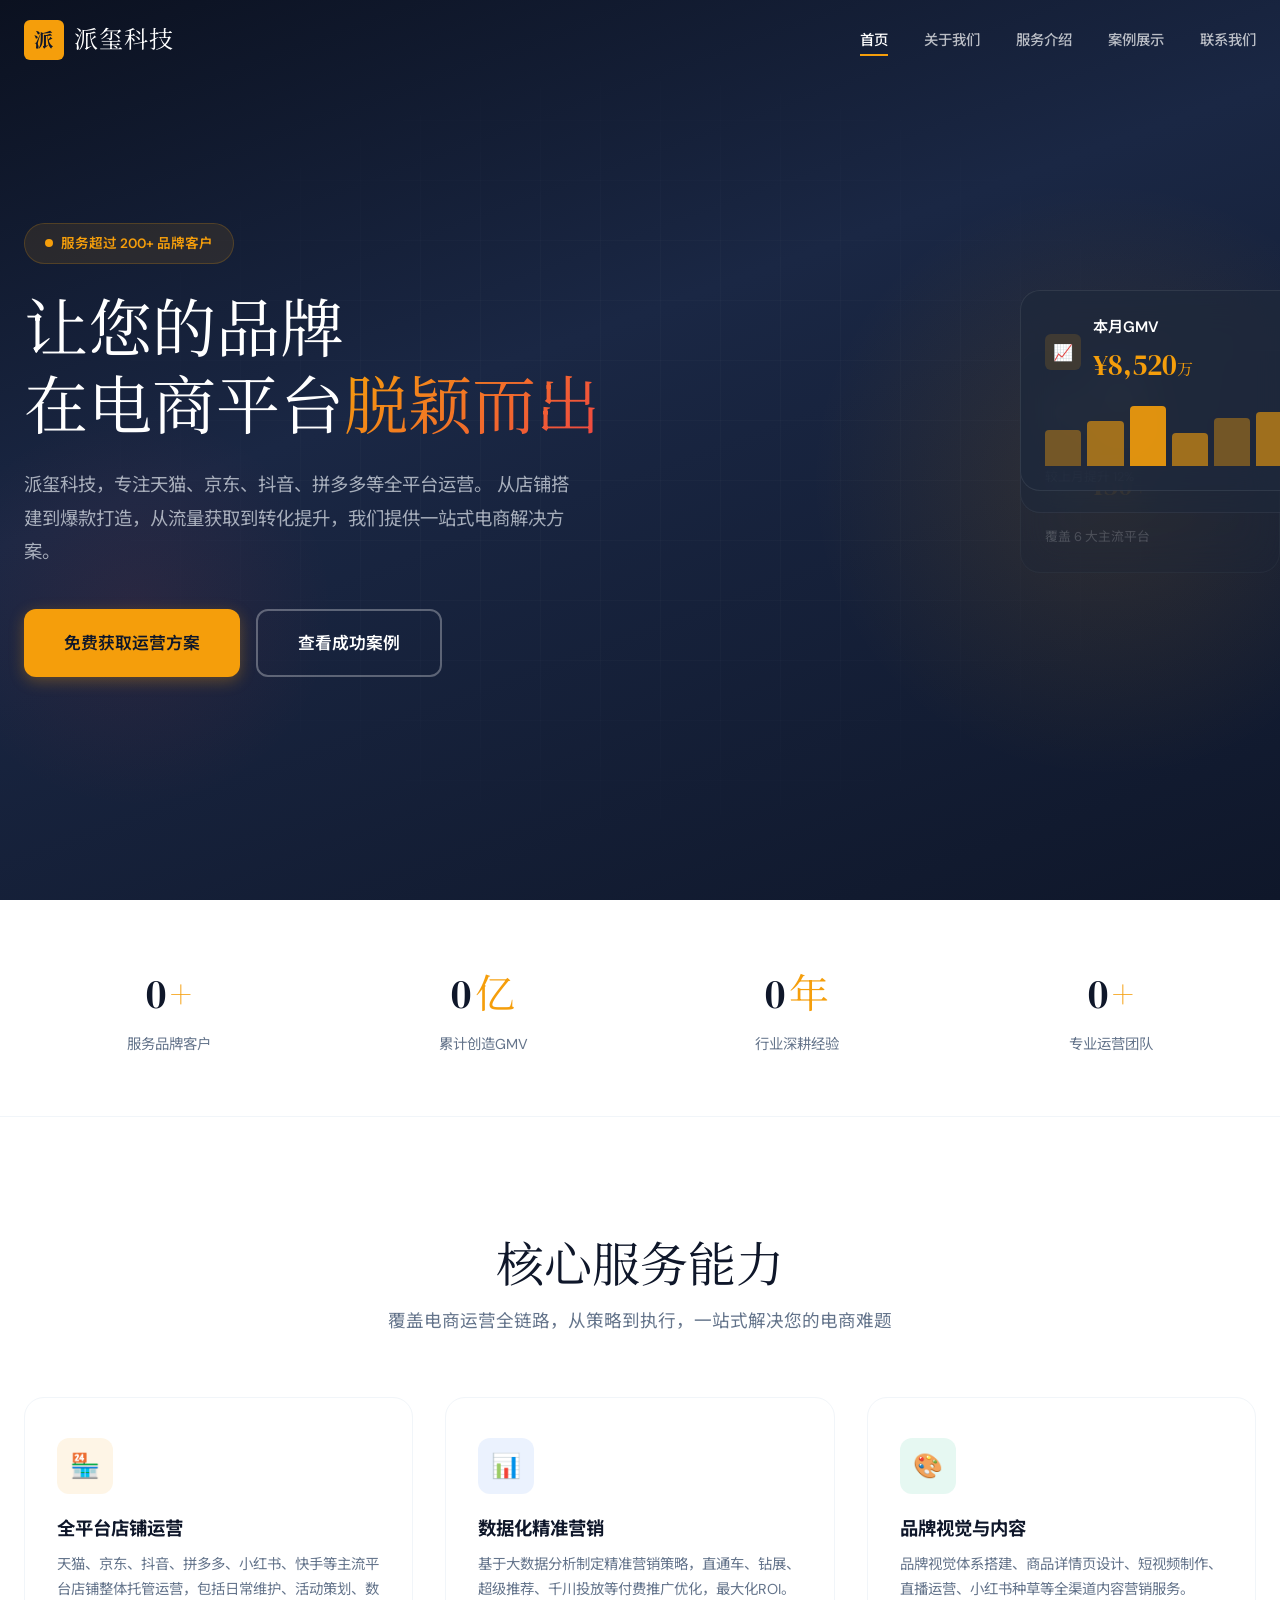
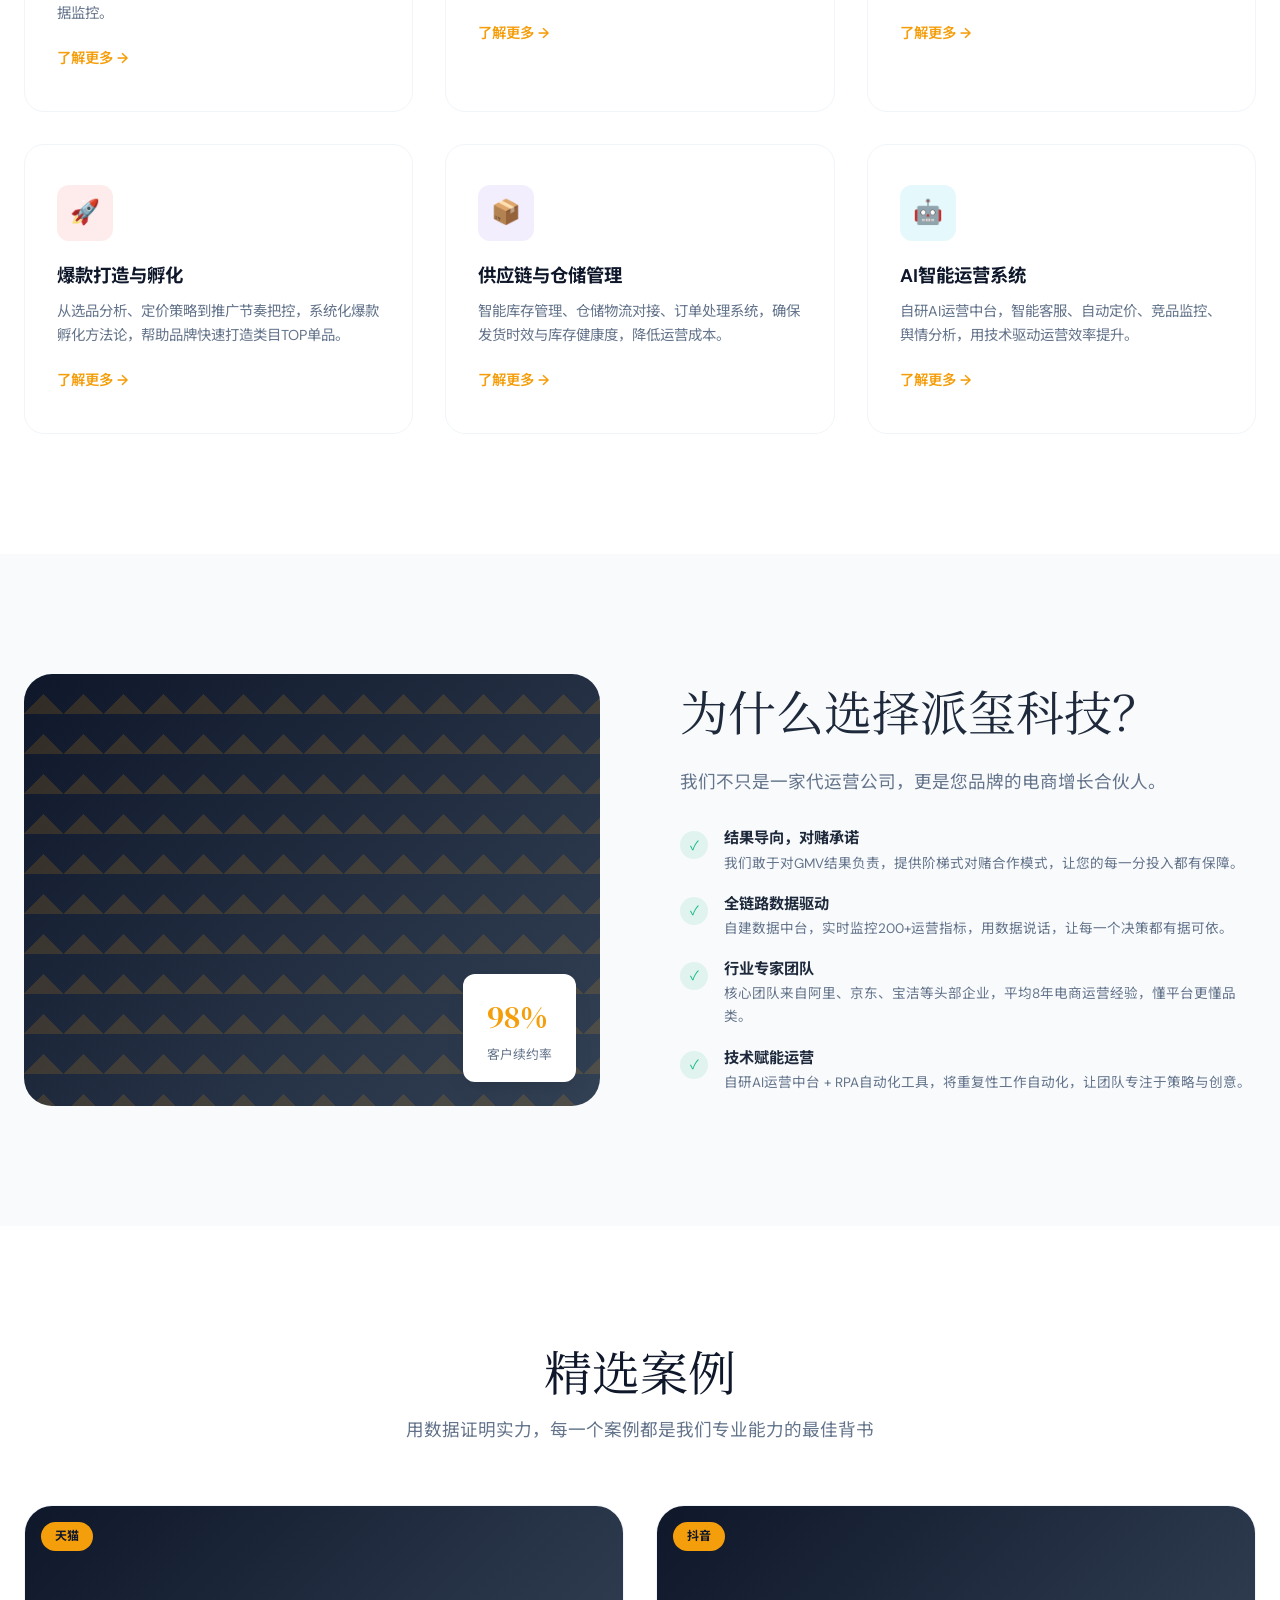
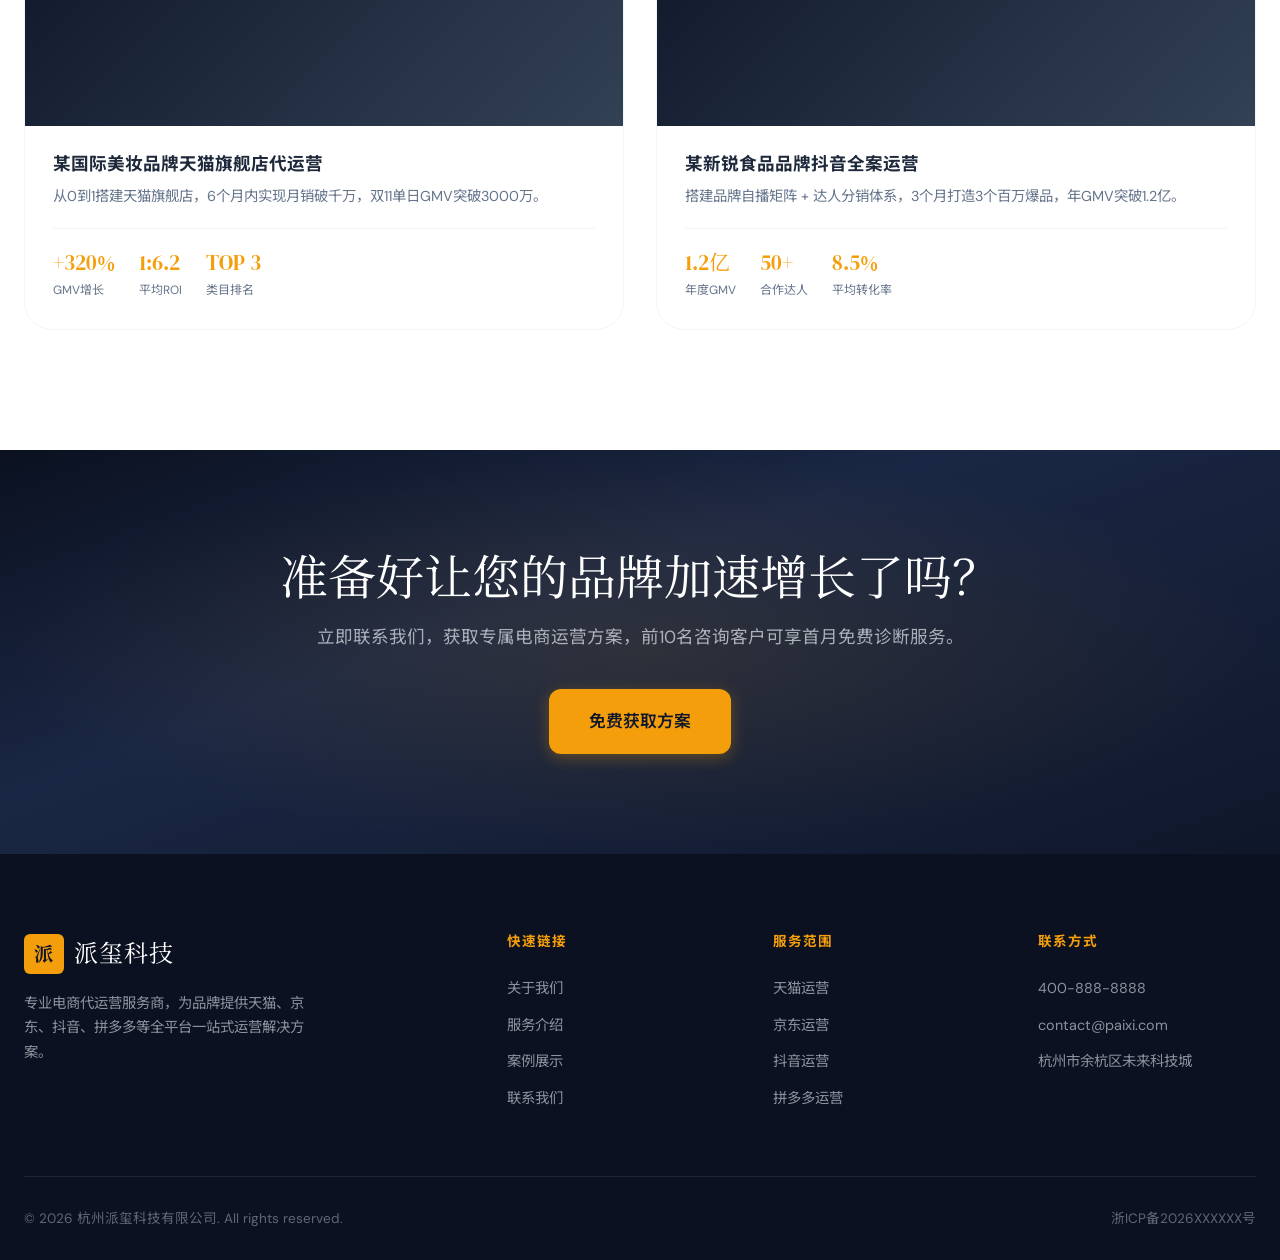
==== index.html @ 0237c878 "Initial commit: 派玺科技官网" ====
<!DOCTYPE html>
<html lang="zh-CN">
<head>
  <meta charset="UTF-8">
  <meta name="viewport" content="width=device-width, initial-scale=1.0">
  <meta name="description" content="杭州派玺科技有限公司 - 专业电商代运营服务商，提供天猫/京东/抖音/拼多多全平台一站式运营解决方案">
  <title>派玺科技 - 专业电商全平台运营服务商</title>

  <!-- Fonts -->
  <link rel="preconnect" href="https://fonts.googleapis.com">
  <link rel="preconnect" href="https://fonts.gstatic.com" crossorigin>
  <link href="https://fonts.googleapis.com/css2?family=DM+Sans:opsz,wght@9..40,400;9..40,500;9..40,600;9..40,700&family=DM+Serif+Display:ital@0;1&family=Noto+Sans+SC:wght@400;500;600;700&family=Noto+Serif+SC:wght@400;600;700&display=swap" rel="stylesheet">

  <link rel="stylesheet" href="css/style.css">
  <link rel="stylesheet" href="css/home.css">
</head>
<body>

  <!-- Header -->
  <header class="header">
    <div class="container">
      <a href="index.html" class="logo">
        <div class="logo-icon">派</div>
        派玺科技
      </a>
      <nav class="nav">
        <a href="index.html" class="active">首页</a>
        <a href="about.html">关于我们</a>
        <a href="services.html">服务介绍</a>
        <a href="cases.html">案例展示</a>
        <a href="contact.html">联系我们</a>
      </nav>
      <button class="mobile-menu-btn" aria-label="菜单">
        <span></span><span></span><span></span>
      </button>
    </div>
  </header>

  <!-- Hero -->
  <section class="hero">
    <div class="hero-bg"></div>
    <div class="hero-grid"></div>
    <div class="container">
      <div class="hero-content">
        <div class="hero-badge">
          <span class="dot"></span>
          服务超过 200+ 品牌客户
        </div>
        <h1>
          让您的品牌<br>
          在电商平台<span class="highlight">脱颖而出</span>
        </h1>
        <p>
          派玺科技，专注天猫、京东、抖音、拼多多等全平台运营。
          从店铺搭建到爆款打造，从流量获取到转化提升，我们提供一站式电商解决方案。
        </p>
        <div class="hero-actions">
          <a href="contact.html" class="btn btn-primary btn-lg">免费获取运营方案</a>
          <a href="cases.html" class="btn btn-outline btn-lg">查看成功案例</a>
        </div>
      </div>
    </div>
    <div class="hero-visual">
      <div class="hero-card-stack">
        <div class="hero-card">
          <div class="card-header">
            <div class="card-icon orange">📈</div>
            <div>
              <div class="card-title">本月GMV</div>
              <div class="card-value">¥8,520<span style="font-size:1rem">万</span></div>
            </div>
          </div>
          <div class="card-chart">
            <div class="card-bar" style="height:60%"></div>
            <div class="card-bar" style="height:75%"></div>
            <div class="card-bar" style="height:100%"></div>
            <div class="card-bar" style="height:55%"></div>
            <div class="card-bar" style="height:80%"></div>
            <div class="card-bar" style="height:90%"></div>
            <div class="card-bar" style="height:65%"></div>
          </div>
        </div>
        <div class="hero-card">
          <div class="card-header">
            <div class="card-icon green">🎯</div>
            <div>
              <div class="card-title">平均ROI</div>
              <div class="card-value">1:5.8</div>
            </div>
          </div>
          <div class="card-sub">较上月提升 12%</div>
        </div>
        <div class="hero-card">
          <div class="card-header">
            <div class="card-icon blue">🏪</div>
            <div>
              <div class="card-title">在运营店铺</div>
              <div class="card-value">150+</div>
            </div>
          </div>
          <div class="card-sub">覆盖 6 大主流平台</div>
        </div>
      </div>
    </div>
  </section>

  <!-- Stats -->
  <section class="stats-section">
    <div class="container">
      <div class="stats-grid">
        <div class="stat-item fade-in">
          <div class="stat-number"><span data-target="200">0</span><span class="plus">+</span></div>
          <div class="stat-label">服务品牌客户</div>
        </div>
        <div class="stat-item fade-in">
          <div class="stat-number"><span data-target="50">0</span><span class="plus">亿</span></div>
          <div class="stat-label">累计创造GMV</div>
        </div>
        <div class="stat-item fade-in">
          <div class="stat-number"><span data-target="8">0</span><span class="plus">年</span></div>
          <div class="stat-label">行业深耕经验</div>
        </div>
        <div class="stat-item fade-in">
          <div class="stat-number"><span data-target="150">0</span><span class="plus">+</span></div>
          <div class="stat-label">专业运营团队</div>
        </div>
      </div>
    </div>
  </section>

  <!-- Services Overview -->
  <section class="services-overview">
    <div class="container">
      <h2 class="section-title fade-in">核心服务能力</h2>
      <p class="section-subtitle fade-in">覆盖电商运营全链路，从策略到执行，一站式解决您的电商难题</p>

      <div class="services-grid">
        <div class="service-card fade-in">
          <div class="service-icon orange">🏪</div>
          <h3>全平台店铺运营</h3>
          <p>天猫、京东、抖音、拼多多、小红书、快手等主流平台店铺整体托管运营，包括日常维护、活动策划、数据监控。</p>
          <a href="services.html" class="service-link">了解更多 →</a>
        </div>
        <div class="service-card fade-in">
          <div class="service-icon blue">📊</div>
          <h3>数据化精准营销</h3>
          <p>基于大数据分析制定精准营销策略，直通车、钻展、超级推荐、千川投放等付费推广优化，最大化ROI。</p>
          <a href="services.html" class="service-link">了解更多 →</a>
        </div>
        <div class="service-card fade-in">
          <div class="service-icon green">🎨</div>
          <h3>品牌视觉与内容</h3>
          <p>品牌视觉体系搭建、商品详情页设计、短视频制作、直播运营、小红书种草等全渠道内容营销服务。</p>
          <a href="services.html" class="service-link">了解更多 →</a>
        </div>
        <div class="service-card fade-in">
          <div class="service-icon red">🚀</div>
          <h3>爆款打造与孵化</h3>
          <p>从选品分析、定价策略到推广节奏把控，系统化爆款孵化方法论，帮助品牌快速打造类目TOP单品。</p>
          <a href="services.html" class="service-link">了解更多 →</a>
        </div>
        <div class="service-card fade-in">
          <div class="service-icon purple">📦</div>
          <h3>供应链与仓储管理</h3>
          <p>智能库存管理、仓储物流对接、订单处理系统，确保发货时效与库存健康度，降低运营成本。</p>
          <a href="services.html" class="service-link">了解更多 →</a>
        </div>
        <div class="service-card fade-in">
          <div class="service-icon cyan">🤖</div>
          <h3>AI智能运营系统</h3>
          <p>自研AI运营中台，智能客服、自动定价、竞品监控、舆情分析，用技术驱动运营效率提升。</p>
          <a href="services.html" class="service-link">了解更多 →</a>
        </div>
      </div>
    </div>
  </section>

  <!-- Why Us -->
  <section class="why-us">
    <div class="container">
      <div class="why-us-grid">
        <div class="why-us-visual fade-in-left">
          <div class="why-us-image">
            <div class="metric-badge">
              <div class="metric-value">98%</div>
              <div class="metric-label">客户续约率</div>
            </div>
          </div>
        </div>
        <div class="why-us-content fade-in-right">
          <h2>为什么选择派玺科技？</h2>
          <p class="lead">我们不只是一家代运营公司，更是您品牌的电商增长合伙人。</p>
          <div class="why-us-list">
            <div class="why-us-item">
              <div class="check-icon">✓</div>
              <div>
                <h4>结果导向，对赌承诺</h4>
                <p>我们敢于对GMV结果负责，提供阶梯式对赌合作模式，让您的每一分投入都有保障。</p>
              </div>
            </div>
            <div class="why-us-item">
              <div class="check-icon">✓</div>
              <div>
                <h4>全链路数据驱动</h4>
                <p>自建数据中台，实时监控200+运营指标，用数据说话，让每一个决策都有据可依。</p>
              </div>
            </div>
            <div class="why-us-item">
              <div class="check-icon">✓</div>
              <div>
                <h4>行业专家团队</h4>
                <p>核心团队来自阿里、京东、宝洁等头部企业，平均8年电商运营经验，懂平台更懂品类。</p>
              </div>
            </div>
            <div class="why-us-item">
              <div class="check-icon">✓</div>
              <div>
                <h4>技术赋能运营</h4>
                <p>自研AI运营中台 + RPA自动化工具，将重复性工作自动化，让团队专注于策略与创意。</p>
              </div>
            </div>
          </div>
        </div>
      </div>
    </div>
  </section>

  <!-- Case Highlights -->
  <section class="case-highlights">
    <div class="container">
      <h2 class="section-title fade-in">精选案例</h2>
      <p class="section-subtitle fade-in">用数据证明实力，每一个案例都是我们专业能力的最佳背书</p>

      <div class="case-grid">
        <div class="case-card fade-in">
          <div class="case-image">
            <span class="case-tag">天猫</span>
          </div>
          <div class="case-body">
            <h3>某国际美妆品牌天猫旗舰店代运营</h3>
            <p>从0到1搭建天猫旗舰店，6个月内实现月销破千万，双11单日GMV突破3000万。</p>
            <div class="case-metrics">
              <div class="case-metric">
                <div class="case-num">+320%</div>
                <div class="case-label">GMV增长</div>
              </div>
              <div class="case-metric">
                <div class="case-num">1:6.2</div>
                <div class="case-label">平均ROI</div>
              </div>
              <div class="case-metric">
                <div class="case-num">TOP 3</div>
                <div class="case-label">类目排名</div>
              </div>
            </div>
          </div>
        </div>
        <div class="case-card fade-in">
          <div class="case-image">
            <span class="case-tag">抖音</span>
          </div>
          <div class="case-body">
            <h3>某新锐食品品牌抖音全案运营</h3>
            <p>搭建品牌自播矩阵 + 达人分销体系，3个月打造3个百万爆品，年GMV突破1.2亿。</p>
            <div class="case-metrics">
              <div class="case-metric">
                <div class="case-num">1.2亿</div>
                <div class="case-label">年度GMV</div>
              </div>
              <div class="case-metric">
                <div class="case-num">50+</div>
                <div class="case-label">合作达人</div>
              </div>
              <div class="case-metric">
                <div class="case-num">8.5%</div>
                <div class="case-label">平均转化率</div>
              </div>
            </div>
          </div>
        </div>
      </div>
    </div>
  </section>

  <!-- CTA -->
  <section class="cta-section">
    <div class="container">
      <h2 class="fade-in">准备好让您的品牌加速增长了吗？</h2>
      <p class="fade-in">立即联系我们，获取专属电商运营方案，前10名咨询客户可享首月免费诊断服务。</p>
      <a href="contact.html" class="btn btn-primary btn-lg fade-in">免费获取方案</a>
    </div>
  </section>

  <!-- Footer -->
  <footer class="footer">
    <div class="container">
      <div class="footer-grid">
        <div class="footer-brand">
          <a href="index.html" class="logo">
            <div class="logo-icon">派</div>
            派玺科技
          </a>
          <p>专业电商代运营服务商，为品牌提供天猫、京东、抖音、拼多多等全平台一站式运营解决方案。</p>
        </div>
        <div class="footer-col">
          <h4>快速链接</h4>
          <a href="about.html">关于我们</a>
          <a href="services.html">服务介绍</a>
          <a href="cases.html">案例展示</a>
          <a href="contact.html">联系我们</a>
        </div>
        <div class="footer-col">
          <h4>服务范围</h4>
          <a href="services.html">天猫运营</a>
          <a href="services.html">京东运营</a>
          <a href="services.html">抖音运营</a>
          <a href="services.html">拼多多运营</a>
        </div>
        <div class="footer-col">
          <h4>联系方式</h4>
          <a href="tel:400-888-8888">400-888-8888</a>
          <a href="mailto:contact@paixi.com">contact@paixi.com</a>
          <a href="#">杭州市余杭区未来科技城</a>
        </div>
      </div>
      <div class="footer-bottom">
        <span>&copy; 2026 杭州派玺科技有限公司. All rights reserved.</span>
        <span>浙ICP备2026XXXXXX号</span>
      </div>
    </div>
  </footer>

  <script src="js/main.js"></script>
</body>
</html>
---- css/style.css ----
/* ============================================
   杭州派玺科技有限公司 - 全局样式
   Design: Modern Professional + Bold Visual
   ============================================ */

/* --- CSS Variables --- */
:root {
  --color-primary: #0F172A;
  --color-primary-light: #1E293B;
  --color-accent: #F59E0B;
  --color-accent-dark: #D97706;
  --color-accent-glow: rgba(245, 158, 11, 0.15);
  --color-surface: #FFFFFF;
  --color-surface-alt: #F8FAFC;
  --color-surface-dark: #0B1120;
  --color-text: #1E293B;
  --color-text-light: #64748B;
  --color-text-on-dark: #E2E8F0;
  --color-border: #E2E8F0;
  --color-border-light: #F1F5F9;
  --color-success: #10B981;
  --color-gradient-1: linear-gradient(135deg, #F59E0B 0%, #EF4444 100%);
  --color-gradient-2: linear-gradient(135deg, #0F172A 0%, #334155 100%);
  --color-gradient-hero: linear-gradient(160deg, #0B1120 0%, #1a2744 40%, #0F172A 100%);

  --font-display: 'DM Serif Display', 'Noto Serif SC', Georgia, serif;
  --font-body: 'DM Sans', 'Noto Sans SC', -apple-system, sans-serif;
  --font-mono: 'JetBrains Mono', monospace;

  --shadow-sm: 0 1px 2px rgba(0,0,0,0.05);
  --shadow-md: 0 4px 6px -1px rgba(0,0,0,0.07), 0 2px 4px -2px rgba(0,0,0,0.05);
  --shadow-lg: 0 10px 25px -5px rgba(0,0,0,0.08), 0 8px 10px -6px rgba(0,0,0,0.04);
  --shadow-xl: 0 20px 50px -12px rgba(0,0,0,0.15);
  --shadow-glow: 0 0 40px rgba(245, 158, 11, 0.2);

  --radius-sm: 6px;
  --radius-md: 12px;
  --radius-lg: 20px;
  --radius-xl: 28px;

  --transition-fast: 0.2s cubic-bezier(0.4, 0, 0.2, 1);
  --transition-base: 0.35s cubic-bezier(0.4, 0, 0.2, 1);
  --transition-slow: 0.6s cubic-bezier(0.4, 0, 0.2, 1);

  --max-width: 1280px;
  --header-height: 80px;
}

/* --- Reset & Base --- */
*, *::before, *::after {
  margin: 0;
  padding: 0;
  box-sizing: border-box;
}

html {
  scroll-behavior: smooth;
  scroll-padding-top: var(--header-height);
}

body {
  font-family: var(--font-body);
  font-size: 16px;
  line-height: 1.7;
  color: var(--color-text);
  background: var(--color-surface);
  -webkit-font-smoothing: antialiased;
  -moz-osx-font-smoothing: grayscale;
  overflow-x: hidden;
}

img {
  max-width: 100%;
  height: auto;
  display: block;
}

a {
  color: inherit;
  text-decoration: none;
}

ul { list-style: none; }

.container {
  width: 100%;
  max-width: var(--max-width);
  margin: 0 auto;
  padding: 0 24px;
}

/* --- Typography --- */
h1, h2, h3, h4 {
  font-family: var(--font-display);
  font-weight: 400;
  line-height: 1.2;
}

h1 { font-size: clamp(2.5rem, 5vw, 4rem); }
h2 { font-size: clamp(2rem, 4vw, 3rem); }
h3 { font-size: clamp(1.25rem, 2.5vw, 1.75rem); }

.section-title {
  text-align: center;
  margin-bottom: 12px;
  color: var(--color-primary);
}

.section-subtitle {
  text-align: center;
  color: var(--color-text-light);
  font-size: 1.1rem;
  max-width: 600px;
  margin: 0 auto 60px;
}

/* --- Buttons --- */
.btn {
  display: inline-flex;
  align-items: center;
  gap: 8px;
  padding: 14px 32px;
  border-radius: var(--radius-md);
  font-family: var(--font-body);
  font-size: 0.95rem;
  font-weight: 600;
  cursor: pointer;
  transition: all var(--transition-base);
  border: none;
  position: relative;
  overflow: hidden;
}

.btn-primary {
  background: var(--color-accent);
  color: var(--color-primary);
  box-shadow: 0 4px 15px rgba(245, 158, 11, 0.3);
}

.btn-primary:hover {
  background: var(--color-accent-dark);
  transform: translateY(-2px);
  box-shadow: 0 8px 25px rgba(245, 158, 11, 0.4);
}

.btn-outline {
  background: transparent;
  color: var(--color-surface);
  border: 2px solid rgba(255,255,255,0.3);
}

.btn-outline:hover {
  background: rgba(255,255,255,0.1);
  border-color: rgba(255,255,255,0.6);
  transform: translateY(-2px);
}

.btn-outline-dark {
  background: transparent;
  color: var(--color-primary);
  border: 2px solid var(--color-border);
}

.btn-outline-dark:hover {
  background: var(--color-primary);
  color: var(--color-surface);
  border-color: var(--color-primary);
}

.btn-lg {
  padding: 18px 40px;
  font-size: 1.05rem;
}

/* --- Header / Navigation --- */
.header {
  position: fixed;
  top: 0;
  left: 0;
  width: 100%;
  height: var(--header-height);
  z-index: 1000;
  transition: all var(--transition-base);
}

.header.scrolled {
  background: rgba(15, 23, 42, 0.95);
  backdrop-filter: blur(20px);
  -webkit-backdrop-filter: blur(20px);
  box-shadow: 0 1px 0 rgba(255,255,255,0.06);
}

.header .container {
  display: flex;
  align-items: center;
  justify-content: space-between;
  height: 100%;
}

.logo {
  display: flex;
  align-items: center;
  gap: 10px;
  font-family: var(--font-display);
  font-size: 1.5rem;
  color: var(--color-surface);
  letter-spacing: 1px;
}

.logo-icon {
  width: 40px;
  height: 40px;
  background: var(--color-accent);
  border-radius: var(--radius-sm);
  display: flex;
  align-items: center;
  justify-content: center;
  font-size: 1.2rem;
  color: var(--color-primary);
  font-weight: 700;
}

.nav {
  display: flex;
  align-items: center;
  gap: 36px;
}

.nav a {
  color: rgba(255,255,255,0.7);
  font-size: 0.9rem;
  font-weight: 500;
  transition: color var(--transition-fast);
  position: relative;
}

.nav a::after {
  content: '';
  position: absolute;
  bottom: -4px;
  left: 0;
  width: 0;
  height: 2px;
  background: var(--color-accent);
  transition: width var(--transition-base);
}

.nav a:hover,
.nav a.active {
  color: var(--color-surface);
}

.nav a:hover::after,
.nav a.active::after {
  width: 100%;
}

.mobile-menu-btn {
  display: none;
  flex-direction: column;
  gap: 5px;
  background: none;
  border: none;
  cursor: pointer;
  padding: 4px;
}

.mobile-menu-btn span {
  display: block;
  width: 24px;
  height: 2px;
  background: var(--color-surface);
  transition: all var(--transition-fast);
}

/* --- Footer --- */
.footer {
  background: var(--color-surface-dark);
  color: var(--color-text-on-dark);
  padding: 80px 0 30px;
}

.footer-grid {
  display: grid;
  grid-template-columns: 2fr 1fr 1fr 1fr;
  gap: 48px;
  margin-bottom: 60px;
}

.footer-brand p {
  color: rgba(226, 232, 240, 0.6);
  margin-top: 16px;
  font-size: 0.9rem;
  max-width: 300px;
}

.footer-col h4 {
  font-family: var(--font-body);
  font-size: 0.85rem;
  font-weight: 700;
  text-transform: uppercase;
  letter-spacing: 1px;
  color: var(--color-accent);
  margin-bottom: 20px;
}

.footer-col a {
  display: block;
  color: rgba(226, 232, 240, 0.6);
  font-size: 0.9rem;
  padding: 6px 0;
  transition: color var(--transition-fast);
}

.footer-col a:hover {
  color: var(--color-surface);
}

.footer-bottom {
  border-top: 1px solid rgba(255,255,255,0.08);
  padding-top: 30px;
  display: flex;
  justify-content: space-between;
  align-items: center;
  font-size: 0.85rem;
  color: rgba(226, 232, 240, 0.4);
}

/* --- Page Hero --- */
.page-hero {
  background: var(--color-gradient-hero);
  padding: 160px 0 100px;
  text-align: center;
  position: relative;
  overflow: hidden;
}

.page-hero::before {
  content: '';
  position: absolute;
  top: -50%;
  left: -50%;
  width: 200%;
  height: 200%;
  background: radial-gradient(ellipse at 30% 50%, rgba(245, 158, 11, 0.08) 0%, transparent 60%),
              radial-gradient(ellipse at 70% 20%, rgba(239, 68, 68, 0.05) 0%, transparent 60%);
  animation: heroFloat 20s ease-in-out infinite;
}

@keyframes heroFloat {
  0%, 100% { transform: translate(0, 0) rotate(0deg); }
  33% { transform: translate(2%, -1%) rotate(0.5deg); }
  66% { transform: translate(-1%, 1%) rotate(-0.5deg); }
}

.page-hero h1 {
  color: var(--color-surface);
  position: relative;
  z-index: 1;
}

.page-hero .section-subtitle {
  color: rgba(226, 232, 240, 0.7);
  position: relative;
  z-index: 1;
}

/* --- Stats --- */
.stats-section {
  padding: 60px 0;
  background: var(--color-surface);
  border-bottom: 1px solid var(--color-border-light);
}

.stats-grid {
  display: grid;
  grid-template-columns: repeat(4, 1fr);
  gap: 24px;
  text-align: center;
}

.stat-item .stat-number {
  font-family: var(--font-display);
  font-size: 2.5rem;
  color: var(--color-primary);
  display: flex;
  align-items: center;
  justify-content: center;
  gap: 4px;
}

.stat-item .stat-number .plus {
  color: var(--color-accent);
}

.stat-item .stat-label {
  color: var(--color-text-light);
  font-size: 0.9rem;
  margin-top: 4px;
}

/* --- Animations --- */
.fade-in {
  opacity: 0;
  transform: translateY(30px);
  transition: opacity 0.8s ease, transform 0.8s ease;
}

.fade-in.visible {
  opacity: 1;
  transform: translateY(0);
}

.fade-in-left {
  opacity: 0;
  transform: translateX(-40px);
  transition: opacity 0.8s ease, transform 0.8s ease;
}

.fade-in-left.visible {
  opacity: 1;
  transform: translateX(0);
}

.fade-in-right {
  opacity: 0;
  transform: translateX(40px);
  transition: opacity 0.8s ease, transform 0.8s ease;
}

.fade-in-right.visible {
  opacity: 1;
  transform: translateX(0);
}

/* --- Responsive --- */
@media (max-width: 1024px) {
  .footer-grid {
    grid-template-columns: 1fr 1fr;
  }
}

@media (max-width: 768px) {
  :root {
    --header-height: 64px;
  }

  .nav {
    position: fixed;
    top: 0;
    right: -100%;
    width: 280px;
    height: 100vh;
    background: var(--color-primary);
    flex-direction: column;
    padding: 100px 32px 32px;
    gap: 24px;
    transition: right var(--transition-base);
    z-index: 999;
  }

  .nav.open {
    right: 0;
  }

  .mobile-menu-btn {
    display: flex;
    z-index: 1001;
  }

  .mobile-menu-btn.open span:nth-child(1) {
    transform: rotate(45deg) translate(5px, 5px);
  }
  .mobile-menu-btn.open span:nth-child(2) {
    opacity: 0;
  }
  .mobile-menu-btn.open span:nth-child(3) {
    transform: rotate(-45deg) translate(5px, -5px);
  }

  .stats-grid {
    grid-template-columns: repeat(2, 1fr);
    gap: 32px;
  }

  .footer-grid {
    grid-template-columns: 1fr;
    gap: 32px;
  }

  .footer-bottom {
    flex-direction: column;
    gap: 8px;
    text-align: center;
  }
}

@media (max-width: 480px) {
  .container { padding: 0 16px; }
  .stats-grid { grid-template-columns: 1fr 1fr; }
}
---- css/home.css ----
/* ============================================
   首页样式
   ============================================ */

/* --- Hero Section --- */
.hero {
  min-height: 100vh;
  background: var(--color-gradient-hero);
  display: flex;
  align-items: center;
  position: relative;
  overflow: hidden;
}

.hero-bg {
  position: absolute;
  inset: 0;
  pointer-events: none;
}

.hero-bg::before {
  content: '';
  position: absolute;
  top: 20%;
  right: -10%;
  width: 600px;
  height: 600px;
  background: radial-gradient(circle, rgba(245, 158, 11, 0.12) 0%, transparent 70%);
  border-radius: 50%;
  animation: heroPulse 8s ease-in-out infinite;
}

.hero-bg::after {
  content: '';
  position: absolute;
  bottom: 10%;
  left: -5%;
  width: 400px;
  height: 400px;
  background: radial-gradient(circle, rgba(239, 68, 68, 0.08) 0%, transparent 70%);
  border-radius: 50%;
  animation: heroPulse 6s ease-in-out 2s infinite;
}

@keyframes heroPulse {
  0%, 100% { transform: scale(1); opacity: 0.6; }
  50% { transform: scale(1.15); opacity: 1; }
}

.hero-grid {
  position: absolute;
  inset: 0;
  background-image:
    linear-gradient(rgba(255,255,255,0.02) 1px, transparent 1px),
    linear-gradient(90deg, rgba(255,255,255,0.02) 1px, transparent 1px);
  background-size: 60px 60px;
  mask-image: radial-gradient(ellipse at center, black 30%, transparent 70%);
}

.hero-content {
  position: relative;
  z-index: 2;
  max-width: 700px;
}

.hero-badge {
  display: inline-flex;
  align-items: center;
  gap: 8px;
  background: rgba(245, 158, 11, 0.1);
  border: 1px solid rgba(245, 158, 11, 0.2);
  color: var(--color-accent);
  padding: 8px 20px;
  border-radius: 50px;
  font-size: 0.85rem;
  font-weight: 600;
  margin-bottom: 28px;
  animation: fadeInDown 0.8s ease;
}

.hero-badge .dot {
  width: 8px;
  height: 8px;
  background: var(--color-accent);
  border-radius: 50%;
  animation: dotPulse 2s ease-in-out infinite;
}

@keyframes dotPulse {
  0%, 100% { opacity: 1; }
  50% { opacity: 0.3; }
}

@keyframes fadeInDown {
  from { opacity: 0; transform: translateY(-20px); }
  to { opacity: 1; transform: translateY(0); }
}

.hero h1 {
  color: var(--color-surface);
  margin-bottom: 24px;
  animation: fadeInDown 0.8s ease 0.1s both;
}

.hero h1 .highlight {
  background: var(--color-gradient-1);
  -webkit-background-clip: text;
  -webkit-text-fill-color: transparent;
  background-clip: text;
}

.hero p {
  color: rgba(226, 232, 240, 0.7);
  font-size: 1.15rem;
  line-height: 1.8;
  margin-bottom: 40px;
  max-width: 560px;
  animation: fadeInDown 0.8s ease 0.2s both;
}

.hero-actions {
  display: flex;
  gap: 16px;
  flex-wrap: wrap;
  animation: fadeInDown 0.8s ease 0.3s both;
}

.hero-visual {
  position: absolute;
  right: -80px;
  top: 50%;
  transform: translateY(-50%);
  z-index: 1;
  animation: heroVisualFloat 6s ease-in-out infinite;
}

@keyframes heroVisualFloat {
  0%, 100% { transform: translateY(-50%) translateX(0); }
  50% { transform: translateY(-52%) translateX(-10px); }
}

.hero-card-stack {
  position: relative;
  width: 420px;
  height: 320px;
}

.hero-card {
  position: absolute;
  background: rgba(30, 41, 59, 0.8);
  backdrop-filter: blur(20px);
  border: 1px solid rgba(255,255,255,0.08);
  border-radius: var(--radius-lg);
  padding: 24px;
  color: var(--color-surface);
}

.hero-card:nth-child(1) {
  top: 0;
  right: 0;
  width: 340px;
  z-index: 3;
  animation: cardFloat1 5s ease-in-out infinite;
}

.hero-card:nth-child(2) {
  top: 60px;
  right: 40px;
  width: 300px;
  z-index: 2;
  opacity: 0.7;
  animation: cardFloat2 5s ease-in-out 1s infinite;
}

.hero-card:nth-child(3) {
  top: 120px;
  right: 80px;
  width: 260px;
  z-index: 1;
  opacity: 0.4;
  animation: cardFloat3 5s ease-in-out 2s infinite;
}

@keyframes cardFloat1 {
  0%, 100% { transform: translateY(0); }
  50% { transform: translateY(-8px); }
}
@keyframes cardFloat2 {
  0%, 100% { transform: translateY(0); }
  50% { transform: translateY(-5px); }
}
@keyframes cardFloat3 {
  0%, 100% { transform: translateY(0); }
  50% { transform: translateY(-3px); }
}

.hero-card .card-header {
  display: flex;
  align-items: center;
  gap: 12px;
  margin-bottom: 16px;
}

.hero-card .card-icon {
  width: 36px;
  height: 36px;
  border-radius: var(--radius-sm);
  display: flex;
  align-items: center;
  justify-content: center;
  font-size: 1rem;
}

.card-icon.orange { background: rgba(245, 158, 11, 0.15); color: var(--color-accent); }
.card-icon.green { background: rgba(16, 185, 129, 0.15); color: var(--color-success); }
.card-icon.blue { background: rgba(59, 130, 246, 0.15); color: #3B82F6; }

.hero-card .card-title {
  font-weight: 600;
  font-size: 0.95rem;
}

.hero-card .card-value {
  font-family: var(--font-display);
  font-size: 1.8rem;
  color: var(--color-accent);
}

.hero-card .card-sub {
  font-size: 0.8rem;
  color: rgba(226, 232, 240, 0.5);
  margin-top: 4px;
}

.hero-card .card-chart {
  display: flex;
  align-items: flex-end;
  gap: 6px;
  height: 60px;
  margin-top: 16px;
}

.hero-card .card-bar {
  flex: 1;
  background: var(--color-accent);
  border-radius: 4px 4px 0 0;
  opacity: 0.6;
  transition: all var(--transition-base);
}

.hero-card .card-bar:nth-child(odd) { opacity: 0.4; }
.hero-card .card-bar:nth-child(3) { opacity: 0.9; height: 100%; }

/* --- Services Overview --- */
.services-overview {
  padding: 120px 0;
  background: var(--color-surface);
}

.services-grid {
  display: grid;
  grid-template-columns: repeat(3, 1fr);
  gap: 32px;
}

.service-card {
  background: var(--color-surface);
  border: 1px solid var(--color-border-light);
  border-radius: var(--radius-lg);
  padding: 40px 32px;
  transition: all var(--transition-base);
  position: relative;
  overflow: hidden;
}

.service-card::before {
  content: '';
  position: absolute;
  top: 0;
  left: 0;
  width: 100%;
  height: 3px;
  background: var(--color-gradient-1);
  transform: scaleX(0);
  transform-origin: left;
  transition: transform var(--transition-base);
}

.service-card:hover {
  transform: translateY(-6px);
  box-shadow: var(--shadow-xl);
  border-color: transparent;
}

.service-card:hover::before {
  transform: scaleX(1);
}

.service-icon {
  width: 56px;
  height: 56px;
  border-radius: var(--radius-md);
  display: flex;
  align-items: center;
  justify-content: center;
  font-size: 1.5rem;
  margin-bottom: 24px;
}

.service-icon.orange { background: rgba(245, 158, 11, 0.1); }
.service-icon.blue { background: rgba(59, 130, 246, 0.1); }
.service-icon.green { background: rgba(16, 185, 129, 0.1); }
.service-icon.red { background: rgba(239, 68, 68, 0.1); }
.service-icon.purple { background: rgba(139, 92, 246, 0.1); }
.service-icon.cyan { background: rgba(6, 182, 212, 0.1); }

.service-card h3 {
  font-family: var(--font-body);
  font-weight: 700;
  font-size: 1.15rem;
  margin-bottom: 12px;
  color: var(--color-primary);
}

.service-card p {
  color: var(--color-text-light);
  font-size: 0.9rem;
  line-height: 1.7;
}

.service-card .service-link {
  display: inline-flex;
  align-items: center;
  gap: 6px;
  color: var(--color-accent);
  font-weight: 600;
  font-size: 0.9rem;
  margin-top: 20px;
  transition: gap var(--transition-fast);
}

.service-card .service-link:hover {
  gap: 10px;
}

/* --- Why Us --- */
.why-us {
  padding: 120px 0;
  background: var(--color-surface-alt);
}

.why-us-grid {
  display: grid;
  grid-template-columns: 1fr 1fr;
  gap: 80px;
  align-items: center;
}

.why-us-visual {
  position: relative;
}

.why-us-image {
  width: 100%;
  aspect-ratio: 4/3;
  background: var(--color-gradient-2);
  border-radius: var(--radius-xl);
  position: relative;
  overflow: hidden;
}

.why-us-image::after {
  content: '';
  position: absolute;
  inset: 0;
  background:
    linear-gradient(45deg, rgba(245,158,11,0.15) 25%, transparent 25%) -20px 0,
    linear-gradient(-45deg, rgba(245,158,11,0.15) 25%, transparent 25%) -20px 0;
  background-size: 40px 40px;
}

.why-us-image .metric-badge {
  position: absolute;
  bottom: 24px;
  right: 24px;
  background: var(--color-surface);
  border-radius: var(--radius-md);
  padding: 16px 24px;
  z-index: 1;
  box-shadow: var(--shadow-lg);
}

.metric-badge .metric-value {
  font-family: var(--font-display);
  font-size: 2rem;
  color: var(--color-accent);
}

.metric-badge .metric-label {
  font-size: 0.8rem;
  color: var(--color-text-light);
}

.why-us-content h2 {
  margin-bottom: 24px;
}

.why-us-content .lead {
  color: var(--color-text-light);
  font-size: 1.1rem;
  margin-bottom: 32px;
}

.why-us-list {
  display: flex;
  flex-direction: column;
  gap: 20px;
}

.why-us-item {
  display: flex;
  gap: 16px;
  align-items: flex-start;
}

.why-us-item .check-icon {
  flex-shrink: 0;
  width: 28px;
  height: 28px;
  background: rgba(16, 185, 129, 0.1);
  border-radius: 50%;
  display: flex;
  align-items: center;
  justify-content: center;
  color: var(--color-success);
  font-size: 0.8rem;
  margin-top: 2px;
}

.why-us-item h4 {
  font-family: var(--font-body);
  font-weight: 700;
  font-size: 0.95rem;
  margin-bottom: 4px;
}

.why-us-item p {
  color: var(--color-text-light);
  font-size: 0.85rem;
}

/* --- Case Highlights --- */
.case-highlights {
  padding: 120px 0;
  background: var(--color-surface);
}

.case-grid {
  display: grid;
  grid-template-columns: repeat(2, 1fr);
  gap: 32px;
}

.case-card {
  background: var(--color-surface);
  border: 1px solid var(--color-border-light);
  border-radius: var(--radius-xl);
  overflow: hidden;
  transition: all var(--transition-base);
}

.case-card:hover {
  box-shadow: var(--shadow-xl);
  transform: translateY(-4px);
}

.case-image {
  height: 220px;
  background: var(--color-gradient-2);
  position: relative;
  overflow: hidden;
}

.case-image .case-tag {
  position: absolute;
  top: 16px;
  left: 16px;
  background: var(--color-accent);
  color: var(--color-primary);
  padding: 4px 14px;
  border-radius: 50px;
  font-size: 0.75rem;
  font-weight: 700;
}

.case-body {
  padding: 28px;
}

.case-body h3 {
  font-family: var(--font-body);
  font-weight: 700;
  font-size: 1.1rem;
  margin-bottom: 8px;
}

.case-body p {
  color: var(--color-text-light);
  font-size: 0.9rem;
  margin-bottom: 20px;
}

.case-metrics {
  display: flex;
  gap: 24px;
  padding-top: 16px;
  border-top: 1px solid var(--color-border-light);
}

.case-metric .case-num {
  font-family: var(--font-display);
  font-size: 1.3rem;
  color: var(--color-accent);
}

.case-metric .case-label {
  font-size: 0.75rem;
  color: var(--color-text-light);
}

/* --- CTA Section --- */
.cta-section {
  padding: 100px 0;
  background: var(--color-gradient-hero);
  text-align: center;
  position: relative;
  overflow: hidden;
}

.cta-section::before {
  content: '';
  position: absolute;
  inset: 0;
  background: radial-gradient(ellipse at center, rgba(245,158,11,0.1) 0%, transparent 70%);
}

.cta-section h2 {
  color: var(--color-surface);
  margin-bottom: 16px;
  position: relative;
}

.cta-section p {
  color: rgba(226, 232, 240, 0.7);
  font-size: 1.1rem;
  margin-bottom: 36px;
  position: relative;
}

.cta-section .btn {
  position: relative;
}

/* --- Responsive --- */
@media (max-width: 1024px) {
  .hero-visual { display: none; }
  .services-grid { grid-template-columns: repeat(2, 1fr); }
  .why-us-grid { grid-template-columns: 1fr; gap: 48px; }
  .case-grid { grid-template-columns: 1fr; }
}

@media (max-width: 768px) {
  .hero { min-height: auto; padding: 140px 0 80px; }
  .hero-content { max-width: 100%; }
  .services-grid { grid-template-columns: 1fr; }
  .hero-actions { flex-direction: column; }
  .hero-actions .btn { width: 100%; justify-content: center; }
}
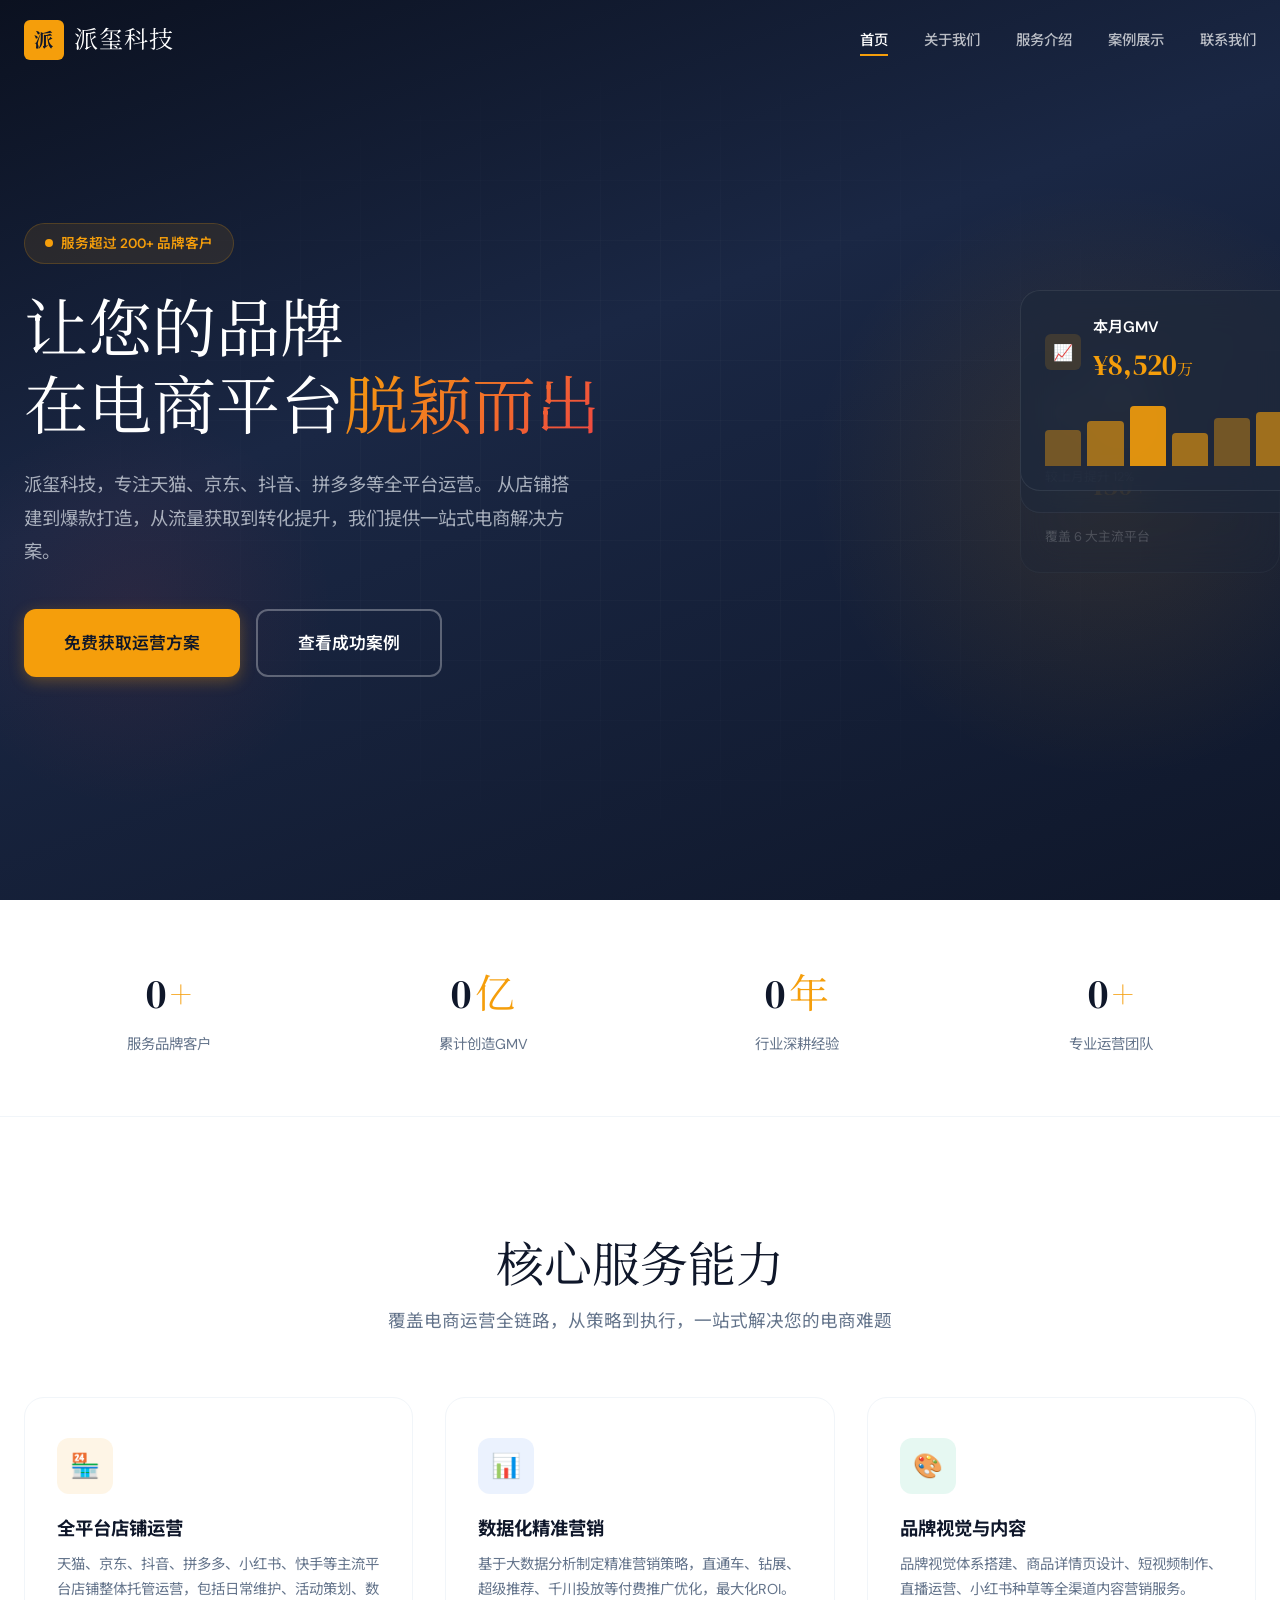
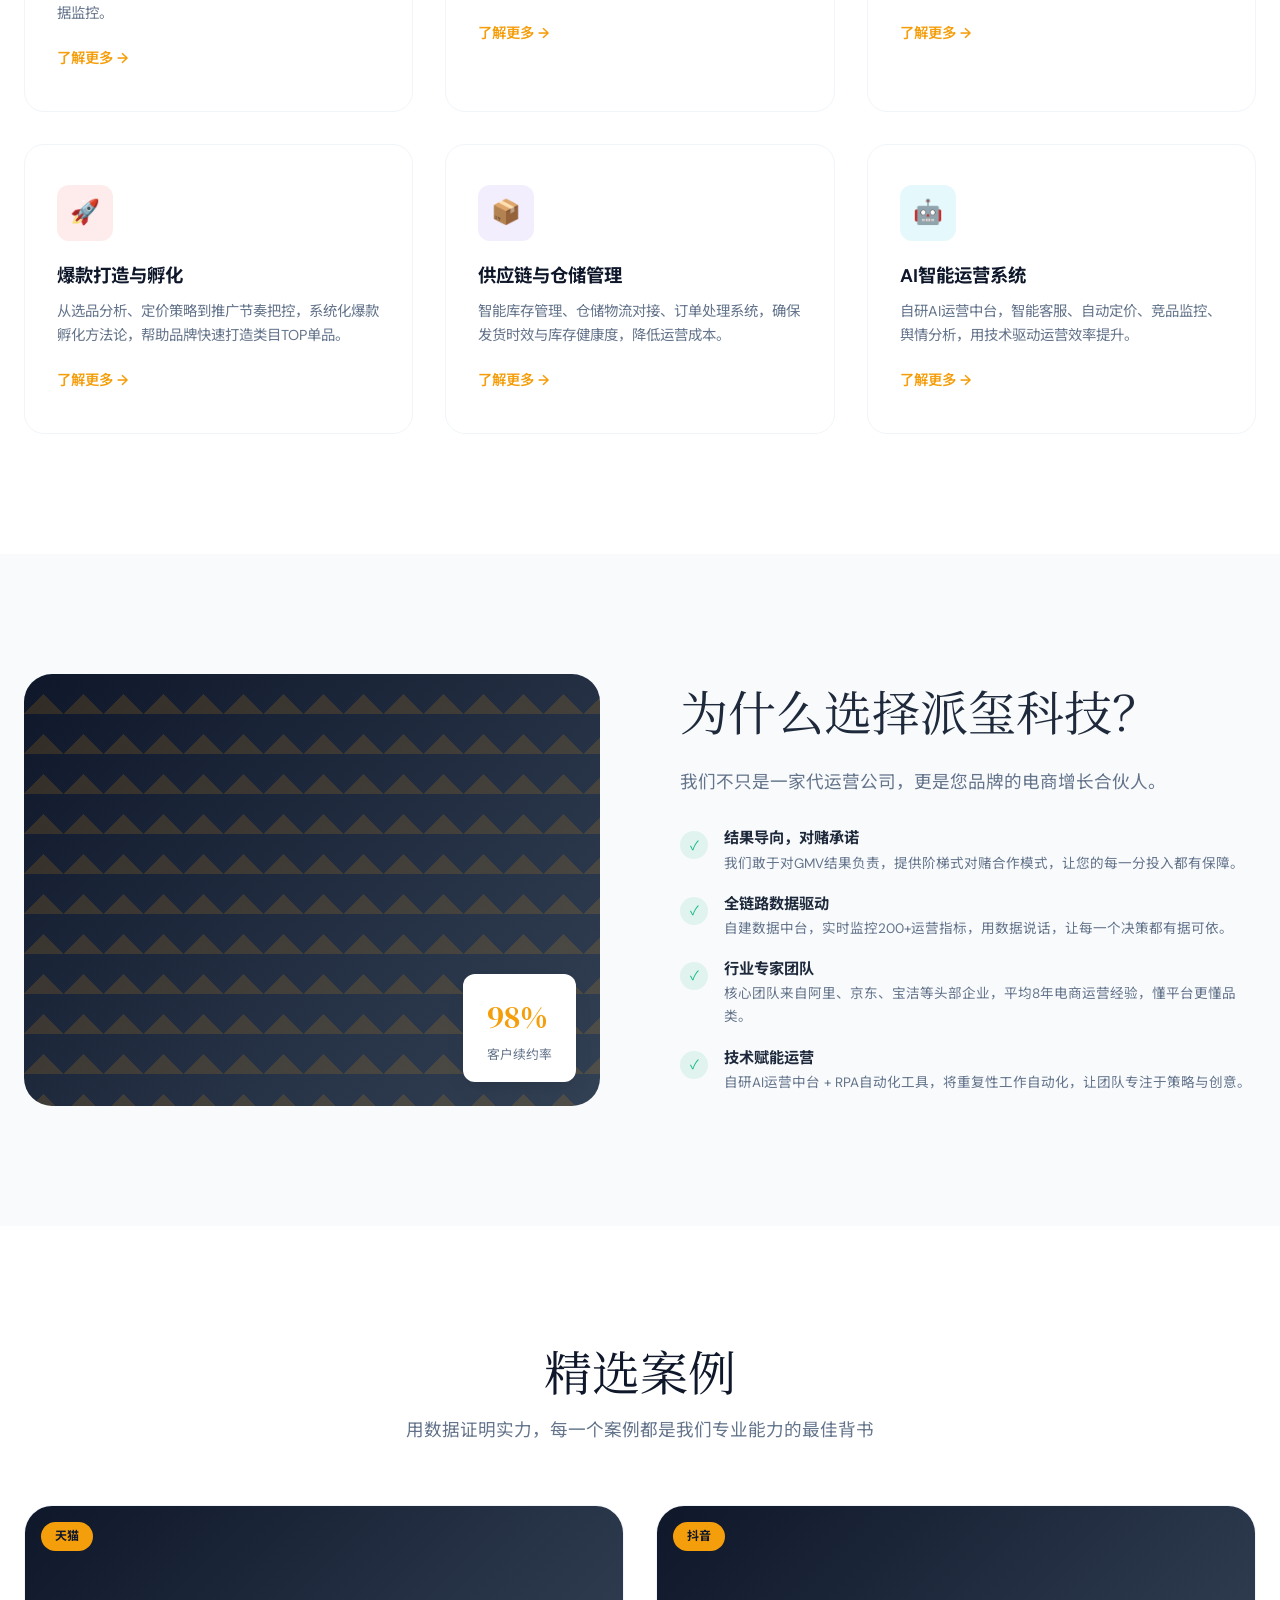
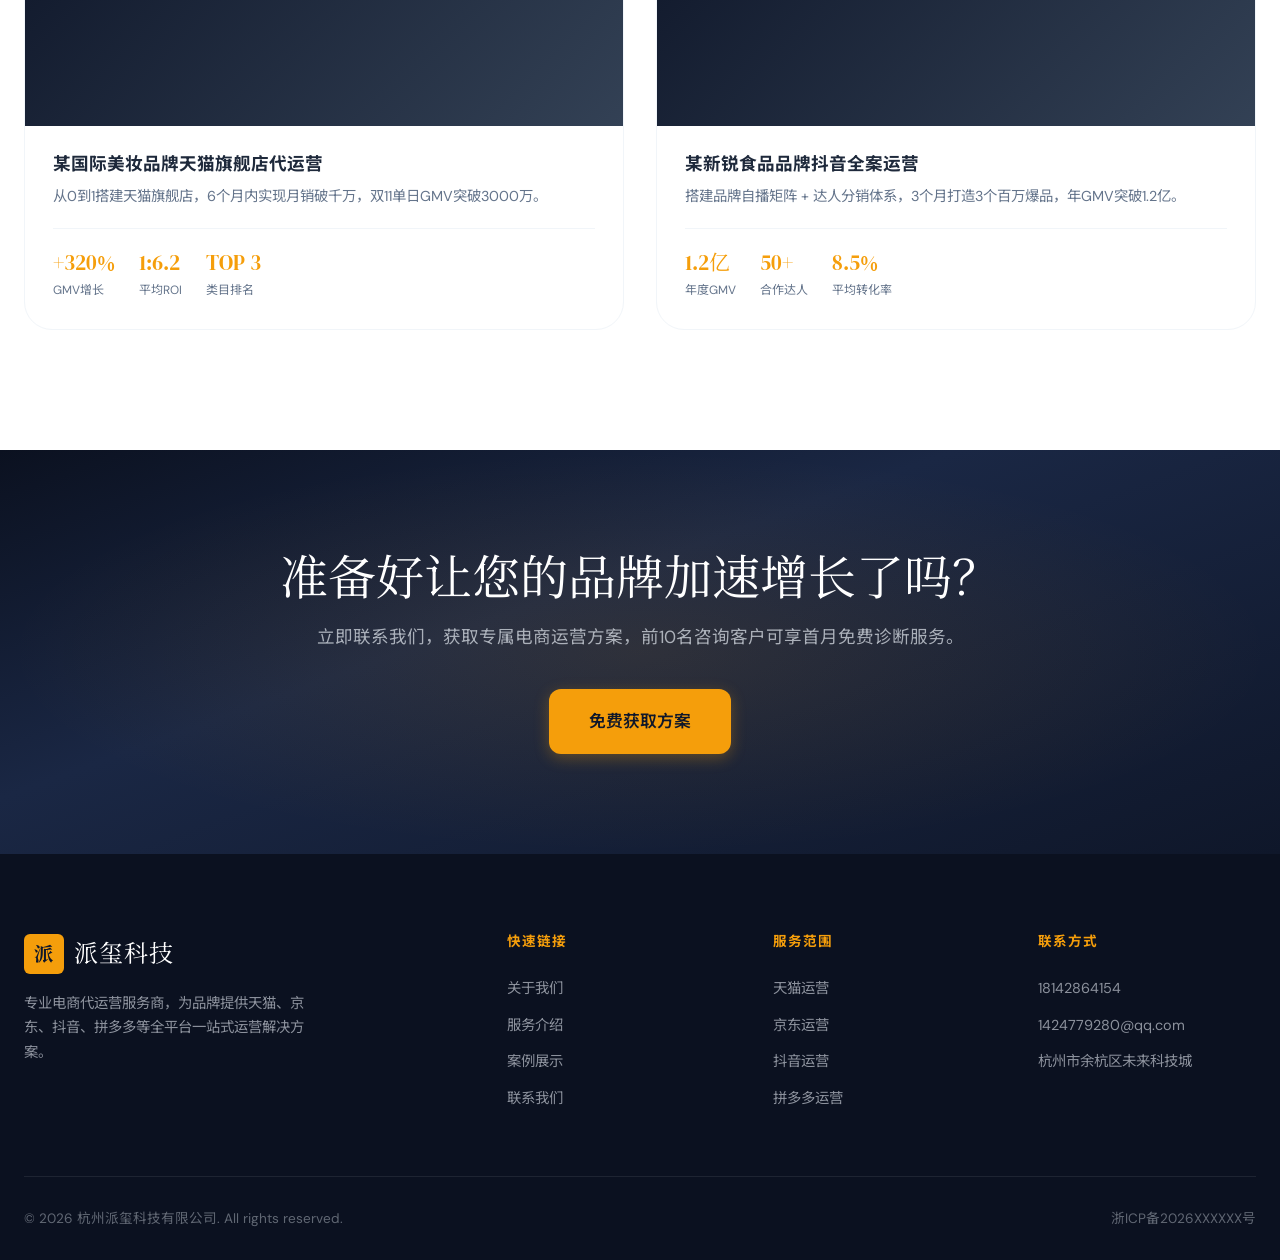
==== commit 960bc16c: "??????????????8142864154 ???1424779280@qq.com" ====
--- a/index.html
+++ b/index.html
@@ -318,8 +318,8 @@
         </div>
         <div class="footer-col">
           <h4>联系方式</h4>
-          <a href="tel:400-888-8888">400-888-8888</a>
-          <a href="mailto:contact@paixi.com">contact@paixi.com</a>
+          <a href="tel:18142864154">18142864154</a>
+          <a href="mailto:1424779280@qq.com">1424779280@qq.com</a>
           <a href="#">杭州市余杭区未来科技城</a>
         </div>
       </div>
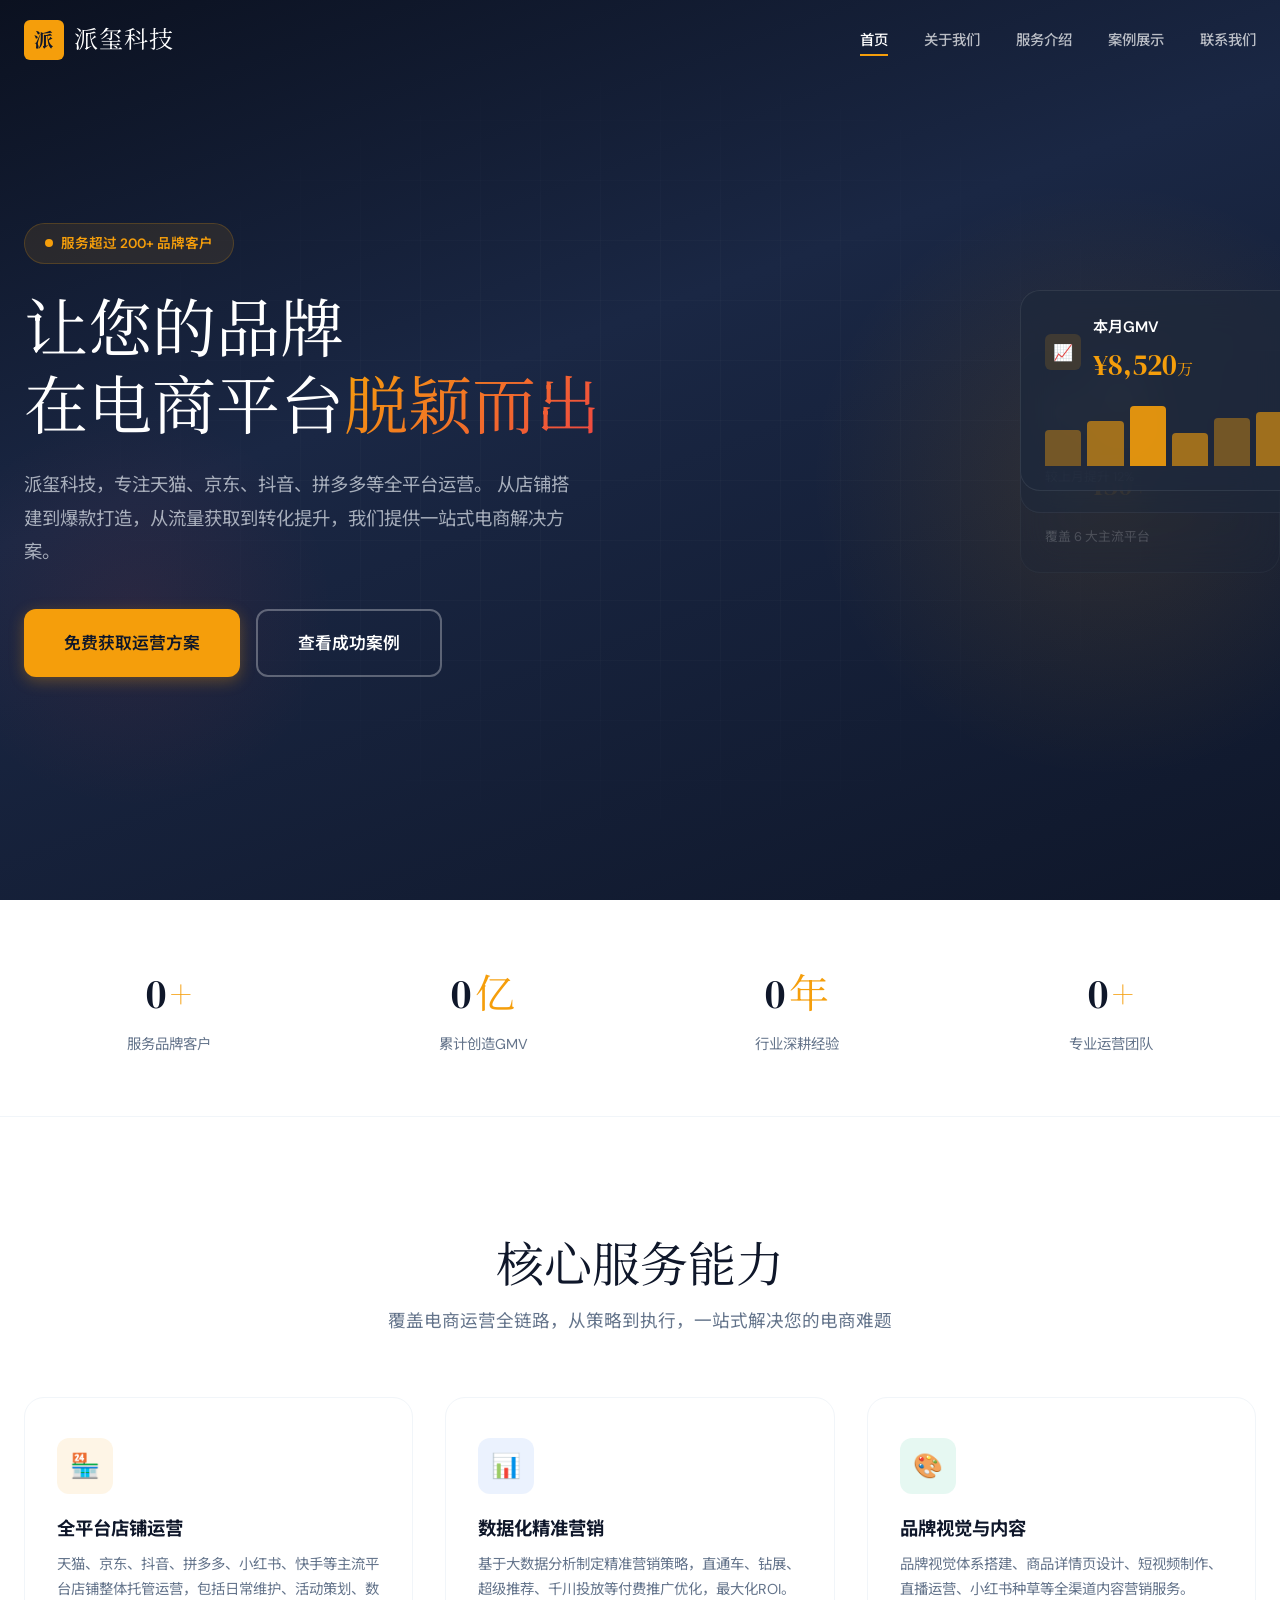
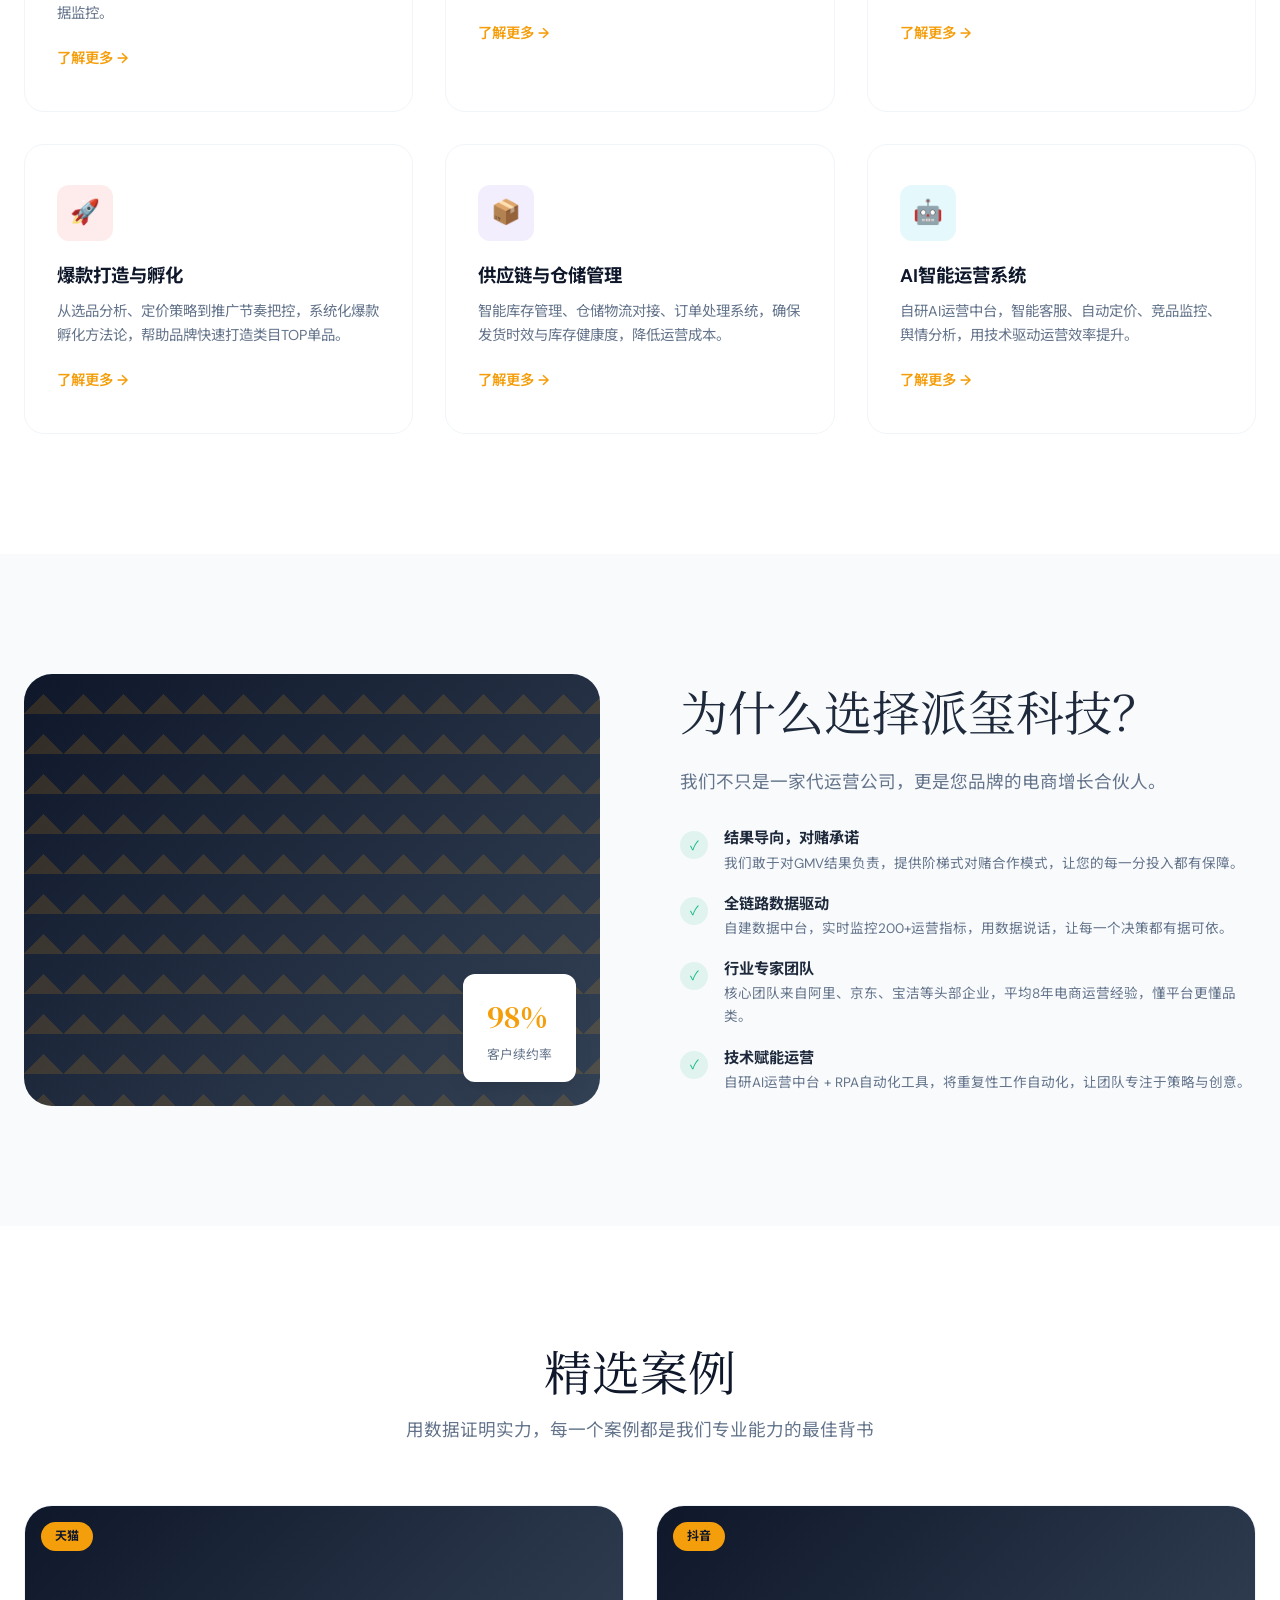
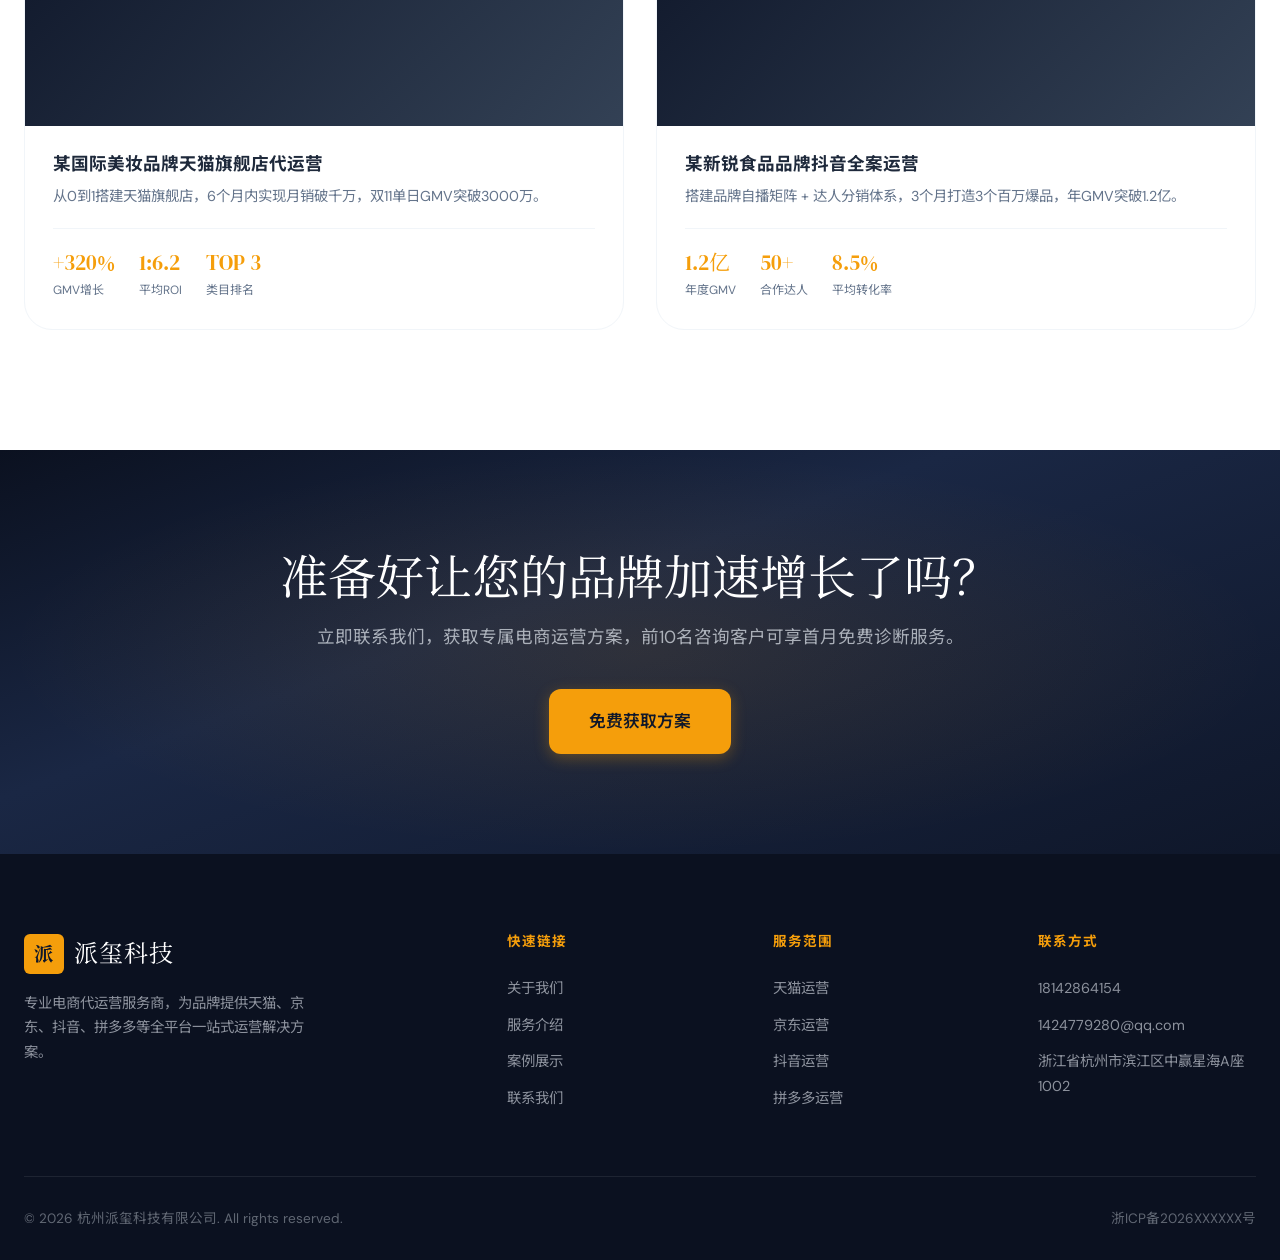
==== commit 99498f5b: "???????????????????????????????????" ====
--- a/index.html
+++ b/index.html
@@ -320,7 +320,7 @@
           <h4>联系方式</h4>
           <a href="tel:18142864154">18142864154</a>
           <a href="mailto:1424779280@qq.com">1424779280@qq.com</a>
-          <a href="#">杭州市余杭区未来科技城</a>
+          <a href="#">浙江省杭州市滨江区中赢星海A座1002</a>
         </div>
       </div>
       <div class="footer-bottom">
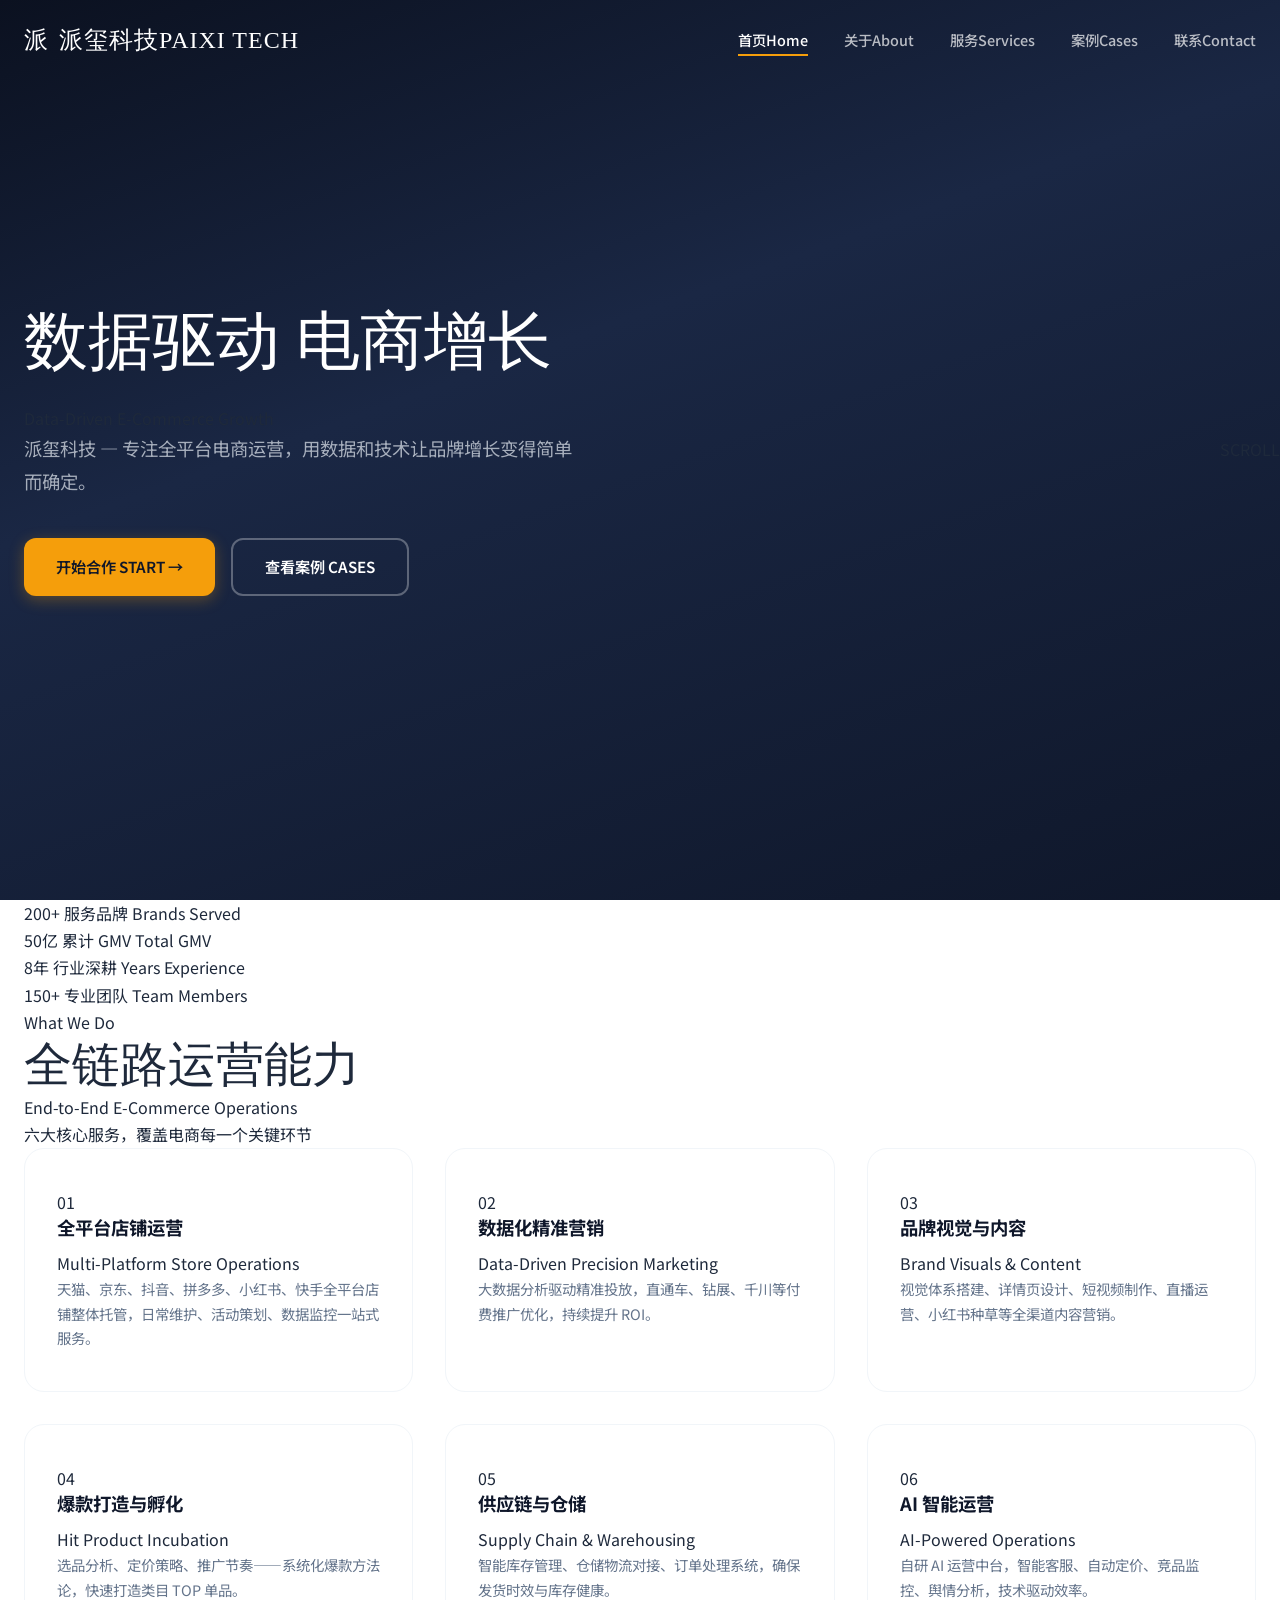
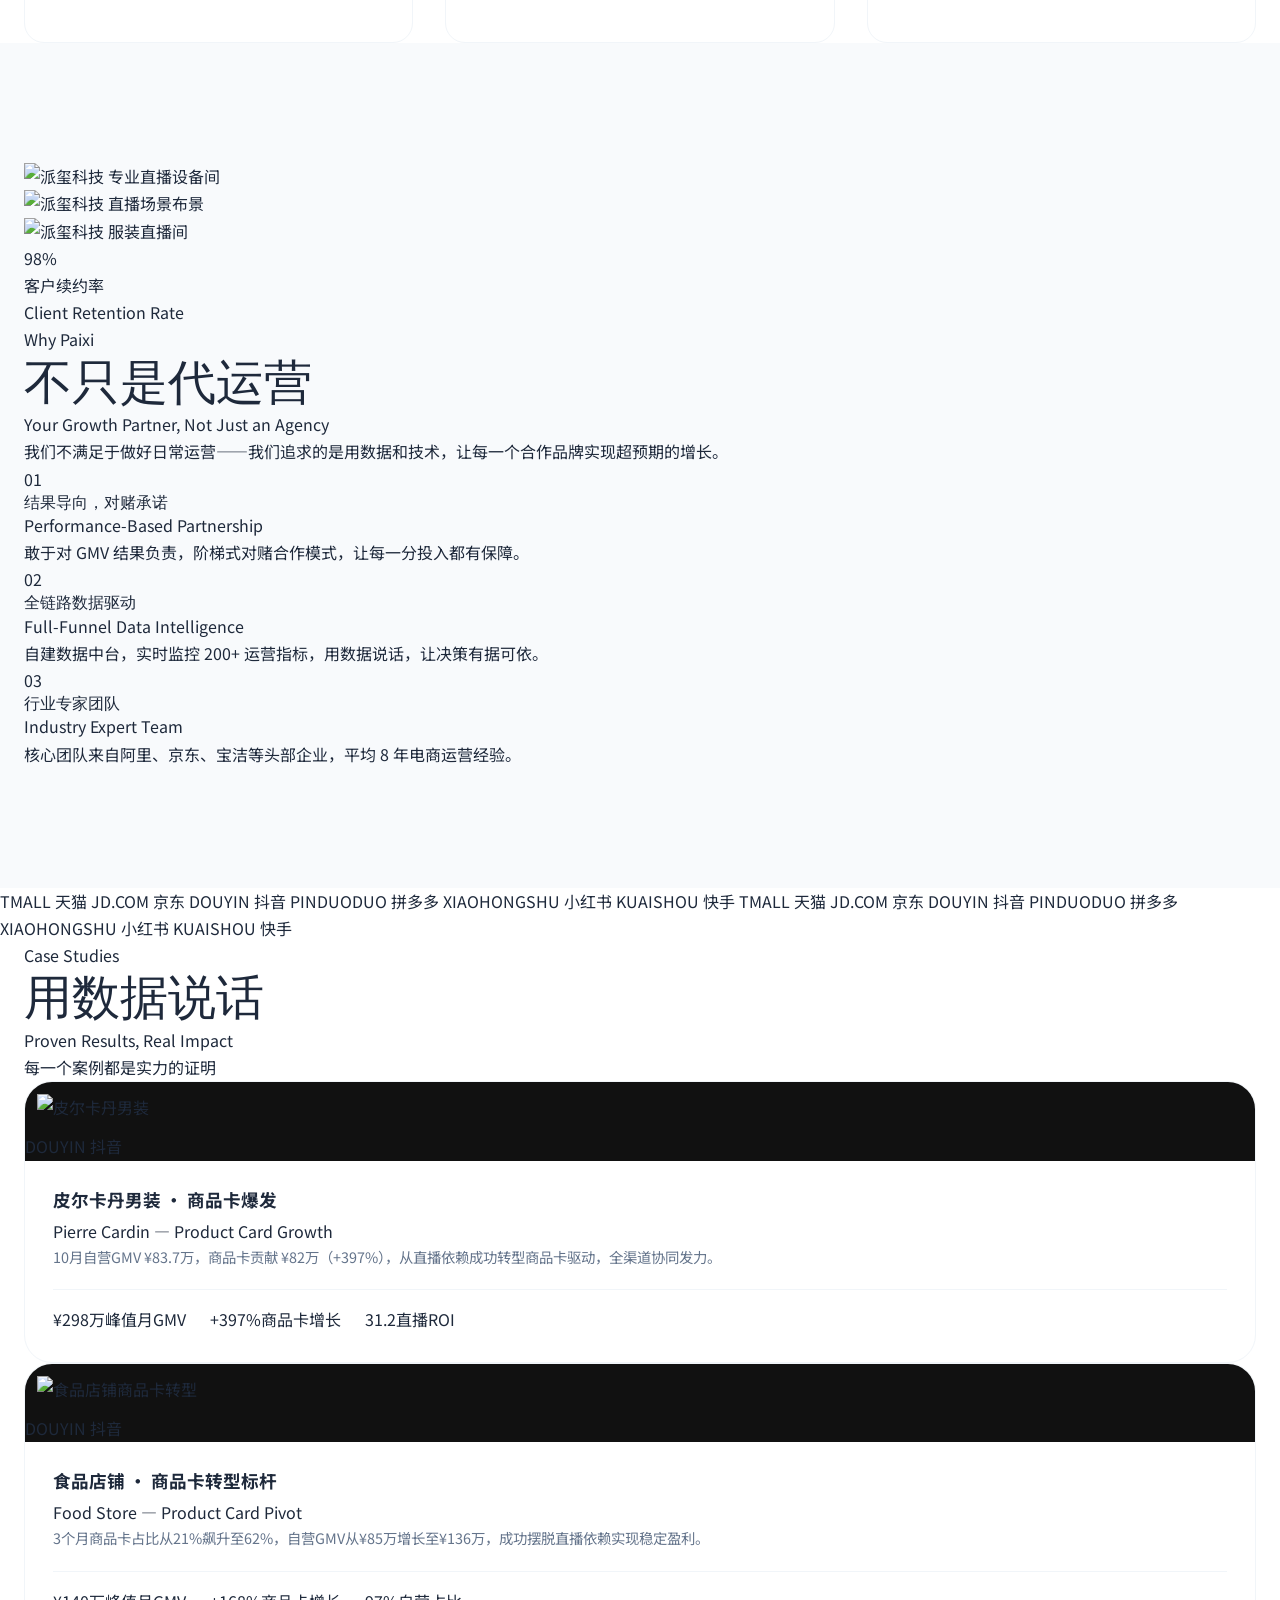
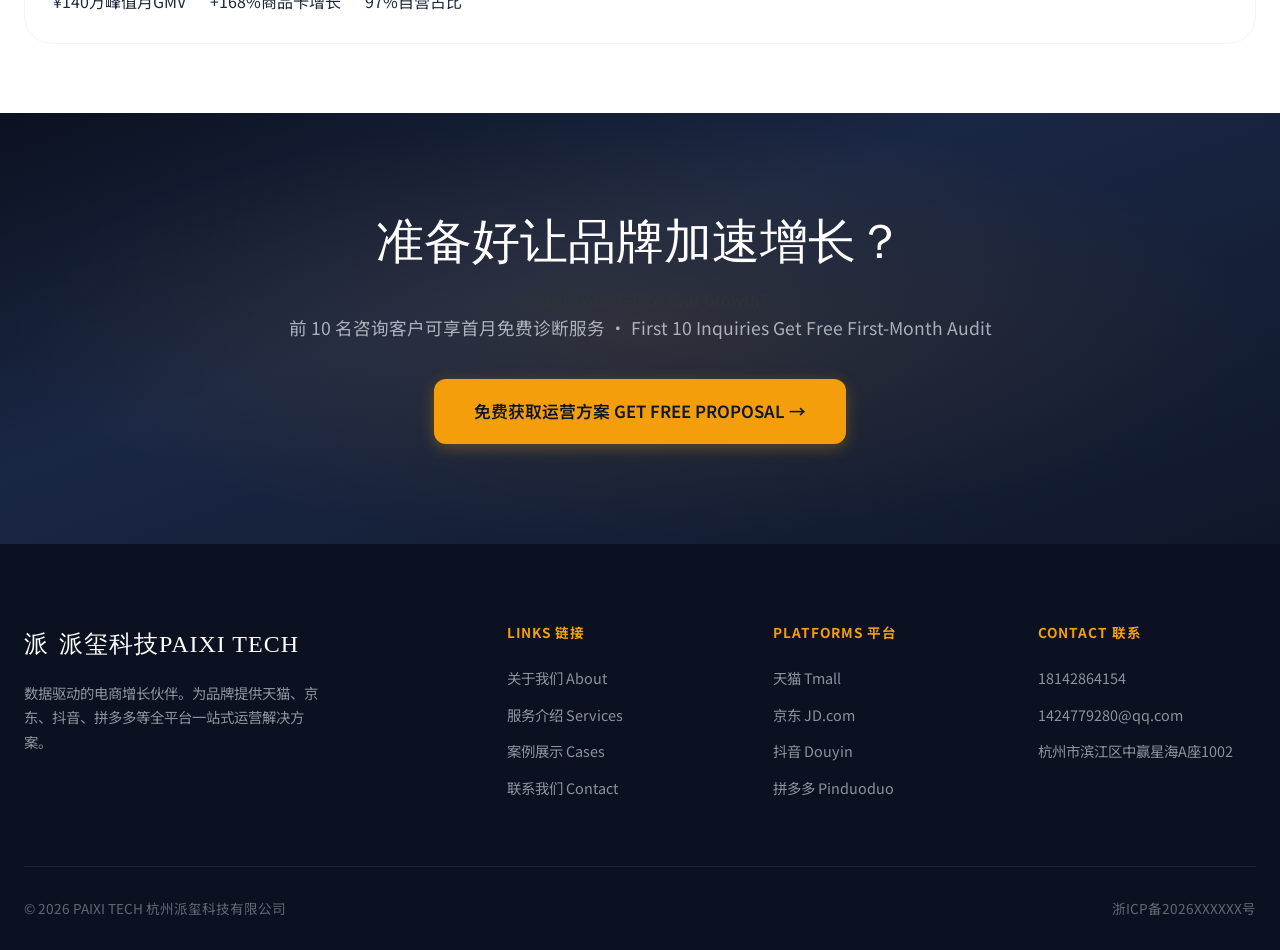
==== commit d34096ec: "??????????????????????????" ====
--- a/index.html
+++ b/index.html
@@ -3,333 +3,312 @@
 <head>
   <meta charset="UTF-8">
   <meta name="viewport" content="width=device-width, initial-scale=1.0">
-  <meta name="description" content="杭州派玺科技有限公司 - 专业电商代运营服务商，提供天猫/京东/抖音/拼多多全平台一站式运营解决方案">
-  <title>派玺科技 - 专业电商全平台运营服务商</title>
-
-  <!-- Fonts -->
+  <meta name="description" content="派玺科技 Paixi Tech — 数据驱动的电商增长伙伴 | Data-Driven E-Commerce Growth Partner">
+  <title>派玺科技 Paixi Tech — 电商增长新范式</title>
   <link rel="preconnect" href="https://fonts.googleapis.com">
   <link rel="preconnect" href="https://fonts.gstatic.com" crossorigin>
-  <link href="https://fonts.googleapis.com/css2?family=DM+Sans:opsz,wght@9..40,400;9..40,500;9..40,600;9..40,700&family=DM+Serif+Display:ital@0;1&family=Noto+Sans+SC:wght@400;500;600;700&family=Noto+Serif+SC:wght@400;600;700&display=swap" rel="stylesheet">
-
+  <link href="https://fonts.googleapis.com/css2?family=Inter:wght@400;500;600;700;800;900&family=Noto+Sans+SC:wght@400;500;700;900&family=JetBrains+Mono:wght@400;500;600;700&display=swap" rel="stylesheet">
   <link rel="stylesheet" href="css/style.css">
   <link rel="stylesheet" href="css/home.css">
 </head>
 <body>
 
-  <!-- Header -->
-  <header class="header">
-    <div class="container">
-      <a href="index.html" class="logo">
-        <div class="logo-icon">派</div>
-        派玺科技
-      </a>
-      <nav class="nav">
-        <a href="index.html" class="active">首页</a>
-        <a href="about.html">关于我们</a>
-        <a href="services.html">服务介绍</a>
-        <a href="cases.html">案例展示</a>
-        <a href="contact.html">联系我们</a>
-      </nav>
-      <button class="mobile-menu-btn" aria-label="菜单">
-        <span></span><span></span><span></span>
-      </button>
-    </div>
-  </header>
-
-  <!-- Hero -->
-  <section class="hero">
-    <div class="hero-bg"></div>
-    <div class="hero-grid"></div>
-    <div class="container">
-      <div class="hero-content">
-        <div class="hero-badge">
-          <span class="dot"></span>
-          服务超过 200+ 品牌客户
-        </div>
-        <h1>
-          让您的品牌<br>
-          在电商平台<span class="highlight">脱颖而出</span>
-        </h1>
-        <p>
-          派玺科技，专注天猫、京东、抖音、拼多多等全平台运营。
-          从店铺搭建到爆款打造，从流量获取到转化提升，我们提供一站式电商解决方案。
-        </p>
-        <div class="hero-actions">
-          <a href="contact.html" class="btn btn-primary btn-lg">免费获取运营方案</a>
-          <a href="cases.html" class="btn btn-outline btn-lg">查看成功案例</a>
-        </div>
-      </div>
-    </div>
-    <div class="hero-visual">
-      <div class="hero-card-stack">
-        <div class="hero-card">
-          <div class="card-header">
-            <div class="card-icon orange">📈</div>
+<header class="header">
+  <div class="container">
+    <a href="index.html" class="logo">
+      <div class="logo-mark">派</div>
+      <span>派玺科技<span class="logo-sub">PAIXI TECH</span></span>
+    </a>
+    <nav class="nav">
+      <a href="index.html" class="active">首页<span class="nav-en">Home</span></a>
+      <a href="about.html">关于<span class="nav-en">About</span></a>
+      <a href="services.html">服务<span class="nav-en">Services</span></a>
+      <a href="cases.html">案例<span class="nav-en">Cases</span></a>
+      <a href="contact.html">联系<span class="nav-en">Contact</span></a>
+    </nav>
+    <button class="mobile-menu-btn" aria-label="菜单"><span></span><span></span><span></span></button>
+  </div>
+</header>
+
+<!-- ====== HERO — 数据大屏背景 ====== -->
+<section class="hero">
+  <div class="hero-dashboard" id="heroDashboard"></div>
+  <div class="container">
+    <div class="hero-content">
+      <h1>
+        <span class="line">数据驱动</span>
+        <span class="line"><span class="accent">电商增长</span></span>
+      </h1>
+      <div class="hero-subtitle">Data-Driven E-Commerce Growth</div>
+      <p>派玺科技 — 专注全平台电商运营，用数据和技术让品牌增长变得简单而确定。</p>
+      <div class="hero-actions">
+        <a href="contact.html" class="btn btn-primary">开始合作 START →</a>
+        <a href="cases.html" class="btn btn-outline">查看案例 CASES</a>
+      </div>
+    </div>
+  </div>
+  <div class="hero-scroll">
+    <span>SCROLL</span>
+    <div class="hero-scroll-line"></div>
+  </div>
+</section>
+
+<!-- ====== STATS BAR ====== -->
+<section class="stats-bar">
+  <div class="container">
+    <div class="stats-track">
+      <div class="stat-block">
+        <span class="stat-num">200+</span>
+        <span class="stat-desc">服务品牌</span>
+        <span class="stat-desc-en">Brands Served</span>
+      </div>
+      <div class="stat-block">
+        <span class="stat-num">50亿</span>
+        <span class="stat-desc">累计 GMV</span>
+        <span class="stat-desc-en">Total GMV</span>
+      </div>
+      <div class="stat-block">
+        <span class="stat-num">8年</span>
+        <span class="stat-desc">行业深耕</span>
+        <span class="stat-desc-en">Years Experience</span>
+      </div>
+      <div class="stat-block">
+        <span class="stat-num">150+</span>
+        <span class="stat-desc">专业团队</span>
+        <span class="stat-desc-en">Team Members</span>
+      </div>
+    </div>
+  </div>
+</section>
+
+<!-- ====== SERVICES ====== -->
+<section class="services" id="services">
+  <div class="container">
+    <div class="section-header">
+      <span class="section-tag">What We Do</span>
+      <h2>全链路运营能力</h2>
+      <div class="sub">End-to-End E-Commerce Operations</div>
+      <p>六大核心服务，覆盖电商每一个关键环节</p>
+    </div>
+
+    <div class="services-grid">
+      <div class="service-card" data-tilt>
+        <div class="service-num">01</div>
+        <h3>全平台店铺运营</h3>
+        <div class="s-en">Multi-Platform Store Operations</div>
+        <p>天猫、京东、抖音、拼多多、小红书、快手全平台店铺整体托管，日常维护、活动策划、数据监控一站式服务。</p>
+      </div>
+      <div class="service-card" data-tilt>
+        <div class="service-num">02</div>
+        <h3>数据化精准营销</h3>
+        <div class="s-en">Data-Driven Precision Marketing</div>
+        <p>大数据分析驱动精准投放，直通车、钻展、千川等付费推广优化，持续提升 ROI。</p>
+      </div>
+      <div class="service-card" data-tilt>
+        <div class="service-num">03</div>
+        <h3>品牌视觉与内容</h3>
+        <div class="s-en">Brand Visuals & Content</div>
+        <p>视觉体系搭建、详情页设计、短视频制作、直播运营、小红书种草等全渠道内容营销。</p>
+      </div>
+      <div class="service-card" data-tilt>
+        <div class="service-num">04</div>
+        <h3>爆款打造与孵化</h3>
+        <div class="s-en">Hit Product Incubation</div>
+        <p>选品分析、定价策略、推广节奏——系统化爆款方法论，快速打造类目 TOP 单品。</p>
+      </div>
+      <div class="service-card" data-tilt>
+        <div class="service-num">05</div>
+        <h3>供应链与仓储</h3>
+        <div class="s-en">Supply Chain & Warehousing</div>
+        <p>智能库存管理、仓储物流对接、订单处理系统，确保发货时效与库存健康。</p>
+      </div>
+      <div class="service-card" data-tilt>
+        <div class="service-num">06</div>
+        <h3>AI 智能运营</h3>
+        <div class="s-en">AI-Powered Operations</div>
+        <p>自研 AI 运营中台，智能客服、自动定价、竞品监控、舆情分析，技术驱动效率。</p>
+      </div>
+    </div>
+  </div>
+</section>
+
+<!-- ====== WHY US ====== -->
+<section class="why-us">
+  <div class="container">
+    <div class="why-grid">
+      <div class="why-visual">
+        <div class="studio-gallery" data-tilt>
+          <div class="studio-slides">
+            <img src="images/studio/studio-01.jpg" alt="派玺科技 专业直播设备间" class="studio-slide active">
+            <img src="images/studio/studio-02.jpg" alt="派玺科技 直播场景布景" class="studio-slide">
+            <img src="images/studio/studio-03.jpg" alt="派玺科技 服装直播间" class="studio-slide">
+          </div>
+          <div class="studio-dots">
+            <span class="studio-dot active" data-index="0"></span>
+            <span class="studio-dot" data-index="1"></span>
+            <span class="studio-dot" data-index="2"></span>
+          </div>
+        </div>
+        <div class="why-floating-stat">
+          <div class="wfs-num">98%</div>
+          <div class="wfs-label">客户续约率</div>
+          <div class="wfs-en">Client Retention Rate</div>
+        </div>
+      </div>
+      <div class="why-content">
+        <span class="section-tag">Why Paixi</span>
+        <h2>不只是代运营</h2>
+        <div class="why-sub">Your Growth Partner, Not Just an Agency</div>
+        <p class="why-lead">我们不满足于做好日常运营——我们追求的是用数据和技术，让每一个合作品牌实现超预期的增长。</p>
+        <div class="why-points">
+          <div class="why-point">
+            <div class="why-point-num">01</div>
             <div>
-              <div class="card-title">本月GMV</div>
-              <div class="card-value">¥8,520<span style="font-size:1rem">万</span></div>
+              <h4>结果导向，对赌承诺</h4>
+              <div class="wp-en">Performance-Based Partnership</div>
+              <p>敢于对 GMV 结果负责，阶梯式对赌合作模式，让每一分投入都有保障。</p>
             </div>
           </div>
-          <div class="card-chart">
-            <div class="card-bar" style="height:60%"></div>
-            <div class="card-bar" style="height:75%"></div>
-            <div class="card-bar" style="height:100%"></div>
-            <div class="card-bar" style="height:55%"></div>
-            <div class="card-bar" style="height:80%"></div>
-            <div class="card-bar" style="height:90%"></div>
-            <div class="card-bar" style="height:65%"></div>
-          </div>
-        </div>
-        <div class="hero-card">
-          <div class="card-header">
-            <div class="card-icon green">🎯</div>
+          <div class="why-point">
+            <div class="why-point-num">02</div>
             <div>
-              <div class="card-title">平均ROI</div>
-              <div class="card-value">1:5.8</div>
+              <h4>全链路数据驱动</h4>
+              <div class="wp-en">Full-Funnel Data Intelligence</div>
+              <p>自建数据中台，实时监控 200+ 运营指标，用数据说话，让决策有据可依。</p>
             </div>
           </div>
-          <div class="card-sub">较上月提升 12%</div>
-        </div>
-        <div class="hero-card">
-          <div class="card-header">
-            <div class="card-icon blue">🏪</div>
+          <div class="why-point">
+            <div class="why-point-num">03</div>
             <div>
-              <div class="card-title">在运营店铺</div>
-              <div class="card-value">150+</div>
+              <h4>行业专家团队</h4>
+              <div class="wp-en">Industry Expert Team</div>
+              <p>核心团队来自阿里、京东、宝洁等头部企业，平均 8 年电商运营经验。</p>
             </div>
           </div>
-          <div class="card-sub">覆盖 6 大主流平台</div>
-        </div>
-      </div>
-    </div>
-  </section>
-
-  <!-- Stats -->
-  <section class="stats-section">
-    <div class="container">
-      <div class="stats-grid">
-        <div class="stat-item fade-in">
-          <div class="stat-number"><span data-target="200">0</span><span class="plus">+</span></div>
-          <div class="stat-label">服务品牌客户</div>
-        </div>
-        <div class="stat-item fade-in">
-          <div class="stat-number"><span data-target="50">0</span><span class="plus">亿</span></div>
-          <div class="stat-label">累计创造GMV</div>
-        </div>
-        <div class="stat-item fade-in">
-          <div class="stat-number"><span data-target="8">0</span><span class="plus">年</span></div>
-          <div class="stat-label">行业深耕经验</div>
-        </div>
-        <div class="stat-item fade-in">
-          <div class="stat-number"><span data-target="150">0</span><span class="plus">+</span></div>
-          <div class="stat-label">专业运营团队</div>
-        </div>
-      </div>
-    </div>
-  </section>
-
-  <!-- Services Overview -->
-  <section class="services-overview">
-    <div class="container">
-      <h2 class="section-title fade-in">核心服务能力</h2>
-      <p class="section-subtitle fade-in">覆盖电商运营全链路，从策略到执行，一站式解决您的电商难题</p>
-
-      <div class="services-grid">
-        <div class="service-card fade-in">
-          <div class="service-icon orange">🏪</div>
-          <h3>全平台店铺运营</h3>
-          <p>天猫、京东、抖音、拼多多、小红书、快手等主流平台店铺整体托管运营，包括日常维护、活动策划、数据监控。</p>
-          <a href="services.html" class="service-link">了解更多 →</a>
-        </div>
-        <div class="service-card fade-in">
-          <div class="service-icon blue">📊</div>
-          <h3>数据化精准营销</h3>
-          <p>基于大数据分析制定精准营销策略，直通车、钻展、超级推荐、千川投放等付费推广优化，最大化ROI。</p>
-          <a href="services.html" class="service-link">了解更多 →</a>
-        </div>
-        <div class="service-card fade-in">
-          <div class="service-icon green">🎨</div>
-          <h3>品牌视觉与内容</h3>
-          <p>品牌视觉体系搭建、商品详情页设计、短视频制作、直播运营、小红书种草等全渠道内容营销服务。</p>
-          <a href="services.html" class="service-link">了解更多 →</a>
-        </div>
-        <div class="service-card fade-in">
-          <div class="service-icon red">🚀</div>
-          <h3>爆款打造与孵化</h3>
-          <p>从选品分析、定价策略到推广节奏把控，系统化爆款孵化方法论，帮助品牌快速打造类目TOP单品。</p>
-          <a href="services.html" class="service-link">了解更多 →</a>
-        </div>
-        <div class="service-card fade-in">
-          <div class="service-icon purple">📦</div>
-          <h3>供应链与仓储管理</h3>
-          <p>智能库存管理、仓储物流对接、订单处理系统，确保发货时效与库存健康度，降低运营成本。</p>
-          <a href="services.html" class="service-link">了解更多 →</a>
-        </div>
-        <div class="service-card fade-in">
-          <div class="service-icon cyan">🤖</div>
-          <h3>AI智能运营系统</h3>
-          <p>自研AI运营中台，智能客服、自动定价、竞品监控、舆情分析，用技术驱动运营效率提升。</p>
-          <a href="services.html" class="service-link">了解更多 →</a>
-        </div>
-      </div>
-    </div>
-  </section>
-
-  <!-- Why Us -->
-  <section class="why-us">
-    <div class="container">
-      <div class="why-us-grid">
-        <div class="why-us-visual fade-in-left">
-          <div class="why-us-image">
-            <div class="metric-badge">
-              <div class="metric-value">98%</div>
-              <div class="metric-label">客户续约率</div>
-            </div>
-          </div>
-        </div>
-        <div class="why-us-content fade-in-right">
-          <h2>为什么选择派玺科技？</h2>
-          <p class="lead">我们不只是一家代运营公司，更是您品牌的电商增长合伙人。</p>
-          <div class="why-us-list">
-            <div class="why-us-item">
-              <div class="check-icon">✓</div>
-              <div>
-                <h4>结果导向，对赌承诺</h4>
-                <p>我们敢于对GMV结果负责，提供阶梯式对赌合作模式，让您的每一分投入都有保障。</p>
-              </div>
-            </div>
-            <div class="why-us-item">
-              <div class="check-icon">✓</div>
-              <div>
-                <h4>全链路数据驱动</h4>
-                <p>自建数据中台，实时监控200+运营指标，用数据说话，让每一个决策都有据可依。</p>
-              </div>
-            </div>
-            <div class="why-us-item">
-              <div class="check-icon">✓</div>
-              <div>
-                <h4>行业专家团队</h4>
-                <p>核心团队来自阿里、京东、宝洁等头部企业，平均8年电商运营经验，懂平台更懂品类。</p>
-              </div>
-            </div>
-            <div class="why-us-item">
-              <div class="check-icon">✓</div>
-              <div>
-                <h4>技术赋能运营</h4>
-                <p>自研AI运营中台 + RPA自动化工具，将重复性工作自动化，让团队专注于策略与创意。</p>
-              </div>
-            </div>
-          </div>
-        </div>
-      </div>
-    </div>
-  </section>
-
-  <!-- Case Highlights -->
-  <section class="case-highlights">
-    <div class="container">
-      <h2 class="section-title fade-in">精选案例</h2>
-      <p class="section-subtitle fade-in">用数据证明实力，每一个案例都是我们专业能力的最佳背书</p>
-
-      <div class="case-grid">
-        <div class="case-card fade-in">
-          <div class="case-image">
-            <span class="case-tag">天猫</span>
-          </div>
-          <div class="case-body">
-            <h3>某国际美妆品牌天猫旗舰店代运营</h3>
-            <p>从0到1搭建天猫旗舰店，6个月内实现月销破千万，双11单日GMV突破3000万。</p>
-            <div class="case-metrics">
-              <div class="case-metric">
-                <div class="case-num">+320%</div>
-                <div class="case-label">GMV增长</div>
-              </div>
-              <div class="case-metric">
-                <div class="case-num">1:6.2</div>
-                <div class="case-label">平均ROI</div>
-              </div>
-              <div class="case-metric">
-                <div class="case-num">TOP 3</div>
-                <div class="case-label">类目排名</div>
-              </div>
-            </div>
-          </div>
-        </div>
-        <div class="case-card fade-in">
-          <div class="case-image">
-            <span class="case-tag">抖音</span>
-          </div>
-          <div class="case-body">
-            <h3>某新锐食品品牌抖音全案运营</h3>
-            <p>搭建品牌自播矩阵 + 达人分销体系，3个月打造3个百万爆品，年GMV突破1.2亿。</p>
-            <div class="case-metrics">
-              <div class="case-metric">
-                <div class="case-num">1.2亿</div>
-                <div class="case-label">年度GMV</div>
-              </div>
-              <div class="case-metric">
-                <div class="case-num">50+</div>
-                <div class="case-label">合作达人</div>
-              </div>
-              <div class="case-metric">
-                <div class="case-num">8.5%</div>
-                <div class="case-label">平均转化率</div>
-              </div>
-            </div>
-          </div>
-        </div>
-      </div>
-    </div>
-  </section>
-
-  <!-- CTA -->
-  <section class="cta-section">
-    <div class="container">
-      <h2 class="fade-in">准备好让您的品牌加速增长了吗？</h2>
-      <p class="fade-in">立即联系我们，获取专属电商运营方案，前10名咨询客户可享首月免费诊断服务。</p>
-      <a href="contact.html" class="btn btn-primary btn-lg fade-in">免费获取方案</a>
-    </div>
-  </section>
-
-  <!-- Footer -->
-  <footer class="footer">
-    <div class="container">
-      <div class="footer-grid">
-        <div class="footer-brand">
-          <a href="index.html" class="logo">
-            <div class="logo-icon">派</div>
-            派玺科技
-          </a>
-          <p>专业电商代运营服务商，为品牌提供天猫、京东、抖音、拼多多等全平台一站式运营解决方案。</p>
-        </div>
-        <div class="footer-col">
-          <h4>快速链接</h4>
-          <a href="about.html">关于我们</a>
-          <a href="services.html">服务介绍</a>
-          <a href="cases.html">案例展示</a>
-          <a href="contact.html">联系我们</a>
-        </div>
-        <div class="footer-col">
-          <h4>服务范围</h4>
-          <a href="services.html">天猫运营</a>
-          <a href="services.html">京东运营</a>
-          <a href="services.html">抖音运营</a>
-          <a href="services.html">拼多多运营</a>
-        </div>
-        <div class="footer-col">
-          <h4>联系方式</h4>
-          <a href="tel:18142864154">18142864154</a>
-          <a href="mailto:1424779280@qq.com">1424779280@qq.com</a>
-          <a href="#">浙江省杭州市滨江区中赢星海A座1002</a>
-        </div>
-      </div>
-      <div class="footer-bottom">
-        <span>&copy; 2026 杭州派玺科技有限公司. All rights reserved.</span>
-        <span>浙ICP备2026XXXXXX号</span>
-      </div>
-    </div>
-  </footer>
-
-  <script src="js/main.js"></script>
+        </div>
+      </div>
+    </div>
+  </div>
+</section>
+
+<!-- ====== MARQUEE ====== -->
+<section class="marquee-section">
+  <div class="marquee-track">
+    <span class="marquee-item">TMALL 天猫</span>
+    <span class="marquee-item">JD.COM 京东</span>
+    <span class="marquee-item">DOUYIN 抖音</span>
+    <span class="marquee-item">PINDUODUO 拼多多</span>
+    <span class="marquee-item">XIAOHONGSHU 小红书</span>
+    <span class="marquee-item">KUAISHOU 快手</span>
+    <span class="marquee-item">TMALL 天猫</span>
+    <span class="marquee-item">JD.COM 京东</span>
+    <span class="marquee-item">DOUYIN 抖音</span>
+    <span class="marquee-item">PINDUODUO 拼多多</span>
+    <span class="marquee-item">XIAOHONGSHU 小红书</span>
+    <span class="marquee-item">KUAISHOU 快手</span>
+  </div>
+</section>
+
+<!-- ====== CASES ====== -->
+<section class="cases">
+  <div class="container">
+    <div class="section-header">
+      <span class="section-tag">Case Studies</span>
+      <h2>用数据说话</h2>
+      <div class="sub">Proven Results, Real Impact</div>
+      <p>每一个案例都是实力的证明</p>
+    </div>
+
+    <div class="cases-showcase">
+      <div class="case-card" data-tilt onclick="window.location.href='cases.html'">
+        <div class="case-img" style="background:#111;">
+          <img src="images/cases/case-12.jpg" alt="皮尔卡丹男装" style="width:100%;height:100%;object-fit:contain;padding:12px;">
+          <span class="case-platform">DOUYIN 抖音</span>
+        </div>
+        <div class="case-body">
+          <h3>皮尔卡丹男装 · 商品卡爆发</h3>
+          <div class="case-en">Pierre Cardin — Product Card Growth</div>
+          <p>10月自营GMV ¥83.7万，商品卡贡献 ¥82万（+397%），从直播依赖成功转型商品卡驱动，全渠道协同发力。</p>
+          <div class="case-metrics">
+            <div><span class="cm-value">¥298万</span><span class="cm-label">峰值月GMV</span></div>
+            <div><span class="cm-value">+397%</span><span class="cm-label">商品卡增长</span></div>
+            <div><span class="cm-value">31.2</span><span class="cm-label">直播ROI</span></div>
+          </div>
+        </div>
+      </div>
+      <div class="case-card" data-tilt onclick="window.location.href='cases.html'">
+        <div class="case-img" style="background:#111;">
+          <img src="images/cases/case-04.jpg" alt="食品店铺商品卡转型" style="width:100%;height:100%;object-fit:contain;padding:12px;">
+          <span class="case-platform">DOUYIN 抖音</span>
+        </div>
+        <div class="case-body">
+          <h3>食品店铺 · 商品卡转型标杆</h3>
+          <div class="case-en">Food Store — Product Card Pivot</div>
+          <p>3个月商品卡占比从21%飙升至62%，自营GMV从¥85万增长至¥136万，成功摆脱直播依赖实现稳定盈利。</p>
+          <div class="case-metrics">
+            <div><span class="cm-value">¥140万</span><span class="cm-label">峰值月GMV</span></div>
+            <div><span class="cm-value">+168%</span><span class="cm-label">商品卡增长</span></div>
+            <div><span class="cm-value">97%</span><span class="cm-label">自营占比</span></div>
+          </div>
+        </div>
+      </div>
+    </div>
+
+    <div class="cases-cta">
+      <a href="cases.html" class="btn btn-outline btn-lg">查看全部案例 VIEW ALL CASES →</a>
+    </div>
+  </div>
+</section>
+
+<!-- ====== CTA ====== -->
+<section class="cta-section">
+  <div class="container">
+    <h2>准备好让品牌加速增长？</h2>
+    <div class="cta-sub">Ready to Accelerate Your Growth?</div>
+    <p>前 10 名咨询客户可享首月免费诊断服务 · First 10 Inquiries Get Free First-Month Audit</p>
+    <a href="contact.html" class="btn btn-primary btn-lg">免费获取运营方案 GET FREE PROPOSAL →</a>
+  </div>
+</section>
+
+<!-- ====== FOOTER ====== -->
+<footer class="footer">
+  <div class="container">
+    <div class="footer-grid">
+      <div class="footer-brand">
+        <a href="index.html" class="logo">
+          <div class="logo-mark">派</div>
+          <span>派玺科技<span class="logo-sub">PAIXI TECH</span></span>
+        </a>
+        <p>数据驱动的电商增长伙伴。为品牌提供天猫、京东、抖音、拼多多等全平台一站式运营解决方案。</p>
+      </div>
+      <div class="footer-col">
+        <h4>Links 链接</h4>
+        <a href="about.html">关于我们 About</a>
+        <a href="services.html">服务介绍 Services</a>
+        <a href="cases.html">案例展示 Cases</a>
+        <a href="contact.html">联系我们 Contact</a>
+      </div>
+      <div class="footer-col">
+        <h4>Platforms 平台</h4>
+        <a href="services.html">天猫 Tmall</a>
+        <a href="services.html">京东 JD.com</a>
+        <a href="services.html">抖音 Douyin</a>
+        <a href="services.html">拼多多 Pinduoduo</a>
+      </div>
+      <div class="footer-col">
+        <h4>Contact 联系</h4>
+        <a href="tel:18142864154">18142864154</a>
+        <a href="mailto:1424779280@qq.com">1424779280@qq.com</a>
+        <a href="#">杭州市滨江区中赢星海A座1002</a>
+      </div>
+    </div>
+    <div class="footer-bottom">
+      <span>© 2026 PAIXI TECH 杭州派玺科技有限公司</span>
+      <span>浙ICP备2026XXXXXX号</span>
+    </div>
+  </div>
+</footer>
+
+<script src="js/main.js"></script>
 </body>
 </html>
--- a/css/style.css
+++ b/css/style.css
@@ -499,3 +499,41 @@
   .container { padding: 0 16px; }
   .stats-grid { grid-template-columns: 1fr 1fr; }
 }
+
+/* --- Lightbox --- */
+.lightbox-overlay {
+  position: fixed;
+  top: 0; left: 0; right: 0; bottom: 0;
+  background: rgba(0,0,0,0.92);
+  z-index: 9999;
+  display: flex;
+  align-items: center;
+  justify-content: center;
+  cursor: zoom-out;
+  animation: fadeIn 0.2s ease;
+}
+.lightbox-overlay .lightbox-close {
+  position: absolute;
+  top: 20px; right: 30px;
+  color: #fff;
+  font-size: 40px;
+  font-weight: 300;
+  cursor: pointer;
+  z-index: 10000;
+  line-height: 1;
+  transition: color 0.2s;
+}
+.lightbox-overlay .lightbox-close:hover {
+  color: #F59E0B;
+}
+.lightbox-overlay .lightbox-img {
+  max-width: 92vw;
+  max-height: 92vh;
+  object-fit: contain;
+  border-radius: 4px;
+  box-shadow: 0 20px 60px rgba(0,0,0,0.5);
+}
+@keyframes fadeIn {
+  from { opacity: 0; }
+  to { opacity: 1; }
+}
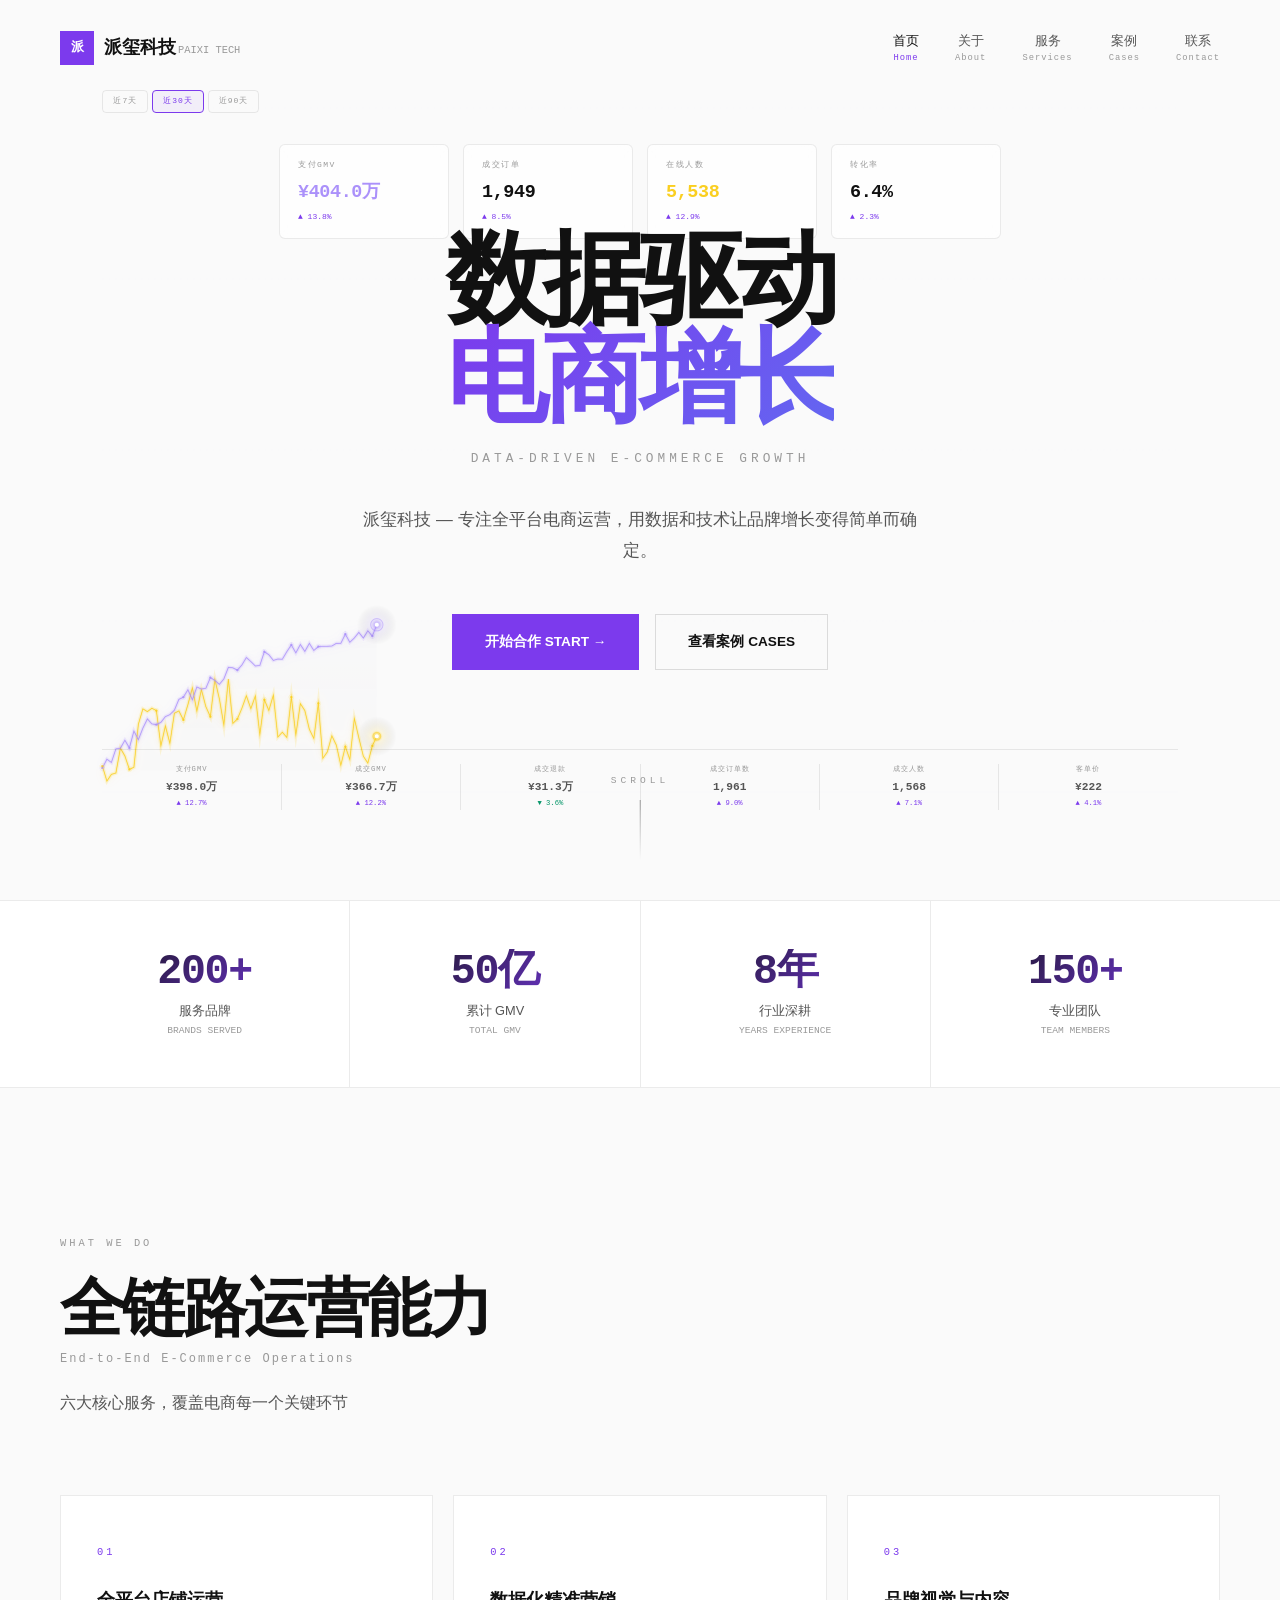
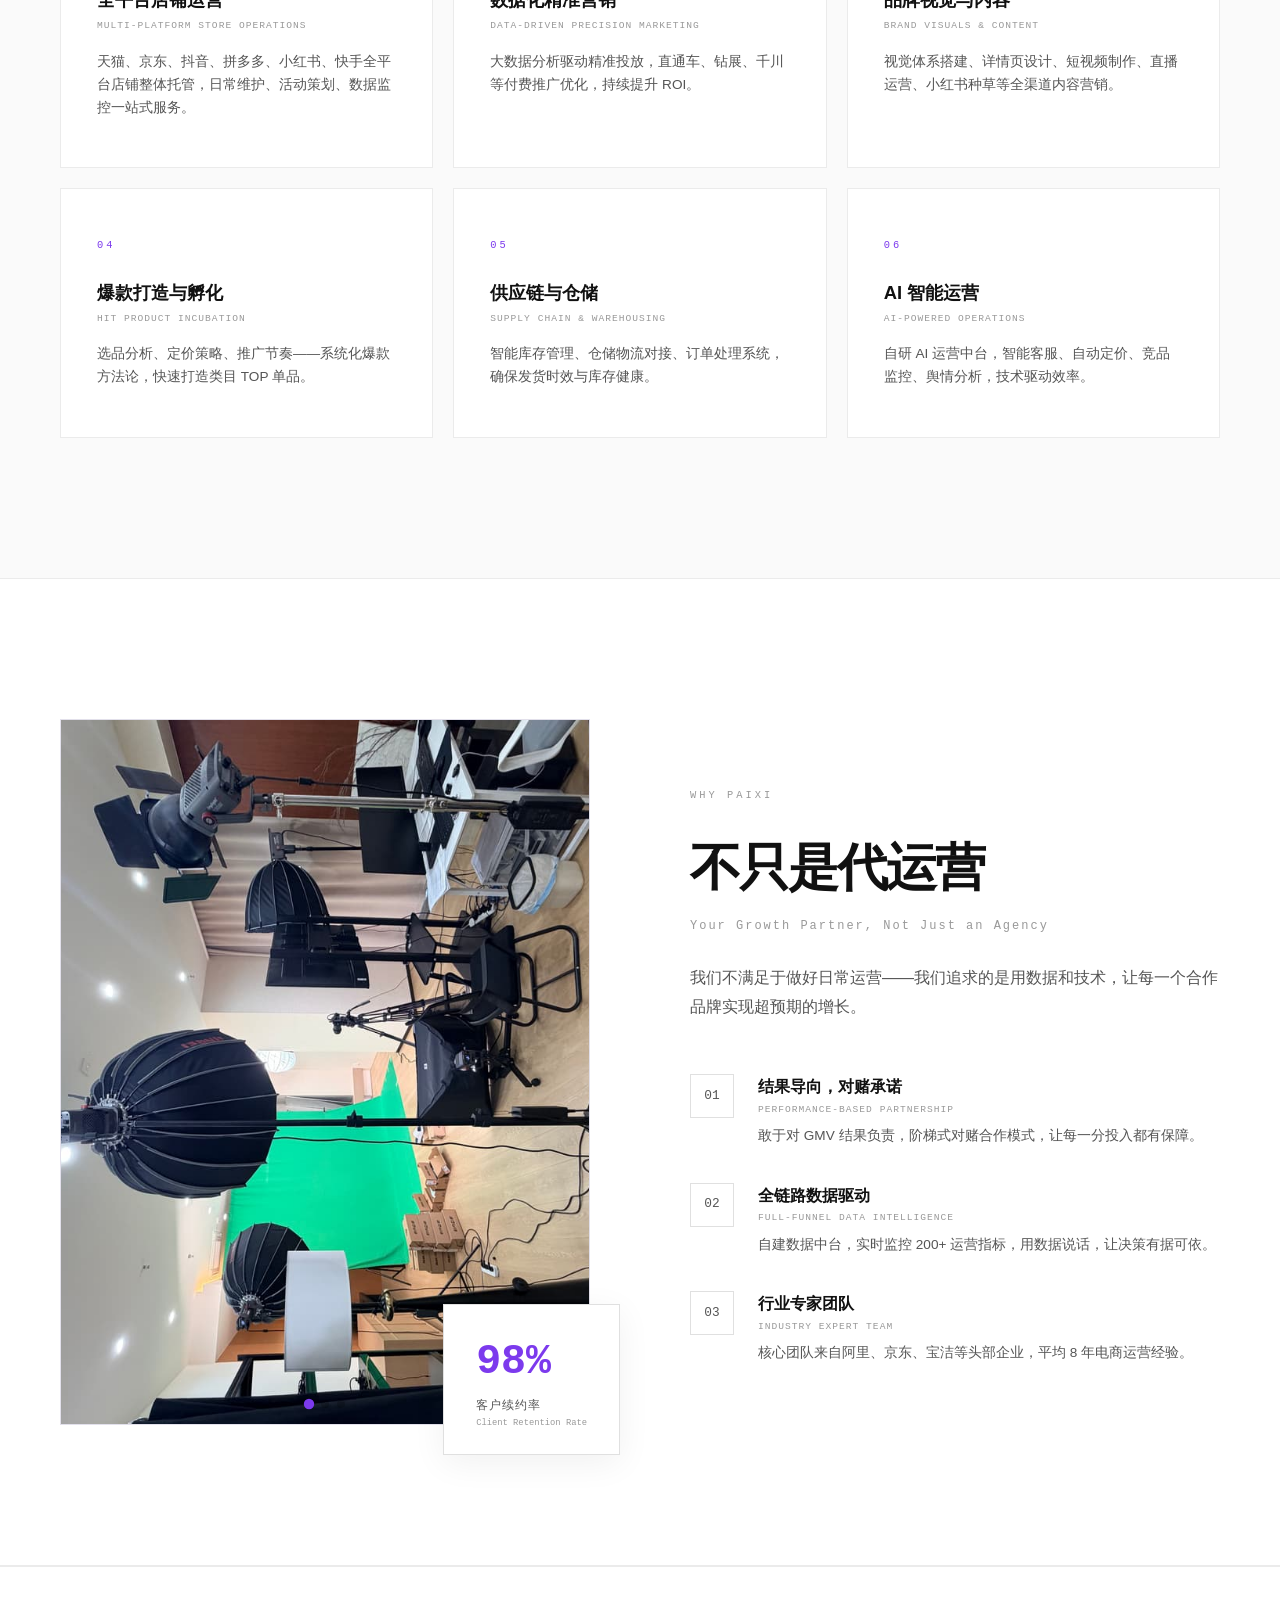
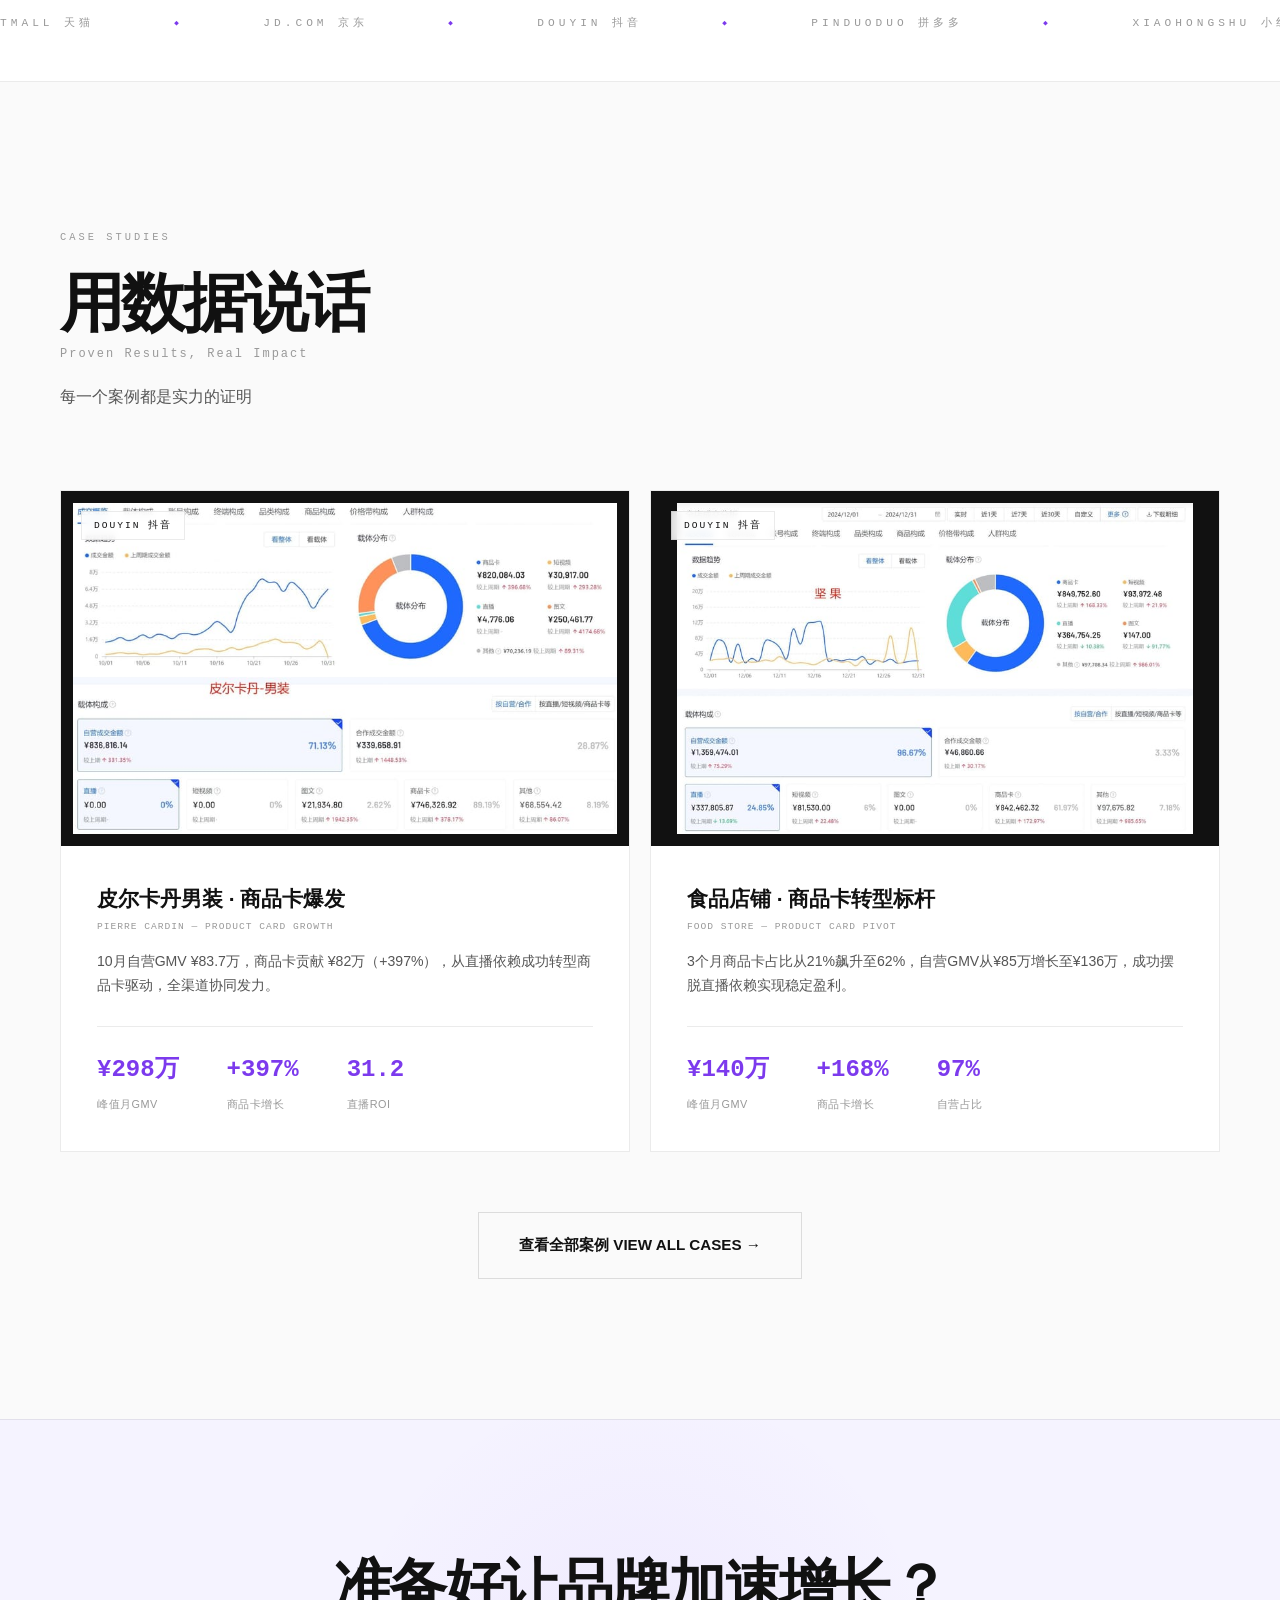
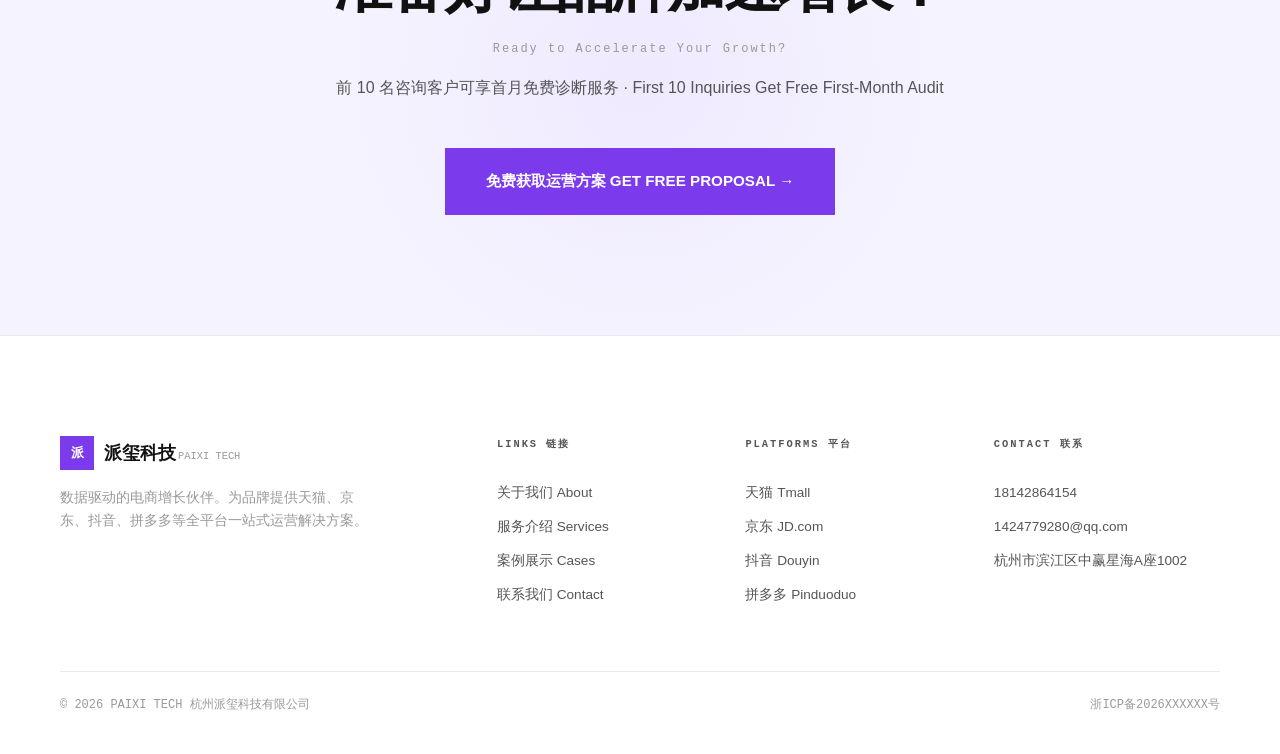
==== commit 6b634a37: "??????????????????????????" ====
--- a/index.html
+++ b/index.html
@@ -5,9 +5,6 @@
   <meta name="viewport" content="width=device-width, initial-scale=1.0">
   <meta name="description" content="派玺科技 Paixi Tech — 数据驱动的电商增长伙伴 | Data-Driven E-Commerce Growth Partner">
   <title>派玺科技 Paixi Tech — 电商增长新范式</title>
-  <link rel="preconnect" href="https://fonts.googleapis.com">
-  <link rel="preconnect" href="https://fonts.gstatic.com" crossorigin>
-  <link href="https://fonts.googleapis.com/css2?family=Inter:wght@400;500;600;700;800;900&family=Noto+Sans+SC:wght@400;500;700;900&family=JetBrains+Mono:wght@400;500;600;700&display=swap" rel="stylesheet">
   <link rel="stylesheet" href="css/style.css">
   <link rel="stylesheet" href="css/home.css">
 </head>
@@ -139,9 +136,9 @@
       <div class="why-visual">
         <div class="studio-gallery" data-tilt>
           <div class="studio-slides">
-            <img src="images/studio/studio-01.jpg" alt="派玺科技 专业直播设备间" class="studio-slide active">
-            <img src="images/studio/studio-02.jpg" alt="派玺科技 直播场景布景" class="studio-slide">
-            <img src="images/studio/studio-03.jpg" alt="派玺科技 服装直播间" class="studio-slide">
+            <img loading="lazy" src="images/studio/studio-01.jpg" alt="派玺科技 专业直播设备间" class="studio-slide active">
+            <img loading="lazy" src="images/studio/studio-02.jpg" alt="派玺科技 直播场景布景" class="studio-slide">
+            <img loading="lazy" src="images/studio/studio-03.jpg" alt="派玺科技 服装直播间" class="studio-slide">
           </div>
           <div class="studio-dots">
             <span class="studio-dot active" data-index="0"></span>
@@ -222,7 +219,7 @@
     <div class="cases-showcase">
       <div class="case-card" data-tilt onclick="window.location.href='cases.html'">
         <div class="case-img" style="background:#111;">
-          <img src="images/cases/case-12.jpg" alt="皮尔卡丹男装" style="width:100%;height:100%;object-fit:contain;padding:12px;">
+          <img loading="lazy" src="images/cases/case-12.jpg" alt="皮尔卡丹男装" style="width:100%;height:100%;object-fit:contain;padding:12px;">
           <span class="case-platform">DOUYIN 抖音</span>
         </div>
         <div class="case-body">
@@ -238,7 +235,7 @@
       </div>
       <div class="case-card" data-tilt onclick="window.location.href='cases.html'">
         <div class="case-img" style="background:#111;">
-          <img src="images/cases/case-04.jpg" alt="食品店铺商品卡转型" style="width:100%;height:100%;object-fit:contain;padding:12px;">
+          <img loading="lazy" src="images/cases/case-04.jpg" alt="食品店铺商品卡转型" style="width:100%;height:100%;object-fit:contain;padding:12px;">
           <span class="case-platform">DOUYIN 抖音</span>
         </div>
         <div class="case-body">
--- a/css/style.css
+++ b/css/style.css
@@ -1,539 +1,136 @@
 /* ============================================
-   杭州派玺科技有限公司 - 全局样式
-   Design: Modern Professional + Bold Visual
+   PAIXI TECH — 全局样式
+   浅色极简 + 紫色点缀
    ============================================ */
 
-/* --- CSS Variables --- */
 :root {
-  --color-primary: #0F172A;
-  --color-primary-light: #1E293B;
-  --color-accent: #F59E0B;
-  --color-accent-dark: #D97706;
-  --color-accent-glow: rgba(245, 158, 11, 0.15);
-  --color-surface: #FFFFFF;
-  --color-surface-alt: #F8FAFC;
-  --color-surface-dark: #0B1120;
-  --color-text: #1E293B;
-  --color-text-light: #64748B;
-  --color-text-on-dark: #E2E8F0;
-  --color-border: #E2E8F0;
-  --color-border-light: #F1F5F9;
-  --color-success: #10B981;
-  --color-gradient-1: linear-gradient(135deg, #F59E0B 0%, #EF4444 100%);
-  --color-gradient-2: linear-gradient(135deg, #0F172A 0%, #334155 100%);
-  --color-gradient-hero: linear-gradient(160deg, #0B1120 0%, #1a2744 40%, #0F172A 100%);
-
-  --font-display: 'DM Serif Display', 'Noto Serif SC', Georgia, serif;
-  --font-body: 'DM Sans', 'Noto Sans SC', -apple-system, sans-serif;
-  --font-mono: 'JetBrains Mono', monospace;
-
-  --shadow-sm: 0 1px 2px rgba(0,0,0,0.05);
-  --shadow-md: 0 4px 6px -1px rgba(0,0,0,0.07), 0 2px 4px -2px rgba(0,0,0,0.05);
-  --shadow-lg: 0 10px 25px -5px rgba(0,0,0,0.08), 0 8px 10px -6px rgba(0,0,0,0.04);
-  --shadow-xl: 0 20px 50px -12px rgba(0,0,0,0.15);
-  --shadow-glow: 0 0 40px rgba(245, 158, 11, 0.2);
-
-  --radius-sm: 6px;
-  --radius-md: 12px;
-  --radius-lg: 20px;
-  --radius-xl: 28px;
-
-  --transition-fast: 0.2s cubic-bezier(0.4, 0, 0.2, 1);
-  --transition-base: 0.35s cubic-bezier(0.4, 0, 0.2, 1);
-  --transition-slow: 0.6s cubic-bezier(0.4, 0, 0.2, 1);
-
-  --max-width: 1280px;
-  --header-height: 80px;
+  --bg: #FAFAFA;
+  --bg-alt: #F5F3FF;
+  --bg-card: #FFFFFF;
+  --accent: #7C3AED;
+  --accent2: #6366F1;
+  --text: #111111;
+  --text2: #555555;
+  --text3: #999999;
+  --border: rgba(0,0,0,0.08);
+  --border2: rgba(0,0,0,0.12);
+  --font: 'Inter', 'Noto Sans SC', sans-serif;
+  --mono: 'JetBrains Mono', monospace;
+  --radius: 4px;
+  --transition: 0.4s cubic-bezier(0.25, 0, 0.25, 1);
 }
 
-/* --- Reset & Base --- */
-*, *::before, *::after {
-  margin: 0;
-  padding: 0;
-  box-sizing: border-box;
+*, *::before, *::after { margin:0; padding:0; box-sizing:border-box; }
+html { scroll-behavior:smooth; -webkit-font-smoothing:antialiased; background:#FAFAFA; }
+body { font-family:var(--font); background:var(--bg); color:var(--text); line-height:1.6; overflow-x:hidden; }
+
+::selection { background:rgba(124,58,237,0.2); }
+::-webkit-scrollbar { width:0; }
+
+.container { width:100%; max-width:1400px; margin:0 auto; padding:0 60px; }
+
+a { color:inherit; text-decoration:none; }
+img { max-width:100%; display:block; }
+
+/* --- 按钮 --- */
+.btn {
+  display:inline-flex; align-items:center; gap:10px;
+  font-family:var(--font); font-weight:600; font-size:0.85rem;
+  padding:16px 32px; cursor:pointer; transition:all var(--transition);
+  border:1px solid transparent; position:relative;
 }
+.btn-primary {
+  background:var(--accent); color:#fff; font-weight:700;
+}
+.btn-primary:hover { background:var(--accent2); transform:translateY(-1px); }
+.btn-outline {
+  background:transparent; color:var(--text); border-color:var(--border2);
+}
+.btn-outline:hover { border-color:var(--accent); background:rgba(124,58,237,0.04); }
+.btn-ghost { background:transparent; color:var(--text2); border-color:transparent; }
+.btn-ghost:hover { color:var(--text); }
+.btn-lg { font-size:0.95rem; padding:20px 40px; }
 
-html {
-  scroll-behavior: smooth;
-  scroll-padding-top: var(--header-height);
+/* --- Header --- */
+.header {
+  position:fixed; top:0; left:0; right:0; z-index:100;
+  padding:24px 0; transition:all var(--transition);
 }
+.header.scrolled { background:rgba(255,255,255,0.9); backdrop-filter:blur(20px); padding:14px 0; border-bottom:1px solid var(--border); }
+.header .container { display:flex; align-items:center; justify-content:space-between; }
 
-body {
-  font-family: var(--font-body);
-  font-size: 16px;
-  line-height: 1.7;
-  color: var(--color-text);
-  background: var(--color-surface);
-  -webkit-font-smoothing: antialiased;
-  -moz-osx-font-smoothing: grayscale;
-  overflow-x: hidden;
+.logo { display:flex; align-items:center; gap:10px; font-weight:800; font-size:1.1rem; }
+.logo-mark {
+  width:34px; height:34px; background:var(--accent);
+  display:flex; align-items:center; justify-content:center;
+  font-size:0.8rem; font-weight:900; color:#fff;
 }
+.logo-sub { font-weight:400; color:var(--text3); font-size:0.65rem; font-family:var(--mono); margin-left:2px; }
 
-img {
-  max-width: 100%;
-  height: auto;
-  display: block;
-}
+.nav { display:flex; gap:36px; align-items:center; }
+.nav a { font-size:0.82rem; font-weight:500; color:var(--text2); position:relative; padding:6px 0; display:flex; flex-direction:column; align-items:center; }
+.nav a .nav-en { font-family:var(--mono); font-size:0.55rem; color:var(--text3); letter-spacing:1px; }
+.nav a:hover, .nav a.active { color:var(--text); }
+.nav a.active .nav-en { color:var(--accent); }
 
-a {
-  color: inherit;
-  text-decoration: none;
-}
-
-ul { list-style: none; }
-
-.container {
-  width: 100%;
-  max-width: var(--max-width);
-  margin: 0 auto;
-  padding: 0 24px;
-}
-
-/* --- Typography --- */
-h1, h2, h3, h4 {
-  font-family: var(--font-display);
-  font-weight: 400;
-  line-height: 1.2;
-}
-
-h1 { font-size: clamp(2.5rem, 5vw, 4rem); }
-h2 { font-size: clamp(2rem, 4vw, 3rem); }
-h3 { font-size: clamp(1.25rem, 2.5vw, 1.75rem); }
-
-.section-title {
-  text-align: center;
-  margin-bottom: 12px;
-  color: var(--color-primary);
-}
-
-.section-subtitle {
-  text-align: center;
-  color: var(--color-text-light);
-  font-size: 1.1rem;
-  max-width: 600px;
-  margin: 0 auto 60px;
-}
-
-/* --- Buttons --- */
-.btn {
-  display: inline-flex;
-  align-items: center;
-  gap: 8px;
-  padding: 14px 32px;
-  border-radius: var(--radius-md);
-  font-family: var(--font-body);
-  font-size: 0.95rem;
-  font-weight: 600;
-  cursor: pointer;
-  transition: all var(--transition-base);
-  border: none;
-  position: relative;
-  overflow: hidden;
-}
-
-.btn-primary {
-  background: var(--color-accent);
-  color: var(--color-primary);
-  box-shadow: 0 4px 15px rgba(245, 158, 11, 0.3);
-}
-
-.btn-primary:hover {
-  background: var(--color-accent-dark);
-  transform: translateY(-2px);
-  box-shadow: 0 8px 25px rgba(245, 158, 11, 0.4);
-}
-
-.btn-outline {
-  background: transparent;
-  color: var(--color-surface);
-  border: 2px solid rgba(255,255,255,0.3);
-}
-
-.btn-outline:hover {
-  background: rgba(255,255,255,0.1);
-  border-color: rgba(255,255,255,0.6);
-  transform: translateY(-2px);
-}
-
-.btn-outline-dark {
-  background: transparent;
-  color: var(--color-primary);
-  border: 2px solid var(--color-border);
-}
-
-.btn-outline-dark:hover {
-  background: var(--color-primary);
-  color: var(--color-surface);
-  border-color: var(--color-primary);
-}
-
-.btn-lg {
-  padding: 18px 40px;
-  font-size: 1.05rem;
-}
-
-/* --- Header / Navigation --- */
-.header {
-  position: fixed;
-  top: 0;
-  left: 0;
-  width: 100%;
-  height: var(--header-height);
-  z-index: 1000;
-  transition: all var(--transition-base);
-}
-
-.header.scrolled {
-  background: rgba(15, 23, 42, 0.95);
-  backdrop-filter: blur(20px);
-  -webkit-backdrop-filter: blur(20px);
-  box-shadow: 0 1px 0 rgba(255,255,255,0.06);
-}
-
-.header .container {
-  display: flex;
-  align-items: center;
-  justify-content: space-between;
-  height: 100%;
-}
-
-.logo {
-  display: flex;
-  align-items: center;
-  gap: 10px;
-  font-family: var(--font-display);
-  font-size: 1.5rem;
-  color: var(--color-surface);
-  letter-spacing: 1px;
-}
-
-.logo-icon {
-  width: 40px;
-  height: 40px;
-  background: var(--color-accent);
-  border-radius: var(--radius-sm);
-  display: flex;
-  align-items: center;
-  justify-content: center;
-  font-size: 1.2rem;
-  color: var(--color-primary);
-  font-weight: 700;
-}
-
-.nav {
-  display: flex;
-  align-items: center;
-  gap: 36px;
-}
-
-.nav a {
-  color: rgba(255,255,255,0.7);
-  font-size: 0.9rem;
-  font-weight: 500;
-  transition: color var(--transition-fast);
-  position: relative;
-}
-
-.nav a::after {
-  content: '';
-  position: absolute;
-  bottom: -4px;
-  left: 0;
-  width: 0;
-  height: 2px;
-  background: var(--color-accent);
-  transition: width var(--transition-base);
-}
-
-.nav a:hover,
-.nav a.active {
-  color: var(--color-surface);
-}
-
-.nav a:hover::after,
-.nav a.active::after {
-  width: 100%;
-}
-
-.mobile-menu-btn {
-  display: none;
-  flex-direction: column;
-  gap: 5px;
-  background: none;
-  border: none;
-  cursor: pointer;
-  padding: 4px;
-}
-
-.mobile-menu-btn span {
-  display: block;
-  width: 24px;
-  height: 2px;
-  background: var(--color-surface);
-  transition: all var(--transition-fast);
-}
+.mobile-menu-btn { display:none; flex-direction:column; gap:5px; background:none; border:none; cursor:pointer; padding:4px; }
+.mobile-menu-btn span { display:block; width:22px; height:1.5px; background:var(--text); transition:all var(--transition); }
 
 /* --- Footer --- */
-.footer {
-  background: var(--color-surface-dark);
-  color: var(--color-text-on-dark);
-  padding: 80px 0 30px;
-}
-
-.footer-grid {
-  display: grid;
-  grid-template-columns: 2fr 1fr 1fr 1fr;
-  gap: 48px;
-  margin-bottom: 60px;
-}
-
-.footer-brand p {
-  color: rgba(226, 232, 240, 0.6);
-  margin-top: 16px;
-  font-size: 0.9rem;
-  max-width: 300px;
-}
-
-.footer-col h4 {
-  font-family: var(--font-body);
-  font-size: 0.85rem;
-  font-weight: 700;
-  text-transform: uppercase;
-  letter-spacing: 1px;
-  color: var(--color-accent);
-  margin-bottom: 20px;
-}
-
-.footer-col a {
-  display: block;
-  color: rgba(226, 232, 240, 0.6);
-  font-size: 0.9rem;
-  padding: 6px 0;
-  transition: color var(--transition-fast);
-}
-
-.footer-col a:hover {
-  color: var(--color-surface);
-}
-
-.footer-bottom {
-  border-top: 1px solid rgba(255,255,255,0.08);
-  padding-top: 30px;
-  display: flex;
-  justify-content: space-between;
-  align-items: center;
-  font-size: 0.85rem;
-  color: rgba(226, 232, 240, 0.4);
-}
+.footer { padding:100px 0 40px; background:var(--bg-card); border-top:1px solid var(--border); }
+.footer-grid { display:grid; grid-template-columns:2fr 1fr 1fr 1.2fr; gap:60px; margin-bottom:60px; }
+.footer-brand p { color:var(--text3); font-size:0.85rem; line-height:1.7; margin-top:16px; max-width:320px; }
+.footer-col h4 { font-family:var(--mono); font-size:0.65rem; color:var(--text2); letter-spacing:2px; margin-bottom:24px; text-transform:uppercase; }
+.footer-col a { display:block; font-size:0.85rem; color:var(--text2); padding:6px 0; transition:color var(--transition); }
+.footer-col a:hover { color:var(--text); }
+.footer-col span { display:block; font-size:0.85rem; color:var(--text2); padding:6px 0; }
+.footer-bottom { display:flex; justify-content:space-between; padding-top:24px; border-top:1px solid var(--border); font-size:0.75rem; color:var(--text3); font-family:var(--mono); }
 
 /* --- Page Hero --- */
-.page-hero {
-  background: var(--color-gradient-hero);
-  padding: 160px 0 100px;
-  text-align: center;
-  position: relative;
-  overflow: hidden;
-}
-
-.page-hero::before {
-  content: '';
-  position: absolute;
-  top: -50%;
-  left: -50%;
-  width: 200%;
-  height: 200%;
-  background: radial-gradient(ellipse at 30% 50%, rgba(245, 158, 11, 0.08) 0%, transparent 60%),
-              radial-gradient(ellipse at 70% 20%, rgba(239, 68, 68, 0.05) 0%, transparent 60%);
-  animation: heroFloat 20s ease-in-out infinite;
-}
-
-@keyframes heroFloat {
-  0%, 100% { transform: translate(0, 0) rotate(0deg); }
-  33% { transform: translate(2%, -1%) rotate(0.5deg); }
-  66% { transform: translate(-1%, 1%) rotate(-0.5deg); }
-}
-
-.page-hero h1 {
-  color: var(--color-surface);
-  position: relative;
-  z-index: 1;
-}
-
-.page-hero .section-subtitle {
-  color: rgba(226, 232, 240, 0.7);
-  position: relative;
-  z-index: 1;
-}
-
-/* --- Stats --- */
-.stats-section {
-  padding: 60px 0;
-  background: var(--color-surface);
-  border-bottom: 1px solid var(--color-border-light);
-}
-
-.stats-grid {
-  display: grid;
-  grid-template-columns: repeat(4, 1fr);
-  gap: 24px;
-  text-align: center;
-}
-
-.stat-item .stat-number {
-  font-family: var(--font-display);
-  font-size: 2.5rem;
-  color: var(--color-primary);
-  display: flex;
-  align-items: center;
-  justify-content: center;
-  gap: 4px;
-}
-
-.stat-item .stat-number .plus {
-  color: var(--color-accent);
-}
-
-.stat-item .stat-label {
-  color: var(--color-text-light);
-  font-size: 0.9rem;
-  margin-top: 4px;
-}
-
-/* --- Animations --- */
-.fade-in {
-  opacity: 0;
-  transform: translateY(30px);
-  transition: opacity 0.8s ease, transform 0.8s ease;
-}
-
-.fade-in.visible {
-  opacity: 1;
-  transform: translateY(0);
-}
-
-.fade-in-left {
-  opacity: 0;
-  transform: translateX(-40px);
-  transition: opacity 0.8s ease, transform 0.8s ease;
-}
-
-.fade-in-left.visible {
-  opacity: 1;
-  transform: translateX(0);
-}
-
-.fade-in-right {
-  opacity: 0;
-  transform: translateX(40px);
-  transition: opacity 0.8s ease, transform 0.8s ease;
-}
-
-.fade-in-right.visible {
-  opacity: 1;
-  transform: translateX(0);
-}
-
-/* --- Responsive --- */
-@media (max-width: 1024px) {
-  .footer-grid {
-    grid-template-columns: 1fr 1fr;
-  }
-}
-
-@media (max-width: 768px) {
-  :root {
-    --header-height: 64px;
-  }
-
-  .nav {
-    position: fixed;
-    top: 0;
-    right: -100%;
-    width: 280px;
-    height: 100vh;
-    background: var(--color-primary);
-    flex-direction: column;
-    padding: 100px 32px 32px;
-    gap: 24px;
-    transition: right var(--transition-base);
-    z-index: 999;
-  }
-
-  .nav.open {
-    right: 0;
-  }
-
-  .mobile-menu-btn {
-    display: flex;
-    z-index: 1001;
-  }
-
-  .mobile-menu-btn.open span:nth-child(1) {
-    transform: rotate(45deg) translate(5px, 5px);
-  }
-  .mobile-menu-btn.open span:nth-child(2) {
-    opacity: 0;
-  }
-  .mobile-menu-btn.open span:nth-child(3) {
-    transform: rotate(-45deg) translate(5px, -5px);
-  }
-
-  .stats-grid {
-    grid-template-columns: repeat(2, 1fr);
-    gap: 32px;
-  }
-
-  .footer-grid {
-    grid-template-columns: 1fr;
-    gap: 32px;
-  }
-
-  .footer-bottom {
-    flex-direction: column;
-    gap: 8px;
-    text-align: center;
-  }
-}
-
-@media (max-width: 480px) {
-  .container { padding: 0 16px; }
-  .stats-grid { grid-template-columns: 1fr 1fr; }
-}
+.page-hero { padding:180px 0 80px; text-align:center; background:var(--bg-alt); }
+.page-hero h1 { font-size:clamp(2.4rem,5vw,4rem); font-weight:900; letter-spacing:-0.04em; margin-bottom:16px; }
+.page-hero .section-subtitle { color:var(--text2); font-size:1rem; }
 
 /* --- Lightbox --- */
 .lightbox-overlay {
-  position: fixed;
-  top: 0; left: 0; right: 0; bottom: 0;
-  background: rgba(0,0,0,0.92);
-  z-index: 9999;
-  display: flex;
-  align-items: center;
-  justify-content: center;
-  cursor: zoom-out;
-  animation: fadeIn 0.2s ease;
+  position:fixed; inset:0; z-index:9999;
+  background:rgba(250,250,250,0.96);
+  backdrop-filter:blur(20px);
+  display:flex; align-items:center; justify-content:center;
+  cursor:pointer;
 }
-.lightbox-overlay .lightbox-close {
-  position: absolute;
-  top: 20px; right: 30px;
-  color: #fff;
-  font-size: 40px;
-  font-weight: 300;
-  cursor: pointer;
-  z-index: 10000;
-  line-height: 1;
-  transition: color 0.2s;
+.lightbox-img {
+  max-width:92vw; max-height:92vh; object-fit:contain;
+  border-radius:8px;
+  box-shadow:0 20px 60px rgba(0,0,0,0.12);
 }
-.lightbox-overlay .lightbox-close:hover {
-  color: #F59E0B;
+.lightbox-close {
+  position:absolute; top:24px; right:32px;
+  font-size:2rem; color:var(--text2); cursor:pointer; z-index:1;
+  transition:color 0.2s;
 }
-.lightbox-overlay .lightbox-img {
-  max-width: 92vw;
-  max-height: 92vh;
-  object-fit: contain;
-  border-radius: 4px;
-  box-shadow: 0 20px 60px rgba(0,0,0,0.5);
+.lightbox-close:hover { color:var(--accent); }
+
+/* --- Animations --- */
+@keyframes fadeUp { from { opacity:0; transform:translateY(40px); } to { opacity:1; transform:translateY(0); } }
+@keyframes fadeIn { from { opacity:0; } to { opacity:1; } }
+@keyframes pulse { 0%,100% { opacity:0.4; } 50% { opacity:1; } }
+
+/* --- Responsive --- */
+@media (max-width:1024px) {
+  .container { padding:0 24px; }
+  .footer-grid { grid-template-columns:1fr 1fr; gap:40px; }
 }
-@keyframes fadeIn {
-  from { opacity: 0; }
-  to { opacity: 1; }
-}+@media (max-width:768px) {
+  .container { padding:0 20px; }
+  .nav {
+    position:fixed; top:0; right:-100%; width:280px; height:100vh;
+    background:var(--bg-card); flex-direction:column; padding:100px 32px 32px;
+    gap:24px; transition:right var(--transition); border-left:1px solid var(--border); z-index:99;
+  }
+  .nav.open { right:0; }
+  .nav a { font-size:1rem; }
+  .mobile-menu-btn { display:flex; z-index:101; }
+  .footer-grid { grid-template-columns:1fr; gap:32px; }
+  .footer-bottom { flex-direction:column; gap:8px; text-align:center; }
+}
--- a/css/home.css
+++ b/css/home.css
@@ -1,578 +1,402 @@
 /* ============================================
-   首页样式
+   PAIXI TECH — 首页样式
+   浅色极简 + 紫色点缀
    ============================================ */
 
-/* --- Hero Section --- */
+/* ========== HERO ========== */
 .hero {
-  min-height: 100vh;
-  background: var(--color-gradient-hero);
-  display: flex;
-  align-items: center;
-  position: relative;
-  overflow: hidden;
-}
-
-.hero-bg {
-  position: absolute;
-  inset: 0;
-  pointer-events: none;
-}
-
-.hero-bg::before {
-  content: '';
-  position: absolute;
-  top: 20%;
-  right: -10%;
-  width: 600px;
-  height: 600px;
-  background: radial-gradient(circle, rgba(245, 158, 11, 0.12) 0%, transparent 70%);
-  border-radius: 50%;
-  animation: heroPulse 8s ease-in-out infinite;
-}
-
-.hero-bg::after {
-  content: '';
-  position: absolute;
-  bottom: 10%;
-  left: -5%;
-  width: 400px;
-  height: 400px;
-  background: radial-gradient(circle, rgba(239, 68, 68, 0.08) 0%, transparent 70%);
-  border-radius: 50%;
-  animation: heroPulse 6s ease-in-out 2s infinite;
-}
-
-@keyframes heroPulse {
-  0%, 100% { transform: scale(1); opacity: 0.6; }
-  50% { transform: scale(1.15); opacity: 1; }
-}
-
-.hero-grid {
-  position: absolute;
-  inset: 0;
-  background-image:
-    linear-gradient(rgba(255,255,255,0.02) 1px, transparent 1px),
-    linear-gradient(90deg, rgba(255,255,255,0.02) 1px, transparent 1px);
-  background-size: 60px 60px;
-  mask-image: radial-gradient(ellipse at center, black 30%, transparent 70%);
-}
-
-.hero-content {
-  position: relative;
-  z-index: 2;
-  max-width: 700px;
-}
-
-.hero-badge {
-  display: inline-flex;
-  align-items: center;
-  gap: 8px;
-  background: rgba(245, 158, 11, 0.1);
-  border: 1px solid rgba(245, 158, 11, 0.2);
-  color: var(--color-accent);
-  padding: 8px 20px;
-  border-radius: 50px;
-  font-size: 0.85rem;
-  font-weight: 600;
-  margin-bottom: 28px;
-  animation: fadeInDown 0.8s ease;
-}
-
-.hero-badge .dot {
-  width: 8px;
-  height: 8px;
-  background: var(--color-accent);
-  border-radius: 50%;
-  animation: dotPulse 2s ease-in-out infinite;
-}
-
-@keyframes dotPulse {
-  0%, 100% { opacity: 1; }
-  50% { opacity: 0.3; }
-}
-
-@keyframes fadeInDown {
-  from { opacity: 0; transform: translateY(-20px); }
-  to { opacity: 1; transform: translateY(0); }
-}
+  min-height:100vh;
+  background:var(--bg);
+  display:flex; align-items:center; justify-content:center;
+  position:relative;
+  overflow:hidden;
+}
+
+.hero-dashboard {
+  position:absolute; inset:0; z-index:1;
+  pointer-events:none;
+}
+
+#gmvCanvas {
+  position:absolute; inset:0;
+  width:100%; height:100%;
+}
+
+/* 顶部数据卡片行 */
+.dash-top-cards {
+  position:absolute; top:16%; left:8%; right:8%; z-index:2;
+  display:flex; gap:14px; justify-content:center;
+}
+.dash-card {
+  flex:1; max-width:170px;
+  background:rgba(255,255,255,0.7);
+  border:1px solid var(--border);
+  border-radius:6px;
+  padding:14px 18px;
+  backdrop-filter:blur(8px);
+  transition:all 0.3s;
+}
+.dash-card:hover {
+  background:rgba(255,255,255,0.9);
+  border-color:var(--border2);
+}
+.dash-card-label {
+  font-family:'JetBrains Mono', monospace;
+  font-size:0.5rem; color:var(--text3);
+  letter-spacing:1.5px; margin-bottom:6px; text-transform:uppercase;
+}
+.dash-card-value {
+  font-family:'JetBrains Mono', monospace;
+  font-size:1.15rem; font-weight:700; color:var(--text);
+  font-variant-numeric:tabular-nums; letter-spacing:-0.02em;
+}
+.dash-card-sub {
+  font-family:'JetBrains Mono', monospace;
+  font-size:0.5rem; margin-top:4px;
+}
+.dash-card-sub.up { color:#7C3AED; }
+.dash-card-sub.down { color:#059669; }
+
+/* 日期切换 */
+.dash-dates {
+  position:absolute; top:10%; left:8%; z-index:2;
+  display:flex; gap:4px;
+}
+.dash-date {
+  font-family:'JetBrains Mono', monospace;
+  font-size:0.5rem; color:var(--text3);
+  letter-spacing:1px; padding:4px 10px;
+  border:1px solid var(--border);
+  border-radius:4px; cursor:default;
+  transition:all 0.3s;
+}
+.dash-date.active {
+  color:var(--accent);
+  border-color:var(--accent);
+  background:rgba(124,58,237,0.06);
+}
+
+/* 底部对比数据条 */
+.dash-bottom-bar {
+  position:absolute; bottom:10%; left:8%; right:8%; z-index:2;
+  display:flex; gap:0;
+  border-top:1px solid var(--border);
+  padding-top:14px;
+}
+.dash-bar-item {
+  flex:1; text-align:center; padding:0 10px;
+}
+.dash-bar-item + .dash-bar-item {
+  border-left:1px solid var(--border);
+}
+.dash-bar-label {
+  font-family:'JetBrains Mono', monospace;
+  font-size:0.45rem; color:var(--text3);
+  letter-spacing:1px; margin-bottom:3px;
+}
+.dash-bar-value {
+  font-family:'JetBrains Mono', monospace;
+  font-size:0.7rem; font-weight:600; color:var(--text2);
+}
+.dash-bar-pct {
+  font-family:'JetBrains Mono', monospace;
+  font-size:0.45rem; margin-top:2px;
+}
+.dash-bar-pct.up { color:#7C3AED; }
+.dash-bar-pct.down { color:#059669; }
+
+/* Hero 文字层 */
+.hero .container {
+  position:relative; z-index:3;
+  text-align:center;
+  display:flex; flex-direction:column; align-items:center;
+}
+
+.hero-content { max-width:900px; }
 
 .hero h1 {
-  color: var(--color-surface);
-  margin-bottom: 24px;
-  animation: fadeInDown 0.8s ease 0.1s both;
-}
-
-.hero h1 .highlight {
-  background: var(--color-gradient-1);
-  -webkit-background-clip: text;
-  -webkit-text-fill-color: transparent;
-  background-clip: text;
+  font-size:clamp(3rem, 8vw, 7rem);
+  font-weight:900; line-height:0.95; letter-spacing:-0.05em;
+  margin-bottom:24px;
+}
+.hero h1 .line { display:block; }
+.hero h1 .accent {
+  background:linear-gradient(135deg, var(--accent) 0%, var(--accent2) 100%);
+  -webkit-background-clip:text; -webkit-text-fill-color:transparent;
+  background-clip:text;
+}
+
+.hero-subtitle {
+  font-family:var(--mono); font-size:0.8rem; color:var(--text3);
+  letter-spacing:4px; margin-bottom:36px; text-transform:uppercase;
 }
 
 .hero p {
-  color: rgba(226, 232, 240, 0.7);
-  font-size: 1.15rem;
-  line-height: 1.8;
-  margin-bottom: 40px;
-  max-width: 560px;
-  animation: fadeInDown 0.8s ease 0.2s both;
-}
-
-.hero-actions {
-  display: flex;
-  gap: 16px;
-  flex-wrap: wrap;
-  animation: fadeInDown 0.8s ease 0.3s both;
-}
-
-.hero-visual {
-  position: absolute;
-  right: -80px;
-  top: 50%;
-  transform: translateY(-50%);
-  z-index: 1;
-  animation: heroVisualFloat 6s ease-in-out infinite;
-}
-
-@keyframes heroVisualFloat {
-  0%, 100% { transform: translateY(-50%) translateX(0); }
-  50% { transform: translateY(-52%) translateX(-10px); }
-}
-
-.hero-card-stack {
-  position: relative;
-  width: 420px;
-  height: 320px;
-}
-
-.hero-card {
-  position: absolute;
-  background: rgba(30, 41, 59, 0.8);
-  backdrop-filter: blur(20px);
-  border: 1px solid rgba(255,255,255,0.08);
-  border-radius: var(--radius-lg);
-  padding: 24px;
-  color: var(--color-surface);
-}
-
-.hero-card:nth-child(1) {
-  top: 0;
-  right: 0;
-  width: 340px;
-  z-index: 3;
-  animation: cardFloat1 5s ease-in-out infinite;
-}
-
-.hero-card:nth-child(2) {
-  top: 60px;
-  right: 40px;
-  width: 300px;
-  z-index: 2;
-  opacity: 0.7;
-  animation: cardFloat2 5s ease-in-out 1s infinite;
-}
-
-.hero-card:nth-child(3) {
-  top: 120px;
-  right: 80px;
-  width: 260px;
-  z-index: 1;
-  opacity: 0.4;
-  animation: cardFloat3 5s ease-in-out 2s infinite;
-}
-
-@keyframes cardFloat1 {
-  0%, 100% { transform: translateY(0); }
-  50% { transform: translateY(-8px); }
-}
-@keyframes cardFloat2 {
-  0%, 100% { transform: translateY(0); }
-  50% { transform: translateY(-5px); }
-}
-@keyframes cardFloat3 {
-  0%, 100% { transform: translateY(0); }
-  50% { transform: translateY(-3px); }
-}
-
-.hero-card .card-header {
-  display: flex;
-  align-items: center;
-  gap: 12px;
-  margin-bottom: 16px;
-}
-
-.hero-card .card-icon {
-  width: 36px;
-  height: 36px;
-  border-radius: var(--radius-sm);
-  display: flex;
-  align-items: center;
-  justify-content: center;
-  font-size: 1rem;
-}
-
-.card-icon.orange { background: rgba(245, 158, 11, 0.15); color: var(--color-accent); }
-.card-icon.green { background: rgba(16, 185, 129, 0.15); color: var(--color-success); }
-.card-icon.blue { background: rgba(59, 130, 246, 0.15); color: #3B82F6; }
-
-.hero-card .card-title {
-  font-weight: 600;
-  font-size: 0.95rem;
-}
-
-.hero-card .card-value {
-  font-family: var(--font-display);
-  font-size: 1.8rem;
-  color: var(--color-accent);
-}
-
-.hero-card .card-sub {
-  font-size: 0.8rem;
-  color: rgba(226, 232, 240, 0.5);
-  margin-top: 4px;
-}
-
-.hero-card .card-chart {
-  display: flex;
-  align-items: flex-end;
-  gap: 6px;
-  height: 60px;
-  margin-top: 16px;
-}
-
-.hero-card .card-bar {
-  flex: 1;
-  background: var(--color-accent);
-  border-radius: 4px 4px 0 0;
-  opacity: 0.6;
-  transition: all var(--transition-base);
-}
-
-.hero-card .card-bar:nth-child(odd) { opacity: 0.4; }
-.hero-card .card-bar:nth-child(3) { opacity: 0.9; height: 100%; }
-
-/* --- Services Overview --- */
-.services-overview {
-  padding: 120px 0;
-  background: var(--color-surface);
-}
-
+  color:var(--text2); font-size:1.05rem; line-height:1.8;
+  max-width:560px; margin:0 auto 48px;
+}
+
+.hero-actions { display:flex; gap:16px; align-items:center; justify-content:center; }
+
+.hero-scroll {
+  position:absolute; bottom:40px; left:50%; transform:translateX(-50%);
+  z-index:2; display:flex; flex-direction:column; align-items:center; gap:12px;
+}
+.hero-scroll span {
+  font-family:var(--mono); font-size:0.6rem; letter-spacing:4px; color:var(--text3);
+}
+.hero-scroll-line {
+  width:1px; height:60px;
+  background:linear-gradient(to bottom, var(--text3), transparent);
+  animation:pulse 2s ease-in-out infinite;
+}
+
+/* ========== STATS BAR ========== */
+.stats-bar {
+  border-top:1px solid var(--border); border-bottom:1px solid var(--border);
+  background:var(--bg-card);
+}
+.stats-track { display:flex; }
+.stat-block {
+  flex:1; padding:48px 32px; text-align:center;
+  position:relative;
+}
+.stat-block + .stat-block { border-left:1px solid var(--border); }
+.stat-num {
+  display:block; font-family:var(--mono); font-size:2.6rem; font-weight:700;
+  color:var(--text); letter-spacing:-0.03em; line-height:1.1;
+  background:linear-gradient(135deg, var(--text) 0%, var(--accent) 100%);
+  -webkit-background-clip:text; -webkit-text-fill-color:transparent;
+  background-clip:text;
+}
+.stat-desc { display:block; font-size:0.8rem; color:var(--text2); margin-top:6px; }
+.stat-desc-en { display:block; font-family:var(--mono); font-size:0.6rem; color:var(--text3); margin-top:2px; text-transform:uppercase; }
+
+/* ========== SECTION HEADER ========== */
+.section-header { margin-bottom:80px; }
+.section-tag {
+  display:inline-flex; align-items:center; gap:10px;
+  font-family:var(--mono); font-size:0.65rem; letter-spacing:3px;
+  color:var(--text3); margin-bottom:24px; text-transform:uppercase;
+}
+.section-header h2 {
+  font-size:clamp(2.4rem, 5vw, 4rem); font-weight:900;
+  letter-spacing:-0.04em; margin-bottom:8px; line-height:1.05;
+}
+.section-header .sub { font-family:var(--mono); font-size:0.75rem; color:var(--text3); letter-spacing:2px; margin-bottom:20px; }
+.section-header p { color:var(--text2); font-size:1rem; }
+
+/* ========== SERVICES ========== */
+.services { padding:140px 0; background:var(--bg); }
 .services-grid {
-  display: grid;
-  grid-template-columns: repeat(3, 1fr);
-  gap: 32px;
-}
-
+  display:grid; grid-template-columns:repeat(3, 1fr); gap:20px;
+}
 .service-card {
-  background: var(--color-surface);
-  border: 1px solid var(--color-border-light);
-  border-radius: var(--radius-lg);
-  padding: 40px 32px;
-  transition: all var(--transition-base);
-  position: relative;
-  overflow: hidden;
-}
-
+  background:var(--bg-card); padding:48px 36px;
+  border:1px solid var(--border);
+  transition:all var(--transition);
+  position:relative; overflow:hidden;
+}
+.service-card:hover {
+  border-color:var(--accent);
+  box-shadow:0 8px 32px rgba(124,58,237,0.06);
+}
 .service-card::before {
-  content: '';
-  position: absolute;
-  top: 0;
-  left: 0;
-  width: 100%;
-  height: 3px;
-  background: var(--color-gradient-1);
-  transform: scaleX(0);
-  transform-origin: left;
-  transition: transform var(--transition-base);
-}
-
-.service-card:hover {
-  transform: translateY(-6px);
-  box-shadow: var(--shadow-xl);
-  border-color: transparent;
-}
-
-.service-card:hover::before {
-  transform: scaleX(1);
-}
-
-.service-icon {
-  width: 56px;
-  height: 56px;
-  border-radius: var(--radius-md);
-  display: flex;
-  align-items: center;
-  justify-content: center;
-  font-size: 1.5rem;
-  margin-bottom: 24px;
-}
-
-.service-icon.orange { background: rgba(245, 158, 11, 0.1); }
-.service-icon.blue { background: rgba(59, 130, 246, 0.1); }
-.service-icon.green { background: rgba(16, 185, 129, 0.1); }
-.service-icon.red { background: rgba(239, 68, 68, 0.1); }
-.service-icon.purple { background: rgba(139, 92, 246, 0.1); }
-.service-icon.cyan { background: rgba(6, 182, 212, 0.1); }
-
-.service-card h3 {
-  font-family: var(--font-body);
-  font-weight: 700;
-  font-size: 1.15rem;
-  margin-bottom: 12px;
-  color: var(--color-primary);
-}
-
-.service-card p {
-  color: var(--color-text-light);
-  font-size: 0.9rem;
-  line-height: 1.7;
-}
-
-.service-card .service-link {
-  display: inline-flex;
-  align-items: center;
-  gap: 6px;
-  color: var(--color-accent);
-  font-weight: 600;
-  font-size: 0.9rem;
-  margin-top: 20px;
-  transition: gap var(--transition-fast);
-}
-
-.service-card .service-link:hover {
-  gap: 10px;
-}
-
-/* --- Why Us --- */
+  content:''; position:absolute; top:0; left:0; right:0; height:1px;
+  background:linear-gradient(90deg, transparent, var(--accent), transparent);
+  opacity:0; transition:opacity var(--transition);
+}
+.service-card:hover::before { opacity:1; }
+.service-num { font-family:var(--mono); font-size:0.65rem; color:var(--accent); letter-spacing:3px; margin-bottom:24px; }
+.service-card h3 { font-size:1.15rem; font-weight:700; margin-bottom:4px; }
+.service-card .s-en { font-family:var(--mono); font-size:0.6rem; color:var(--text3); letter-spacing:1px; margin-bottom:16px; text-transform:uppercase; }
+.service-card p { color:var(--text2); font-size:0.85rem; line-height:1.7; }
+
+/* ========== WHY US ========== */
 .why-us {
-  padding: 120px 0;
-  background: var(--color-surface-alt);
-}
-
-.why-us-grid {
-  display: grid;
-  grid-template-columns: 1fr 1fr;
-  gap: 80px;
-  align-items: center;
-}
-
-.why-us-visual {
-  position: relative;
-}
-
-.why-us-image {
-  width: 100%;
-  aspect-ratio: 4/3;
-  background: var(--color-gradient-2);
-  border-radius: var(--radius-xl);
-  position: relative;
-  overflow: hidden;
-}
-
-.why-us-image::after {
-  content: '';
-  position: absolute;
-  inset: 0;
+  padding:140px 0;
+  background:var(--bg-card);
+  border-top:1px solid var(--border);
+  border-bottom:1px solid var(--border);
+}
+.why-grid {
+  display:grid; grid-template-columns:1fr 1fr; gap:100px;
+  align-items:center;
+}
+.why-visual {
+  position:relative;
+  transform-style:preserve-3d;
+  perspective:1000px;
+}
+.studio-gallery {
+  width:100%; aspect-ratio:3/4;
+  border:1px solid var(--border);
+  position:relative; overflow:hidden;
+  transition:transform 0.1s ease-out;
+  cursor:pointer;
+  background:var(--bg-alt);
+}
+.studio-slides {
+  position:relative; width:100%; height:100%;
+}
+.studio-slide {
+  position:absolute; inset:0;
+  width:100%; height:100%; object-fit:cover;
+  opacity:0; transition:opacity 0.6s ease;
+}
+.studio-slide.active { opacity:1; }
+.studio-dots {
+  position:absolute; bottom:16px; left:50%; transform:translateX(-50%);
+  display:flex; gap:8px; z-index:2;
+}
+.studio-dot {
+  width:8px; height:8px; border-radius:50%;
+  background:rgba(0,0,0,0.2);
+  cursor:pointer; transition:all 0.3s;
+}
+.studio-dot.active { background:var(--accent); transform:scale(1.3); }
+.why-floating-stat {
+  position:absolute; bottom:-30px; right:-30px;
+  background:var(--bg-card); border:1px solid var(--border2);
+  padding:24px 32px;
+  box-shadow:0 8px 32px rgba(0,0,0,0.06);
+}
+.why-floating-stat .wfs-num {
+  font-family:var(--mono); font-size:2.6rem; font-weight:700; color:var(--accent);
+}
+.why-floating-stat .wfs-label { font-size:0.72rem; color:var(--text2); letter-spacing:1px; }
+.why-floating-stat .wfs-en { font-family:var(--mono); font-size:0.55rem; color:var(--text3); display:block; margin-top:2px; }
+.why-content h2 { font-size:clamp(2rem, 4vw, 3.2rem); font-weight:900; letter-spacing:-0.04em; margin-bottom:8px; }
+.why-content .why-sub { font-family:var(--mono); font-size:0.75rem; color:var(--text3); letter-spacing:2px; margin-bottom:28px; }
+.why-lead { color:var(--text2); font-size:1rem; line-height:1.8; margin-bottom:52px; }
+.why-points { display:flex; flex-direction:column; gap:36px; }
+.why-point { display:flex; gap:24px; align-items:flex-start; }
+.why-point-num {
+  flex-shrink:0; width:44px; height:44px;
+  border:1px solid var(--border2); display:flex; align-items:center; justify-content:center;
+  font-family:var(--mono); font-size:0.8rem; color:var(--text2);
+}
+.why-point h4 { font-weight:700; font-size:1rem; margin-bottom:2px; }
+.why-point .wp-en { font-family:var(--mono); font-size:0.6rem; color:var(--text3); letter-spacing:1px; margin-bottom:8px; text-transform:uppercase; }
+.why-point p { color:var(--text2); font-size:0.85rem; line-height:1.6; }
+
+/* ========== MARQUEE ========== */
+.marquee-section {
+  padding:48px 0;
+  border-top:1px solid var(--border);
+  border-bottom:1px solid var(--border);
+  overflow:hidden;
+  background:var(--bg-card);
+}
+.marquee-track {
+  display:flex; gap:80px;
+  animation:marquee 30s linear infinite;
+  width:max-content;
+}
+@keyframes marquee { 0% { transform:translateX(0); } 100% { transform:translateX(-50%); } }
+.marquee-item {
+  font-family:var(--mono); font-size:0.7rem; color:var(--text3);
+  letter-spacing:4px; white-space:nowrap; text-transform:uppercase;
+  display:flex; align-items:center; gap:80px;
+}
+.marquee-item::after { content:'◆'; color:var(--accent); font-size:0.3rem; }
+
+/* ========== CASES ========== */
+.cases { padding:140px 0; background:var(--bg); }
+.cases-showcase {
+  display:grid; grid-template-columns:1fr 1fr; gap:20px;
+  margin-bottom:60px;
+}
+.case-card {
+  background:var(--bg-card); border:1px solid var(--border);
+  overflow:hidden; transition:all var(--transition);
+  transform-style:preserve-3d;
+  perspective:1000px;
+  cursor:pointer;
+}
+.case-card:hover {
+  box-shadow:0 12px 40px rgba(0,0,0,0.06);
+  border-color:var(--border2);
+}
+.case-img {
+  aspect-ratio:16/10; background:var(--bg-alt);
+  position:relative; overflow:hidden;
+  display:flex; align-items:center; justify-content:center;
+}
+.case-img img {
+  width:100%; height:100%; object-fit:contain;
+}
+.case-img-inner {
+  position:absolute; inset:0;
   background:
-    linear-gradient(45deg, rgba(245,158,11,0.15) 25%, transparent 25%) -20px 0,
-    linear-gradient(-45deg, rgba(245,158,11,0.15) 25%, transparent 25%) -20px 0;
-  background-size: 40px 40px;
-}
-
-.why-us-image .metric-badge {
-  position: absolute;
-  bottom: 24px;
-  right: 24px;
-  background: var(--color-surface);
-  border-radius: var(--radius-md);
-  padding: 16px 24px;
-  z-index: 1;
-  box-shadow: var(--shadow-lg);
-}
-
-.metric-badge .metric-value {
-  font-family: var(--font-display);
-  font-size: 2rem;
-  color: var(--color-accent);
-}
-
-.metric-badge .metric-label {
-  font-size: 0.8rem;
-  color: var(--color-text-light);
-}
-
-.why-us-content h2 {
-  margin-bottom: 24px;
-}
-
-.why-us-content .lead {
-  color: var(--color-text-light);
-  font-size: 1.1rem;
-  margin-bottom: 32px;
-}
-
-.why-us-list {
-  display: flex;
-  flex-direction: column;
-  gap: 20px;
-}
-
-.why-us-item {
-  display: flex;
-  gap: 16px;
-  align-items: flex-start;
-}
-
-.why-us-item .check-icon {
-  flex-shrink: 0;
-  width: 28px;
-  height: 28px;
-  background: rgba(16, 185, 129, 0.1);
-  border-radius: 50%;
-  display: flex;
-  align-items: center;
-  justify-content: center;
-  color: var(--color-success);
-  font-size: 0.8rem;
-  margin-top: 2px;
-}
-
-.why-us-item h4 {
-  font-family: var(--font-body);
-  font-weight: 700;
-  font-size: 0.95rem;
-  margin-bottom: 4px;
-}
-
-.why-us-item p {
-  color: var(--color-text-light);
-  font-size: 0.85rem;
-}
-
-/* --- Case Highlights --- */
-.case-highlights {
-  padding: 120px 0;
-  background: var(--color-surface);
-}
-
-.case-grid {
-  display: grid;
-  grid-template-columns: repeat(2, 1fr);
-  gap: 32px;
-}
-
-.case-card {
-  background: var(--color-surface);
-  border: 1px solid var(--color-border-light);
-  border-radius: var(--radius-xl);
-  overflow: hidden;
-  transition: all var(--transition-base);
-}
-
-.case-card:hover {
-  box-shadow: var(--shadow-xl);
-  transform: translateY(-4px);
-}
-
-.case-image {
-  height: 220px;
-  background: var(--color-gradient-2);
-  position: relative;
-  overflow: hidden;
-}
-
-.case-image .case-tag {
-  position: absolute;
-  top: 16px;
-  left: 16px;
-  background: var(--color-accent);
-  color: var(--color-primary);
-  padding: 4px 14px;
-  border-radius: 50px;
-  font-size: 0.75rem;
-  font-weight: 700;
-}
-
-.case-body {
-  padding: 28px;
-}
-
-.case-body h3 {
-  font-family: var(--font-body);
-  font-weight: 700;
-  font-size: 1.1rem;
-  margin-bottom: 8px;
-}
-
-.case-body p {
-  color: var(--color-text-light);
-  font-size: 0.9rem;
-  margin-bottom: 20px;
-}
-
-.case-metrics {
-  display: flex;
-  gap: 24px;
-  padding-top: 16px;
-  border-top: 1px solid var(--color-border-light);
-}
-
-.case-metric .case-num {
-  font-family: var(--font-display);
-  font-size: 1.3rem;
-  color: var(--color-accent);
-}
-
-.case-metric .case-label {
-  font-size: 0.75rem;
-  color: var(--color-text-light);
-}
-
-/* --- CTA Section --- */
+    radial-gradient(ellipse at 60% 30%, rgba(124,58,237,0.04) 0%, transparent 50%),
+    radial-gradient(ellipse at 40% 70%, rgba(99,102,241,0.03) 0%, transparent 50%);
+  transition:transform 0.3s ease-out;
+}
+.case-platform {
+  position:absolute; top:20px; left:20px; z-index:1;
+  font-family:var(--mono); font-size:0.6rem; color:var(--text);
+  letter-spacing:2px; background:rgba(255,255,255,0.85); padding:6px 12px;
+  border:1px solid var(--border);
+  backdrop-filter:blur(4px);
+}
+.case-body { padding:36px; }
+.case-body h3 { font-size:1.3rem; font-weight:700; margin-bottom:4px; }
+.case-body .case-en { font-family:var(--mono); font-size:0.6rem; color:var(--text3); letter-spacing:1px; margin-bottom:16px; text-transform:uppercase; }
+.case-body p { color:var(--text2); font-size:0.88rem; line-height:1.7; margin-bottom:28px; }
+.case-metrics { display:flex; gap:48px; padding-top:24px; border-top:1px solid var(--border); }
+.case-metrics .cm-value { display:block; font-family:var(--mono); font-size:1.5rem; font-weight:700; color:var(--accent); }
+.case-metrics .cm-label { font-size:0.68rem; color:var(--text3); letter-spacing:0.5px; }
+.cases-cta { text-align:center; }
+
+/* ========== CTA ========== */
 .cta-section {
-  padding: 100px 0;
-  background: var(--color-gradient-hero);
-  text-align: center;
-  position: relative;
-  overflow: hidden;
-}
-
+  padding:120px 0;
+  background:var(--bg-alt);
+  border-top:1px solid var(--border);
+  text-align:center;
+  position:relative; overflow:hidden;
+}
 .cta-section::before {
-  content: '';
-  position: absolute;
-  inset: 0;
-  background: radial-gradient(ellipse at center, rgba(245,158,11,0.1) 0%, transparent 70%);
-}
-
-.cta-section h2 {
-  color: var(--color-surface);
-  margin-bottom: 16px;
-  position: relative;
-}
-
-.cta-section p {
-  color: rgba(226, 232, 240, 0.7);
-  font-size: 1.1rem;
-  margin-bottom: 36px;
-  position: relative;
-}
-
-.cta-section .btn {
-  position: relative;
-}
-
-/* --- Responsive --- */
-@media (max-width: 1024px) {
-  .hero-visual { display: none; }
-  .services-grid { grid-template-columns: repeat(2, 1fr); }
-  .why-us-grid { grid-template-columns: 1fr; gap: 48px; }
-  .case-grid { grid-template-columns: 1fr; }
-}
-
-@media (max-width: 768px) {
-  .hero { min-height: auto; padding: 140px 0 80px; }
-  .hero-content { max-width: 100%; }
-  .services-grid { grid-template-columns: 1fr; }
-  .hero-actions { flex-direction: column; }
-  .hero-actions .btn { width: 100%; justify-content: center; }
-}
+  content:''; position:absolute; top:50%; left:50%; transform:translate(-50%,-50%);
+  width:700px; height:700px;
+  background:radial-gradient(circle, rgba(124,58,237,0.05) 0%, transparent 60%);
+  pointer-events:none;
+}
+.cta-section h2 { font-size:clamp(2.2rem, 5vw, 3.6rem); font-weight:900; letter-spacing:-0.04em; margin-bottom:8px; position:relative; }
+.cta-section .cta-sub { font-family:var(--mono); font-size:0.75rem; color:var(--text3); letter-spacing:2px; margin-bottom:16px; position:relative; }
+.cta-section p { color:var(--text2); font-size:1rem; margin-bottom:48px; position:relative; }
+
+/* ========== RESPONSIVE ========== */
+@media (max-width:1024px) {
+  .services-grid { grid-template-columns:1fr 1fr; }
+  .why-grid { grid-template-columns:1fr; gap:60px; }
+  .cases-showcase { grid-template-columns:1fr; }
+  .dash-top-cards { left:4%; right:4%; flex-wrap:wrap; gap:8px; }
+  .dash-card { flex:0 0 calc(25% - 6px); max-width:none; padding:10px 12px; }
+  .dash-card-value { font-size:0.95rem; }
+  .dash-bottom-bar { left:4%; right:4%; }
+  .dash-dates { left:4%; }
+}
+@media (max-width:768px) {
+  .hero { min-height:auto; padding:160px 0 100px; }
+  .hero h1 { font-size:2.6rem; }
+  .hero-actions { flex-direction:column; align-items:stretch; }
+  .hero-actions .btn { justify-content:center; }
+  .dash-card { flex:0 0 calc(50% - 6px); padding:10px 12px; }
+  .dash-card-value { font-size:0.85rem; }
+  .dash-card-label { font-size:0.45rem; }
+  .dash-top-cards { top:10%; }
+  .dash-bottom-bar { bottom:6%; flex-wrap:wrap; }
+  .dash-bar-item { flex:0 0 33.33%; margin-bottom:6px; }
+  .dash-bar-item:nth-child(n+4) { border-top:1px solid var(--border); padding-top:6px; }
+  .dash-dates { top:6%; }
+  .stats-track { flex-wrap:wrap; }
+  .stat-block { flex:0 0 50%; }
+  .stat-block:nth-child(odd) { border-left:none; }
+  .stat-block:nth-child(3), .stat-block:nth-child(4) { border-top:1px solid var(--border); }
+  .services-grid { grid-template-columns:1fr; }
+  .service-card { padding:40px 28px; }
+  .why-floating-stat { right:0; bottom:-20px; padding:16px 24px; }
+  .case-img { height:220px; }
+}
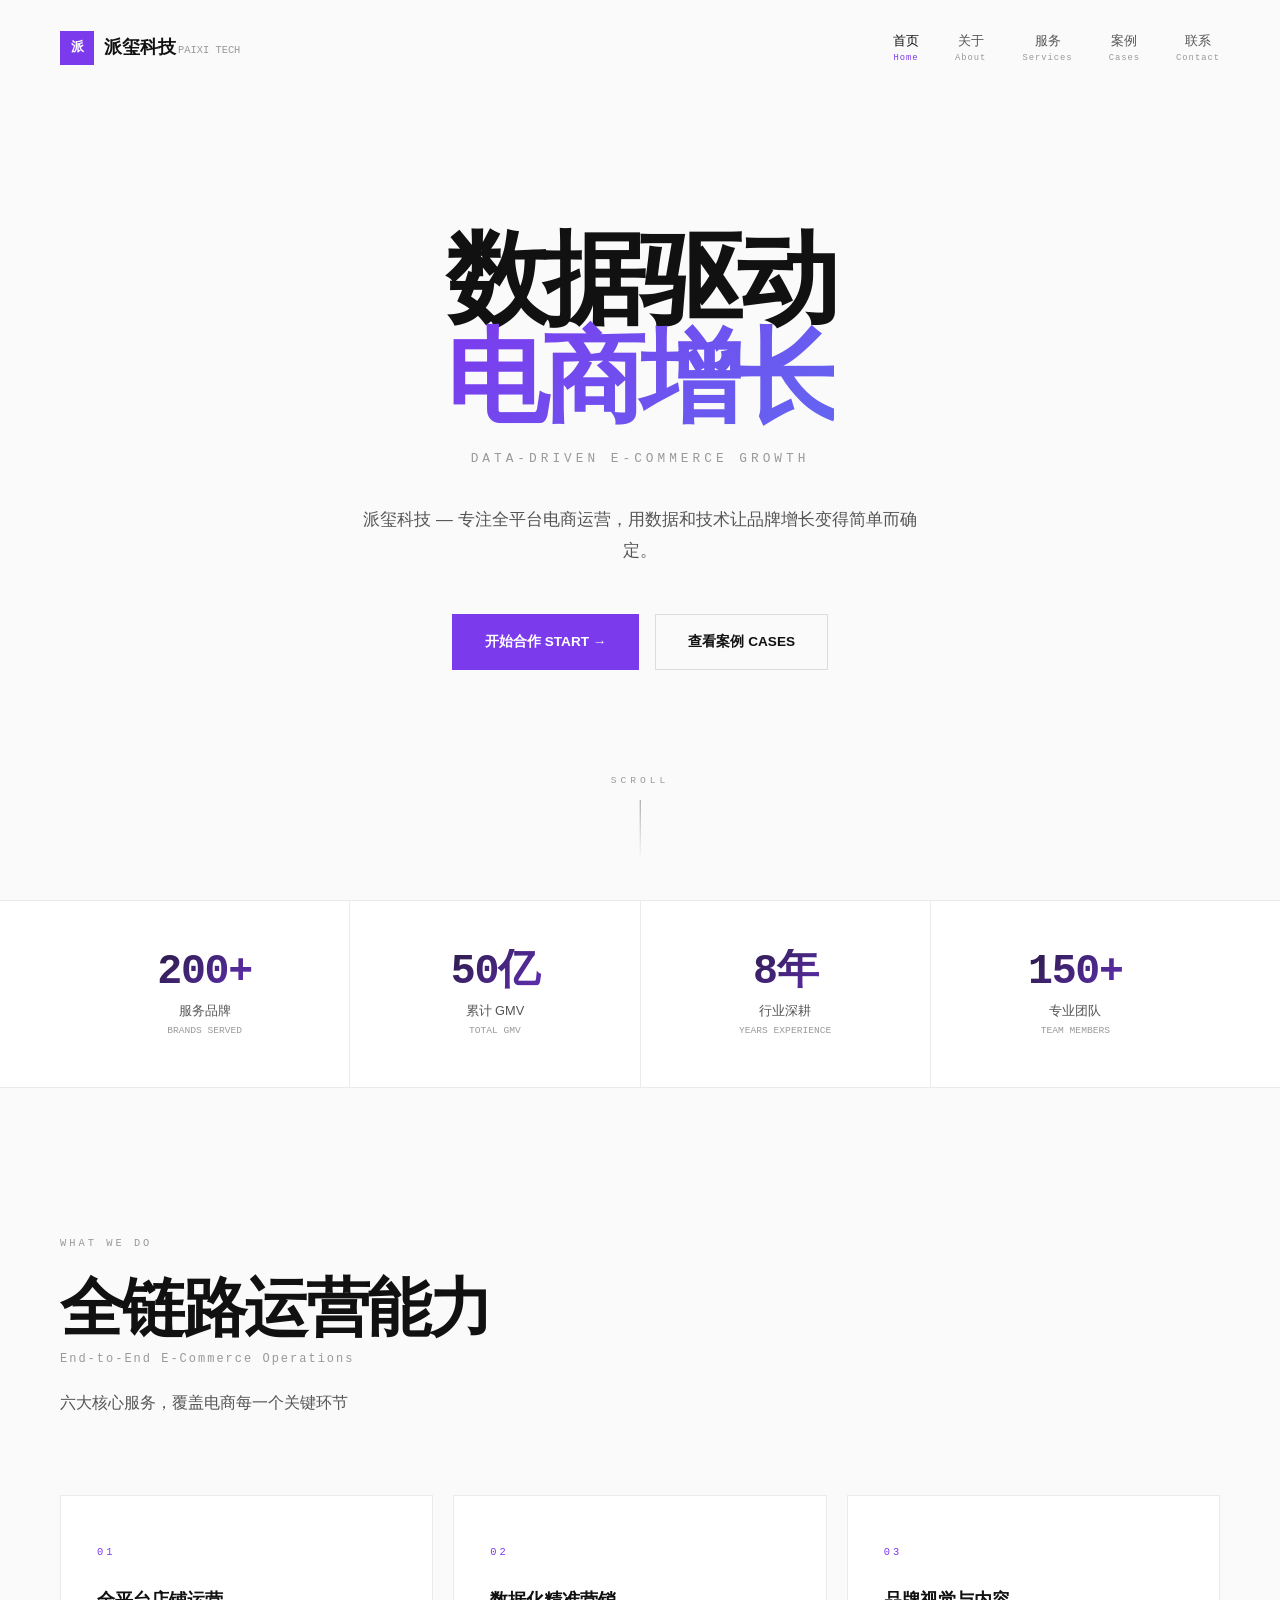
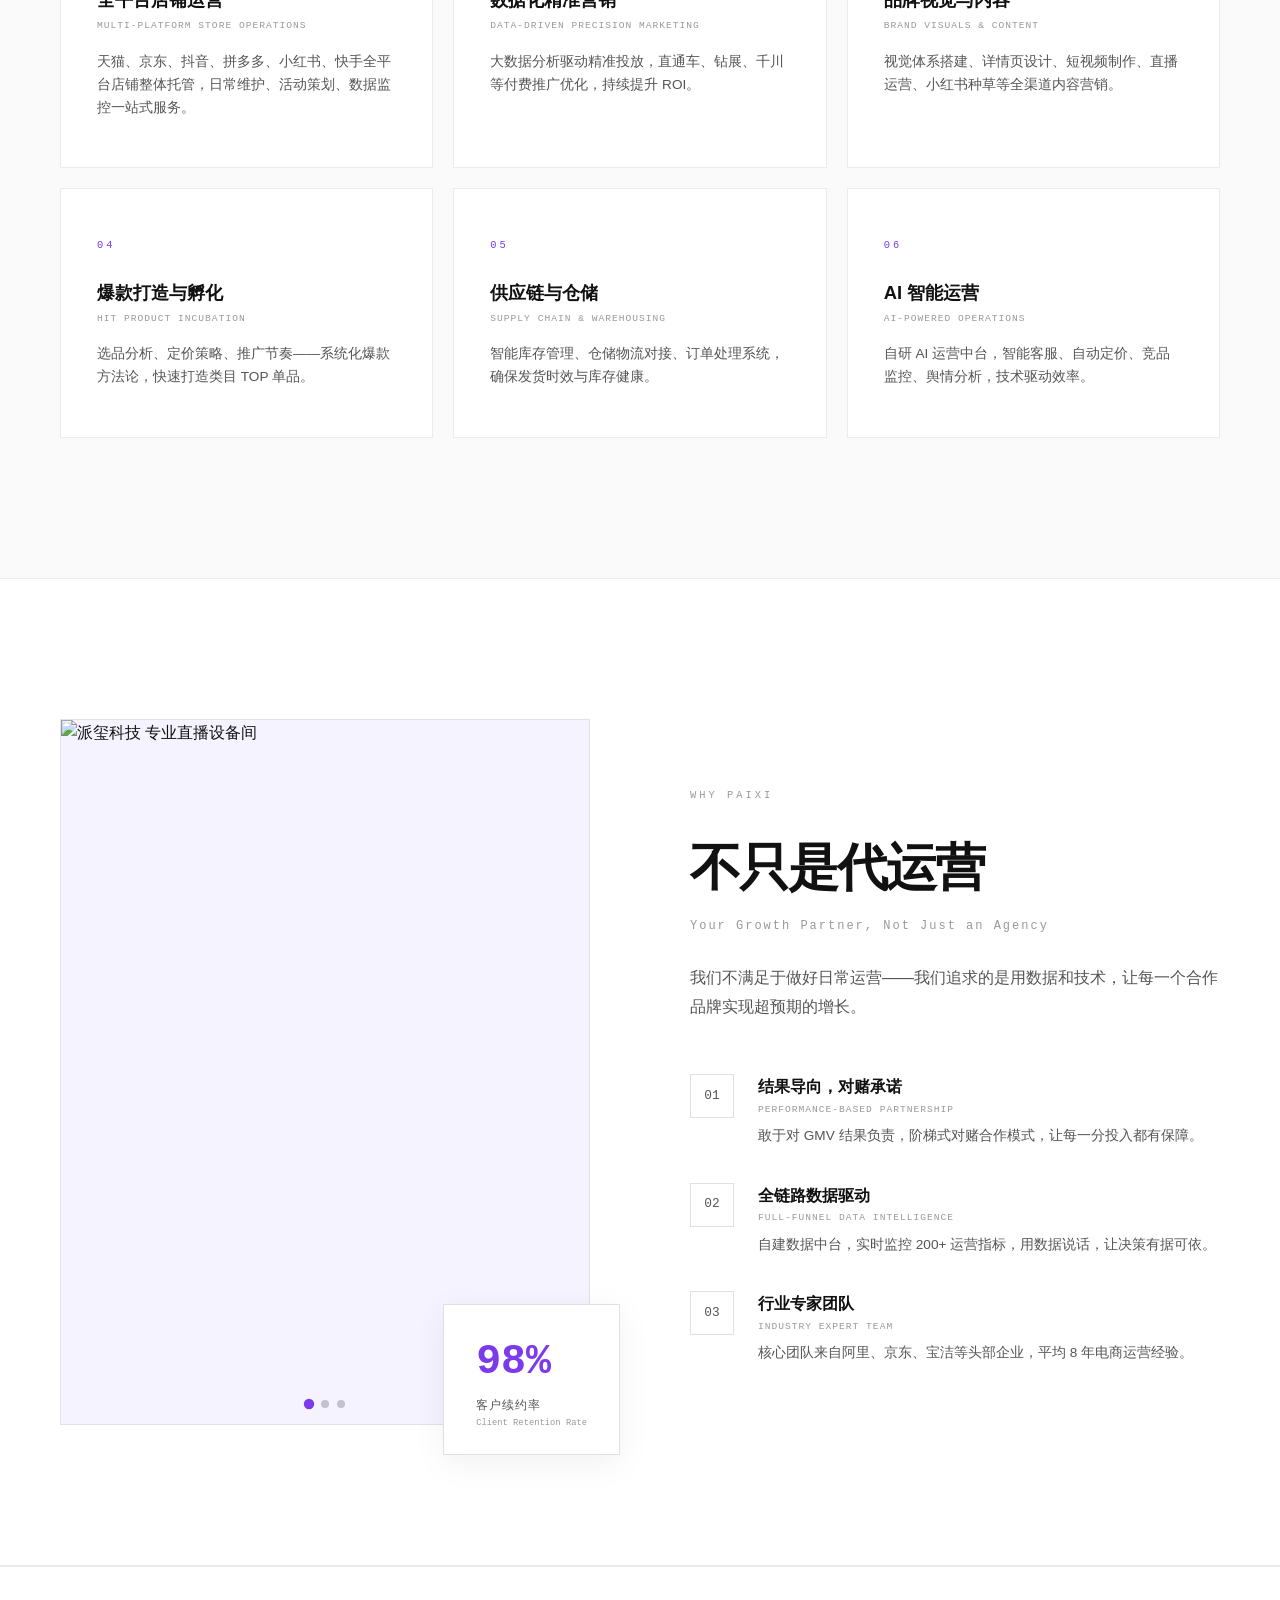
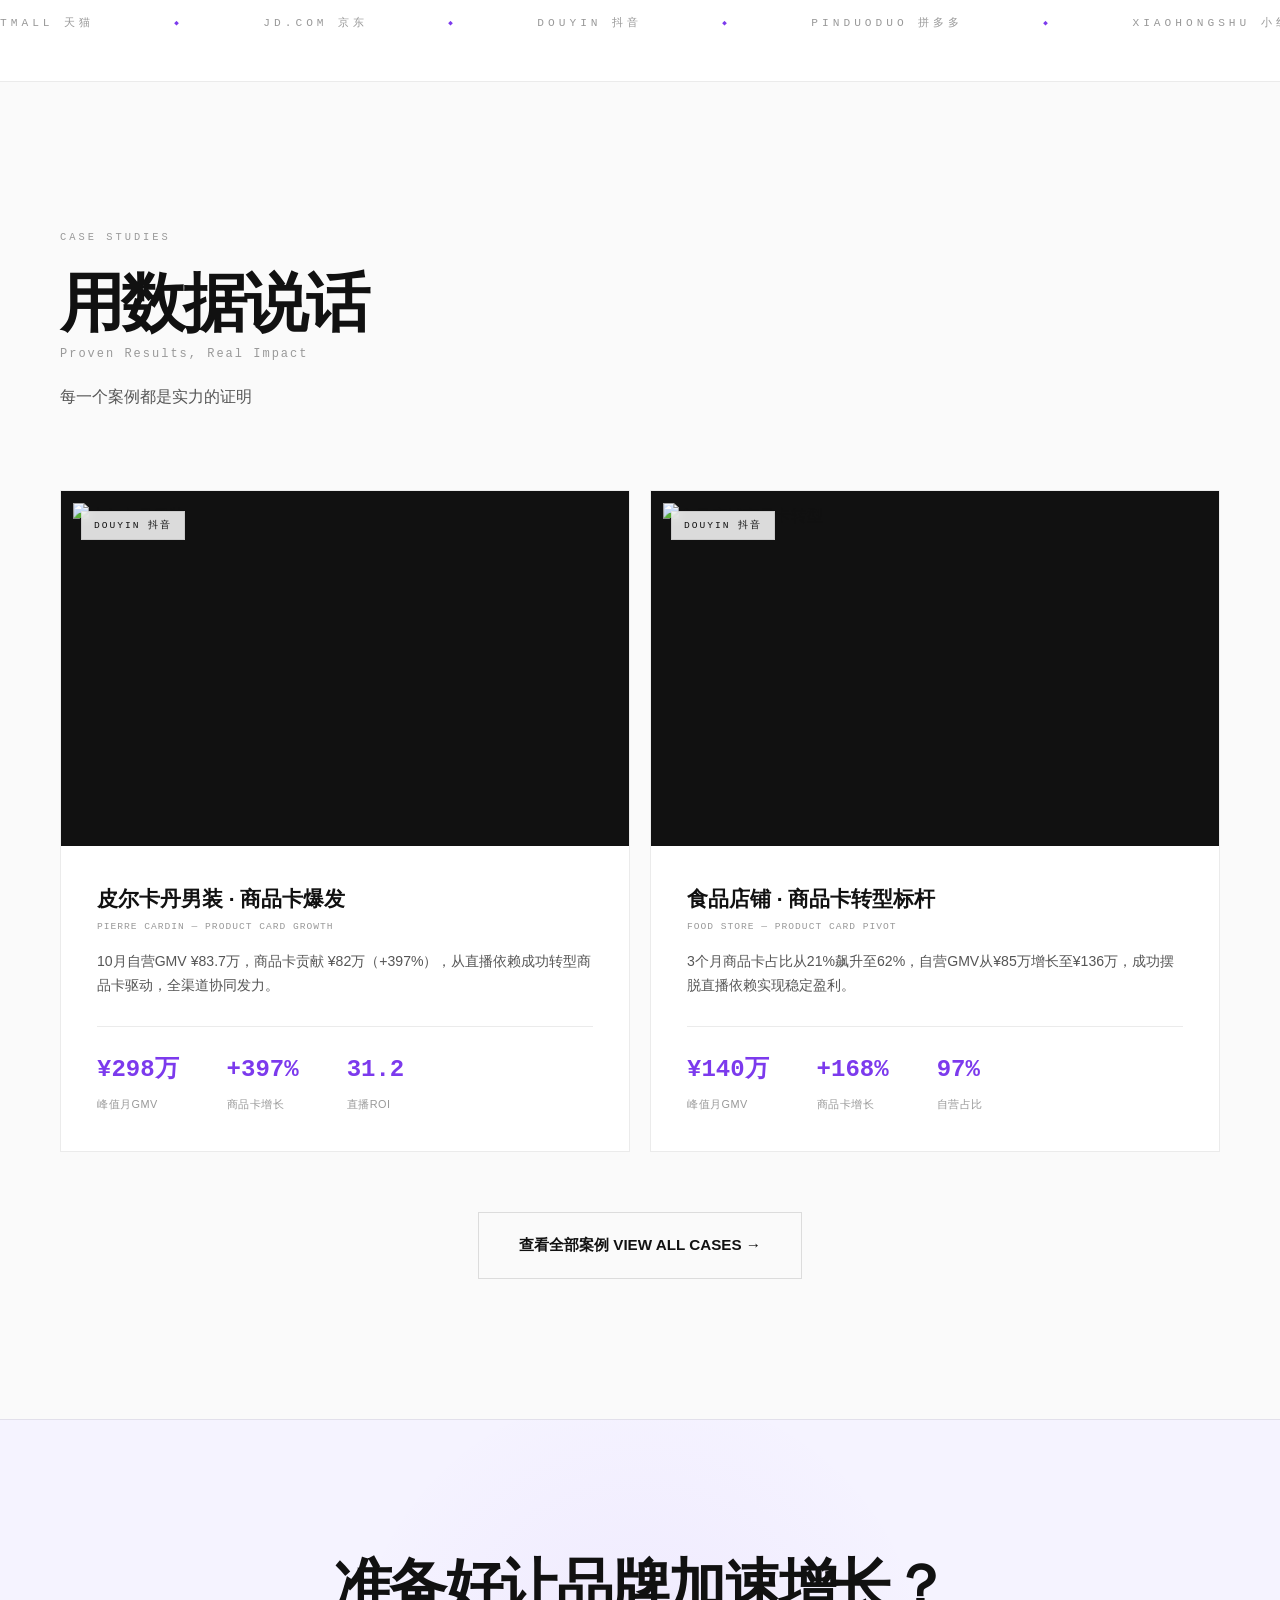
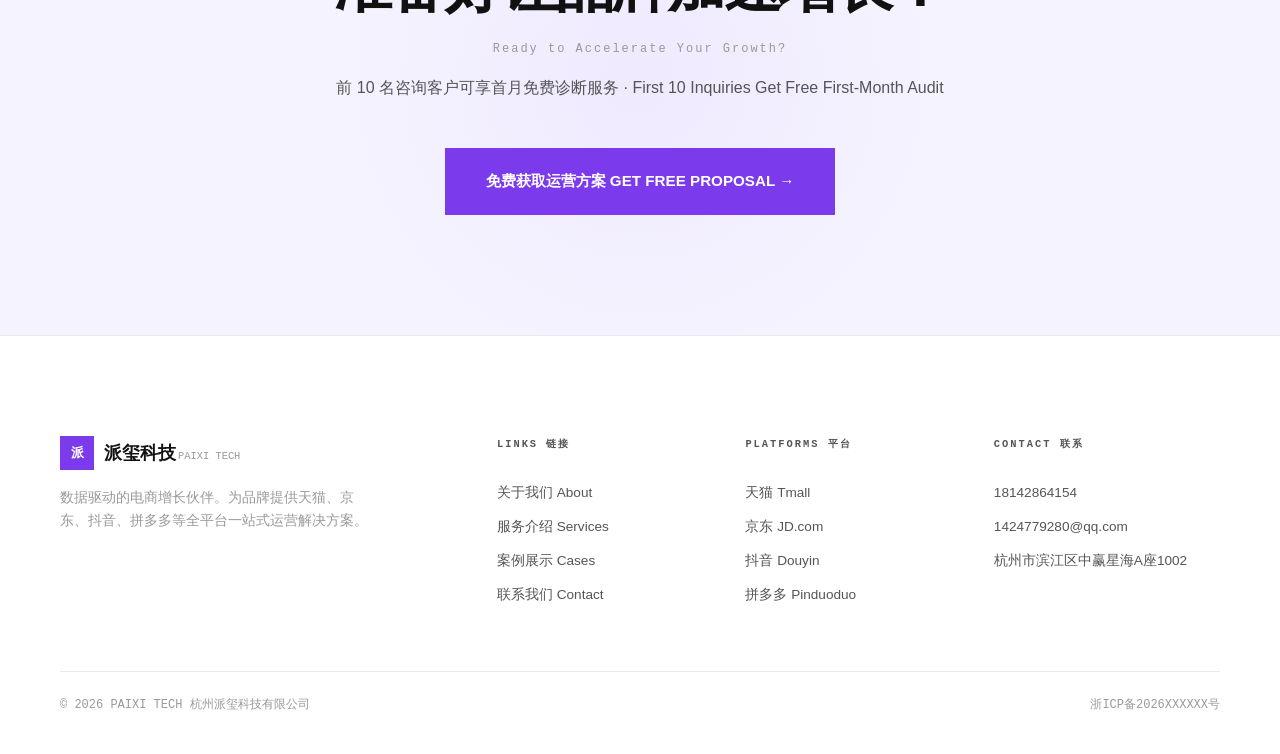
==== commit 446c3952: "??????????????????????????" ====
--- a/index.html
+++ b/index.html
@@ -136,9 +136,9 @@
       <div class="why-visual">
         <div class="studio-gallery" data-tilt>
           <div class="studio-slides">
-            <img loading="lazy" src="images/studio/studio-01.jpg" alt="派玺科技 专业直播设备间" class="studio-slide active">
-            <img loading="lazy" src="images/studio/studio-02.jpg" alt="派玺科技 直播场景布景" class="studio-slide">
-            <img loading="lazy" src="images/studio/studio-03.jpg" alt="派玺科技 服装直播间" class="studio-slide">
+            <img loading="lazy" src="https://cdn.jsdelivr.net/gh/eryue98/paixi-website@main/images/studio/studio-01.jpg" alt="派玺科技 专业直播设备间" class="studio-slide active">
+            <img loading="lazy" src="https://cdn.jsdelivr.net/gh/eryue98/paixi-website@main/images/studio/studio-02.jpg" alt="派玺科技 直播场景布景" class="studio-slide">
+            <img loading="lazy" src="https://cdn.jsdelivr.net/gh/eryue98/paixi-website@main/images/studio/studio-03.jpg" alt="派玺科技 服装直播间" class="studio-slide">
           </div>
           <div class="studio-dots">
             <span class="studio-dot active" data-index="0"></span>
@@ -219,7 +219,7 @@
     <div class="cases-showcase">
       <div class="case-card" data-tilt onclick="window.location.href='cases.html'">
         <div class="case-img" style="background:#111;">
-          <img loading="lazy" src="images/cases/case-12.jpg" alt="皮尔卡丹男装" style="width:100%;height:100%;object-fit:contain;padding:12px;">
+          <img loading="lazy" src="https://cdn.jsdelivr.net/gh/eryue98/paixi-website@main/images/cases/case-12.jpg" alt="皮尔卡丹男装" style="width:100%;height:100%;object-fit:contain;padding:12px;">
           <span class="case-platform">DOUYIN 抖音</span>
         </div>
         <div class="case-body">
@@ -235,7 +235,7 @@
       </div>
       <div class="case-card" data-tilt onclick="window.location.href='cases.html'">
         <div class="case-img" style="background:#111;">
-          <img loading="lazy" src="images/cases/case-04.jpg" alt="食品店铺商品卡转型" style="width:100%;height:100%;object-fit:contain;padding:12px;">
+          <img loading="lazy" src="https://cdn.jsdelivr.net/gh/eryue98/paixi-website@main/images/cases/case-04.jpg" alt="食品店铺商品卡转型" style="width:100%;height:100%;object-fit:contain;padding:12px;">
           <span class="case-platform">DOUYIN 抖音</span>
         </div>
         <div class="case-body">
@@ -306,6 +306,6 @@
   </div>
 </footer>
 
-<script src="js/main.js"></script>
+<script src="https://cdn.jsdelivr.net/gh/eryue98/paixi-website@main/js/main.js"></script>
 </body>
 </html>
--- a/css/style.css
+++ b/css/style.css
@@ -14,8 +14,8 @@
   --text3: #999999;
   --border: rgba(0,0,0,0.08);
   --border2: rgba(0,0,0,0.12);
-  --font: 'Inter', 'Noto Sans SC', sans-serif;
-  --mono: 'JetBrains Mono', monospace;
+  --font: -apple-system, BlinkMacSystemFont, 'Segoe UI', 'PingFang SC', 'Microsoft YaHei', 'Helvetica Neue', sans-serif;
+  --mono: 'SF Mono', 'Cascadia Code', 'Consolas', 'Menlo', monospace;
   --radius: 4px;
   --transition: 0.4s cubic-bezier(0.25, 0, 0.25, 1);
 }
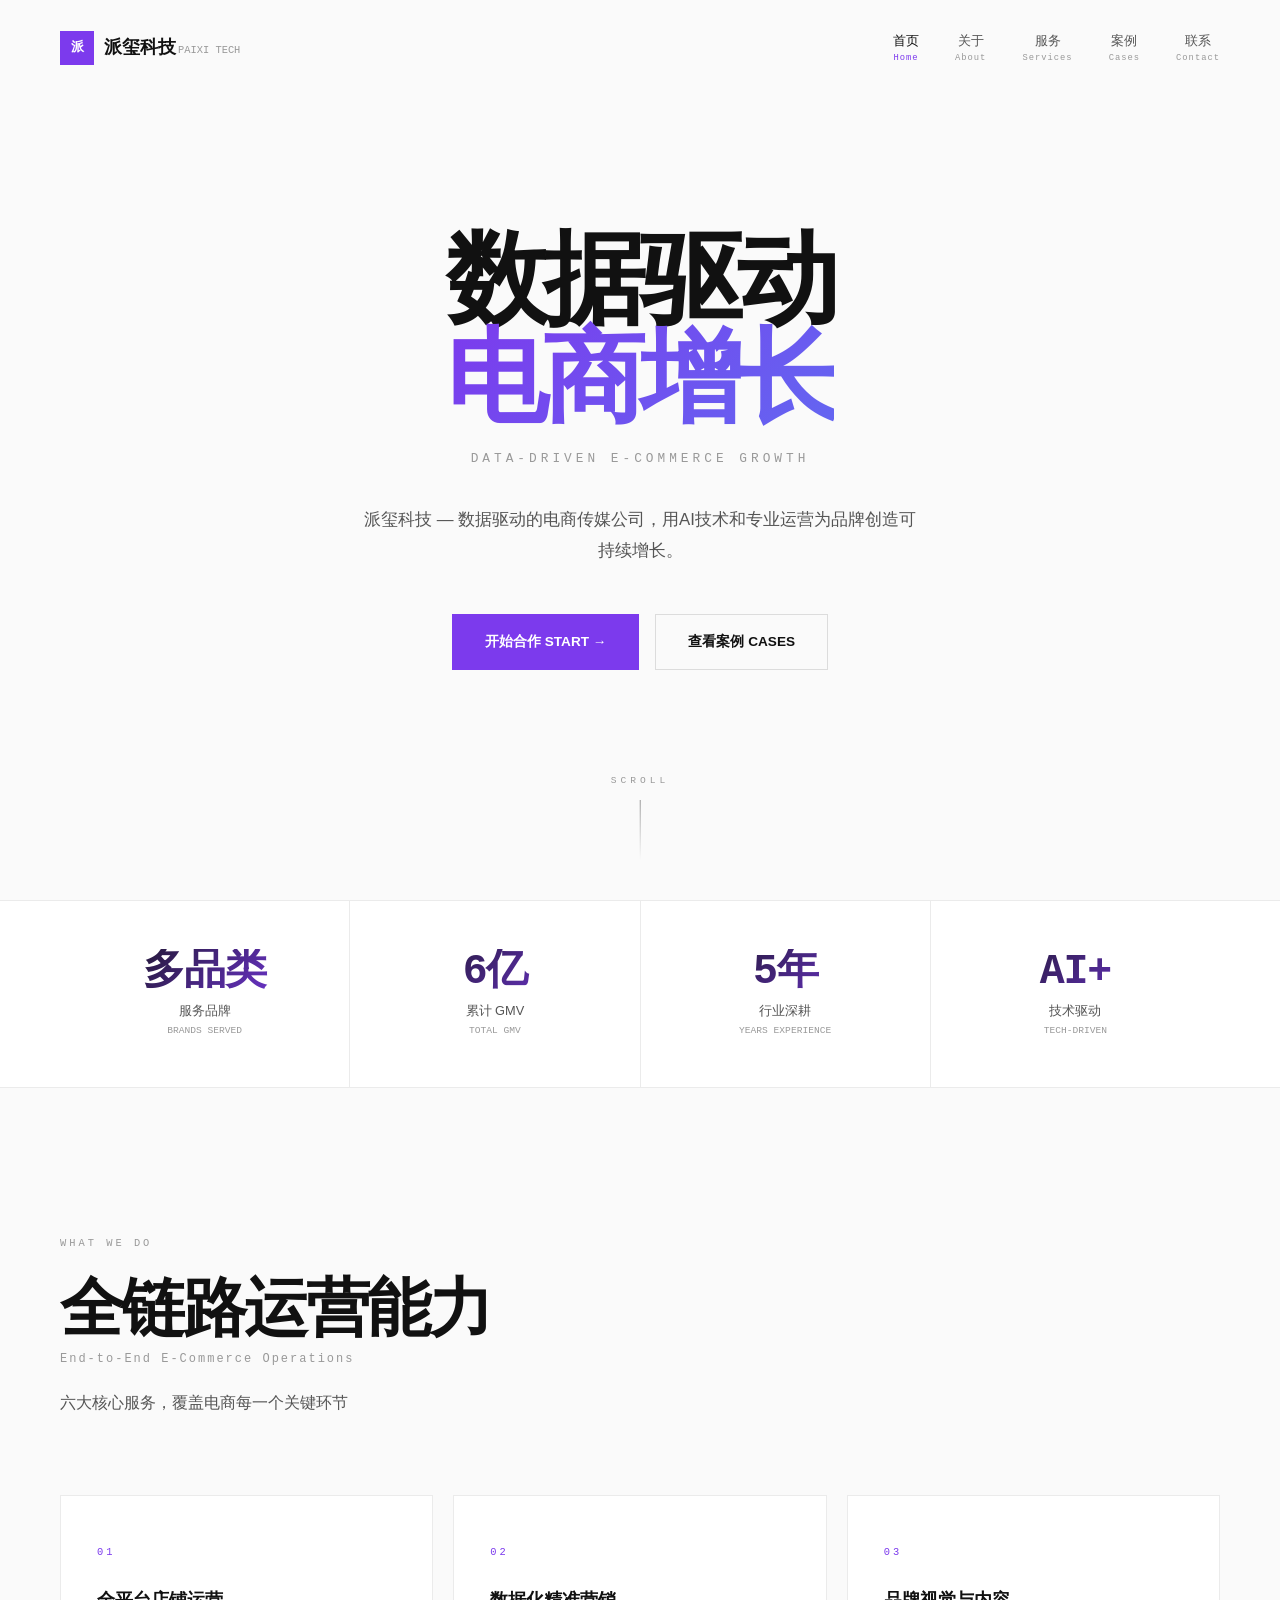
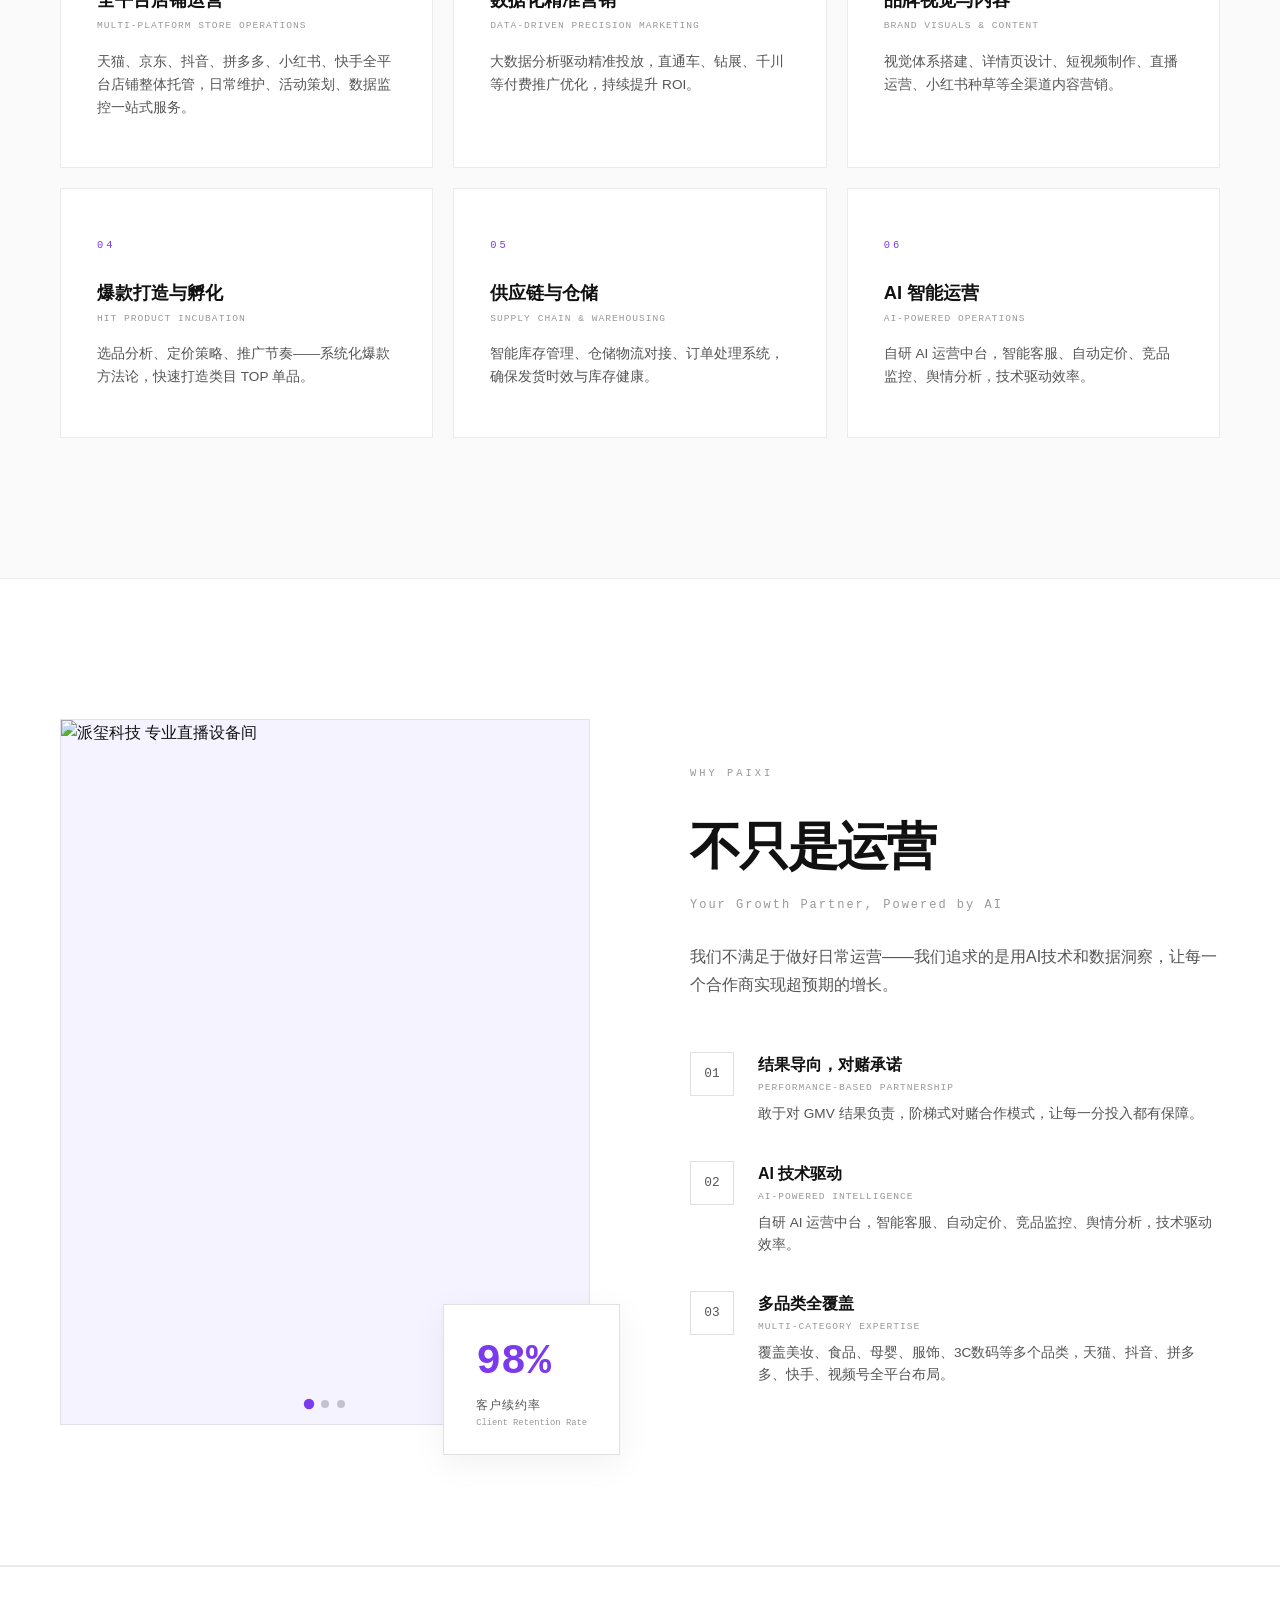
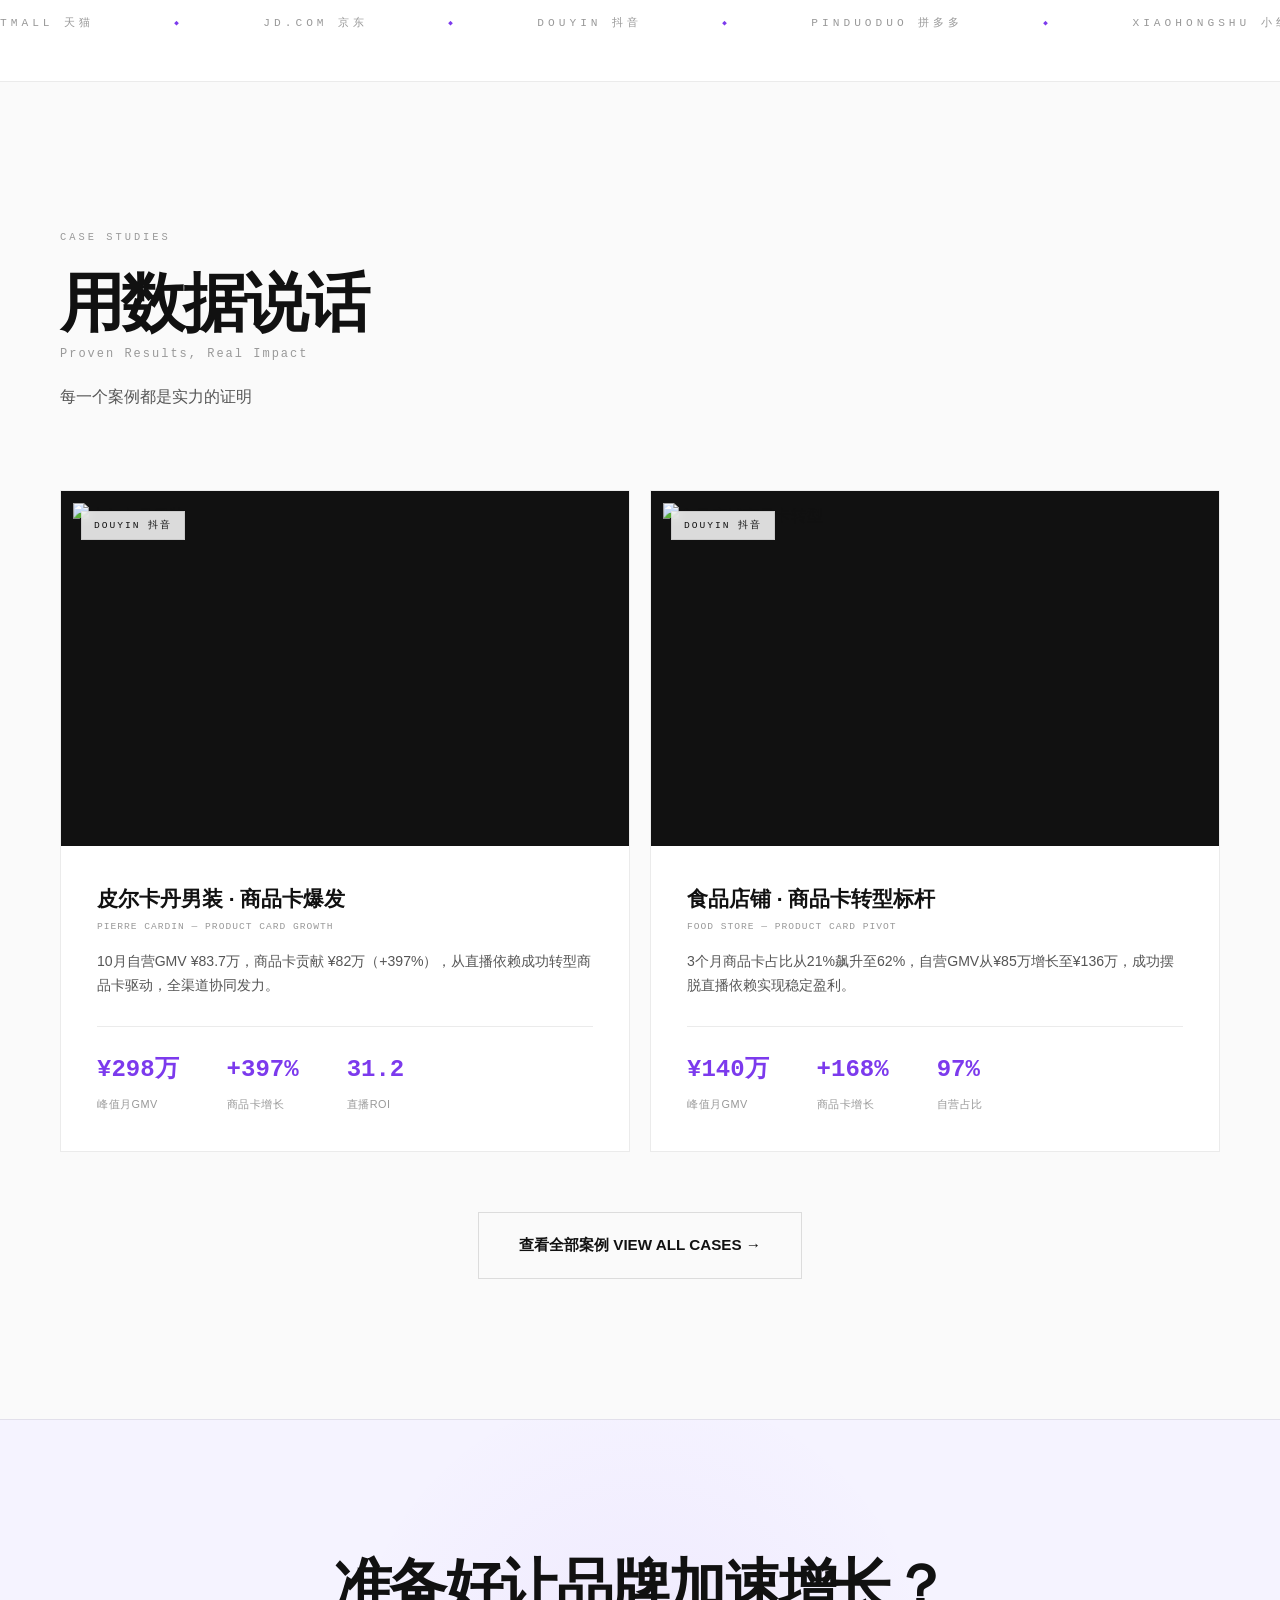
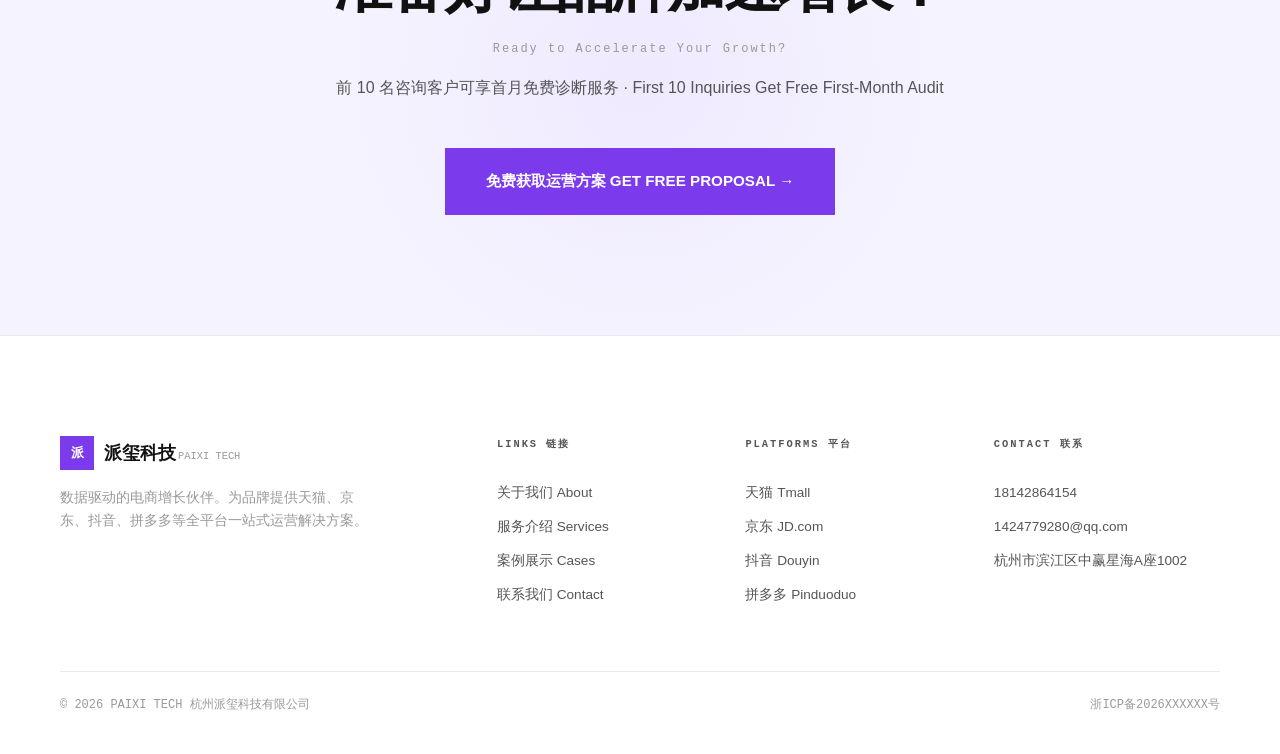
==== commit c420cbbb: "??????????????????????????" ====
--- a/index.html
+++ b/index.html
@@ -37,7 +37,7 @@
         <span class="line"><span class="accent">电商增长</span></span>
       </h1>
       <div class="hero-subtitle">Data-Driven E-Commerce Growth</div>
-      <p>派玺科技 — 专注全平台电商运营，用数据和技术让品牌增长变得简单而确定。</p>
+      <p>派玺科技 — 数据驱动的电商传媒公司，用AI技术和专业运营为品牌创造可持续增长。</p>
       <div class="hero-actions">
         <a href="contact.html" class="btn btn-primary">开始合作 START →</a>
         <a href="cases.html" class="btn btn-outline">查看案例 CASES</a>
@@ -55,24 +55,24 @@
   <div class="container">
     <div class="stats-track">
       <div class="stat-block">
-        <span class="stat-num">200+</span>
+        <span class="stat-num">多品类</span>
         <span class="stat-desc">服务品牌</span>
         <span class="stat-desc-en">Brands Served</span>
       </div>
       <div class="stat-block">
-        <span class="stat-num">50亿</span>
+        <span class="stat-num">6亿</span>
         <span class="stat-desc">累计 GMV</span>
         <span class="stat-desc-en">Total GMV</span>
       </div>
       <div class="stat-block">
-        <span class="stat-num">8年</span>
+        <span class="stat-num">5年</span>
         <span class="stat-desc">行业深耕</span>
         <span class="stat-desc-en">Years Experience</span>
       </div>
       <div class="stat-block">
-        <span class="stat-num">150+</span>
-        <span class="stat-desc">专业团队</span>
-        <span class="stat-desc-en">Team Members</span>
+        <span class="stat-num">AI+</span>
+        <span class="stat-desc">技术驱动</span>
+        <span class="stat-desc-en">Tech-Driven</span>
       </div>
     </div>
   </div>
@@ -154,9 +154,9 @@
       </div>
       <div class="why-content">
         <span class="section-tag">Why Paixi</span>
-        <h2>不只是代运营</h2>
-        <div class="why-sub">Your Growth Partner, Not Just an Agency</div>
-        <p class="why-lead">我们不满足于做好日常运营——我们追求的是用数据和技术，让每一个合作品牌实现超预期的增长。</p>
+        <h2>不只是运营</h2>
+        <div class="why-sub">Your Growth Partner, Powered by AI</div>
+        <p class="why-lead">我们不满足于做好日常运营——我们追求的是用AI技术和数据洞察，让每一个合作商实现超预期的增长。</p>
         <div class="why-points">
           <div class="why-point">
             <div class="why-point-num">01</div>
@@ -169,17 +169,17 @@
           <div class="why-point">
             <div class="why-point-num">02</div>
             <div>
-              <h4>全链路数据驱动</h4>
-              <div class="wp-en">Full-Funnel Data Intelligence</div>
-              <p>自建数据中台，实时监控 200+ 运营指标，用数据说话，让决策有据可依。</p>
+              <h4>AI 技术驱动</h4>
+              <div class="wp-en">AI-Powered Intelligence</div>
+              <p>自研 AI 运营中台，智能客服、自动定价、竞品监控、舆情分析，技术驱动效率。</p>
             </div>
           </div>
           <div class="why-point">
             <div class="why-point-num">03</div>
             <div>
-              <h4>行业专家团队</h4>
-              <div class="wp-en">Industry Expert Team</div>
-              <p>核心团队来自阿里、京东、宝洁等头部企业，平均 8 年电商运营经验。</p>
+              <h4>多品类全覆盖</h4>
+              <div class="wp-en">Multi-Category Expertise</div>
+              <p>覆盖美妆、食品、母婴、服饰、3C数码等多个品类，天猫、抖音、拼多多、快手、视频号全平台布局。</p>
             </div>
           </div>
         </div>
--- a/css/home.css
+++ b/css/home.css
@@ -241,7 +241,7 @@
 }
 .studio-slide {
   position:absolute; inset:0;
-  width:100%; height:100%; object-fit:cover;
+  width:100%; height:100%; object-fit:contain;
   opacity:0; transition:opacity 0.6s ease;
 }
 .studio-slide.active { opacity:1; }
